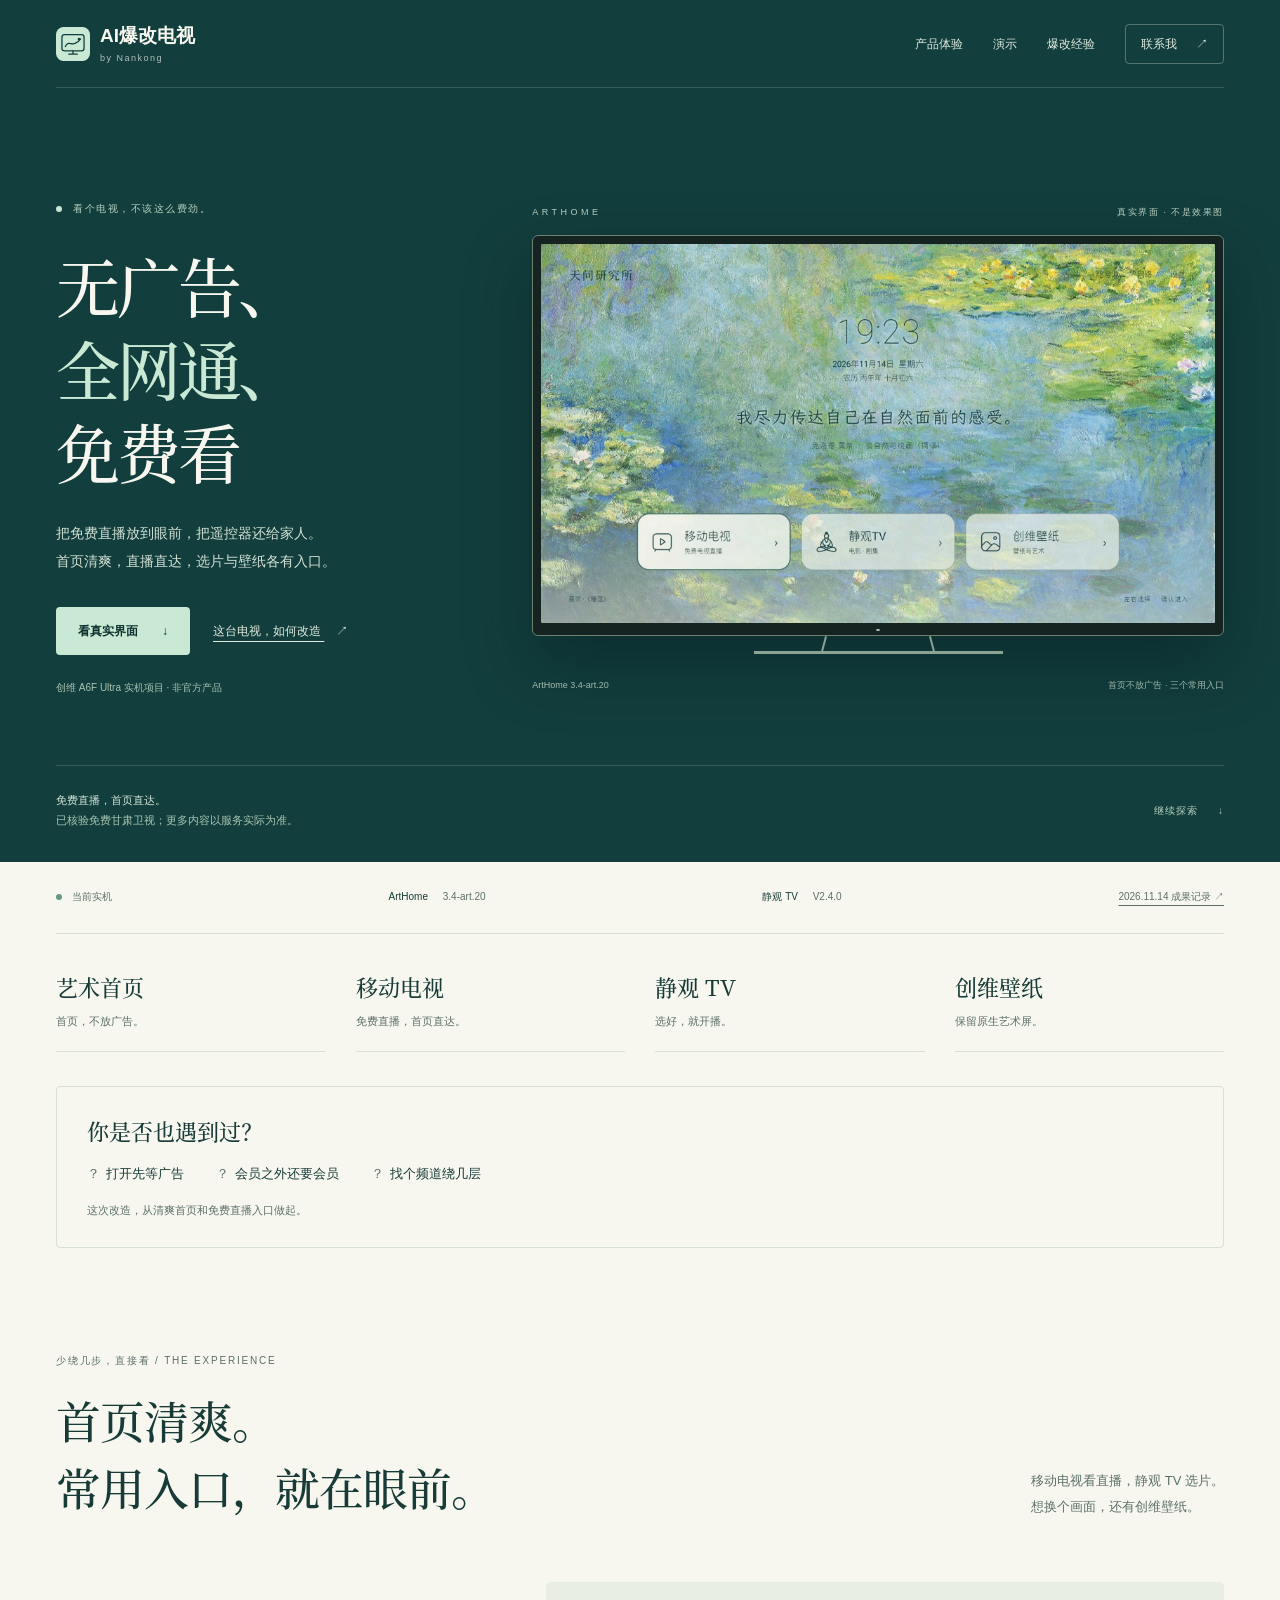
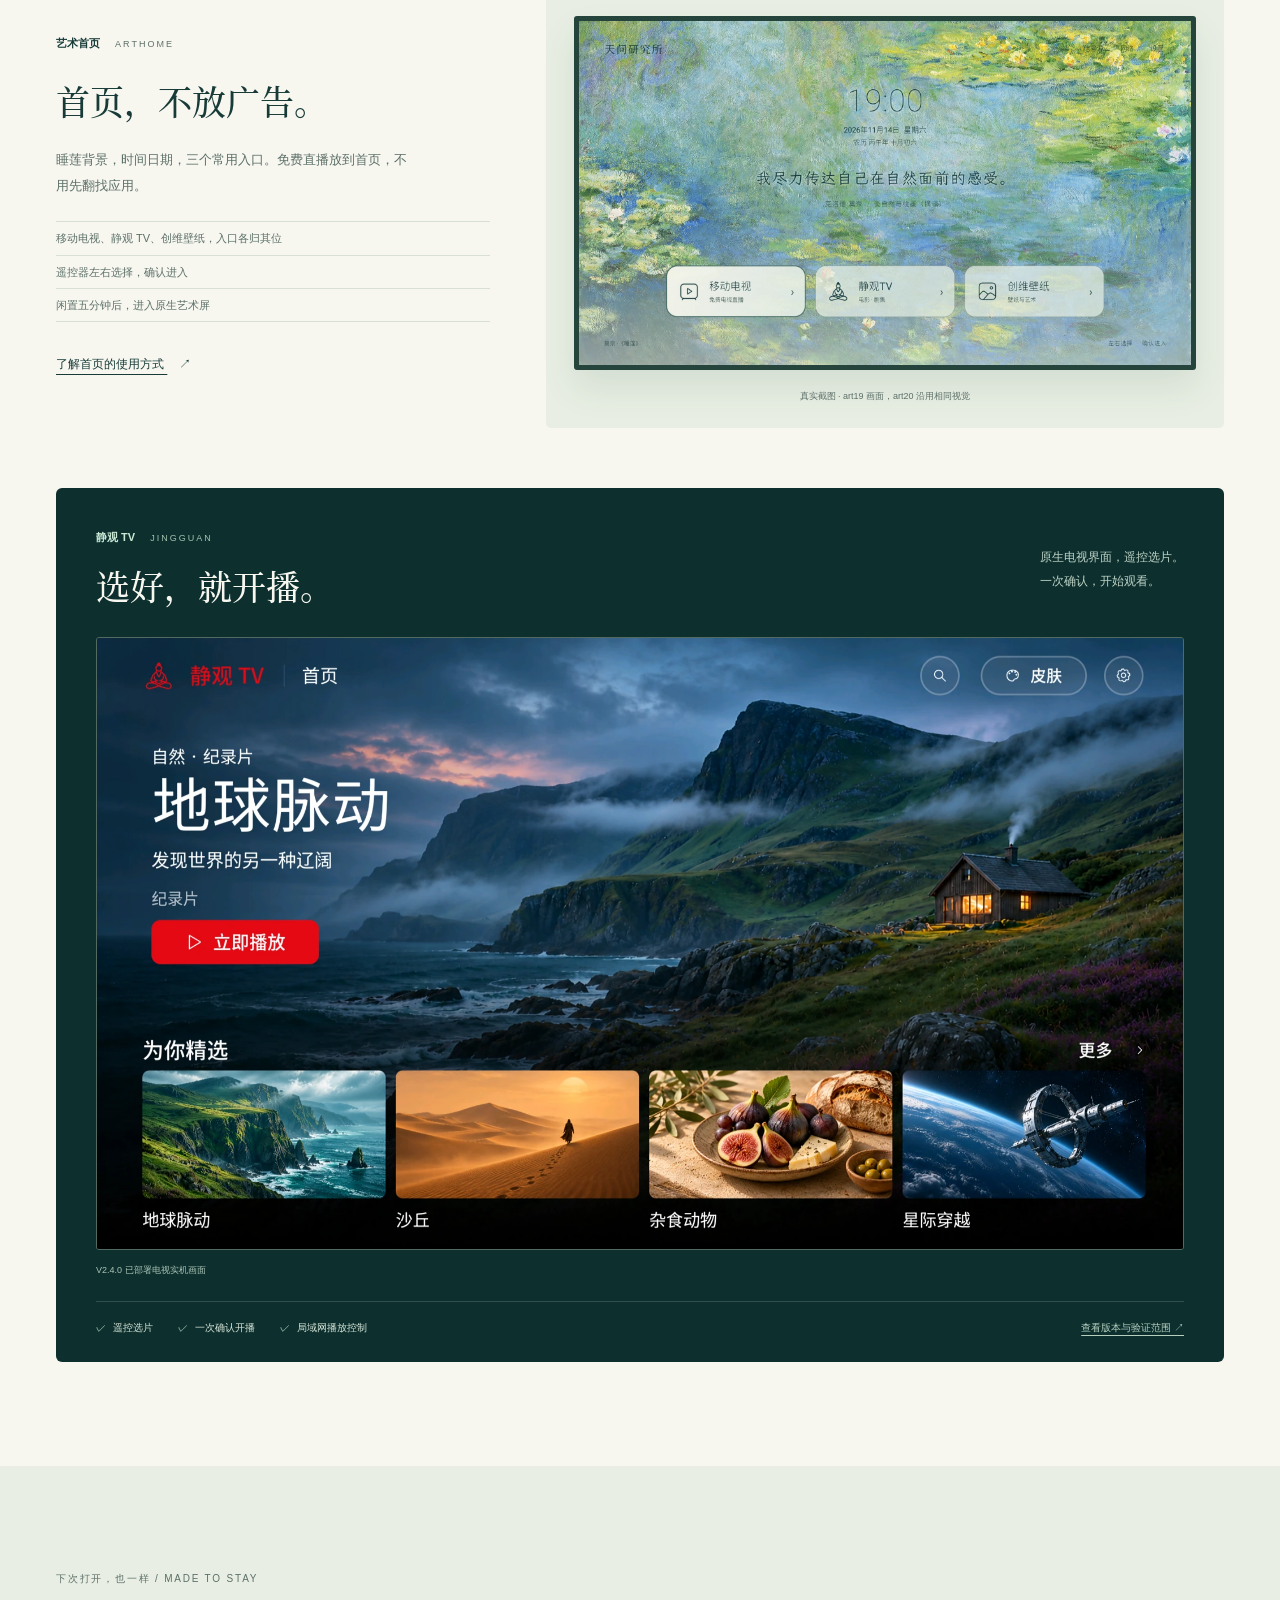
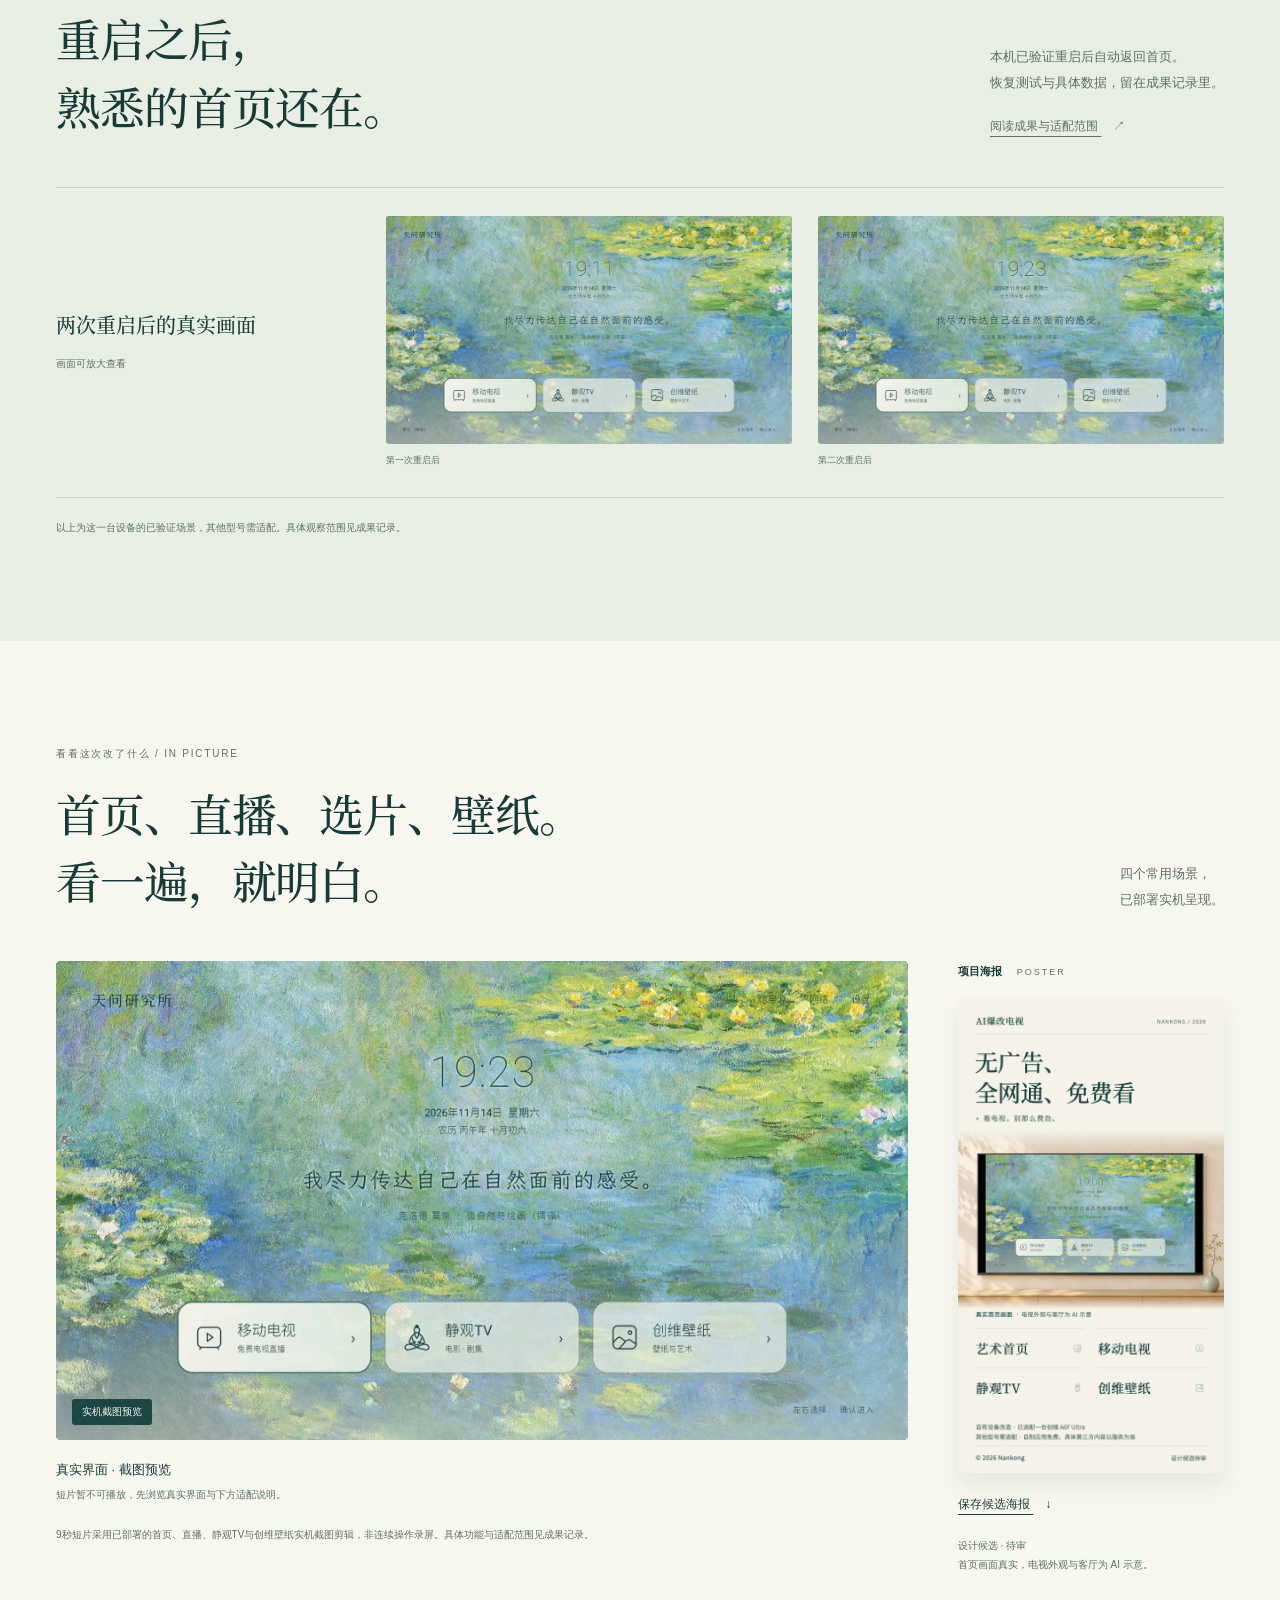
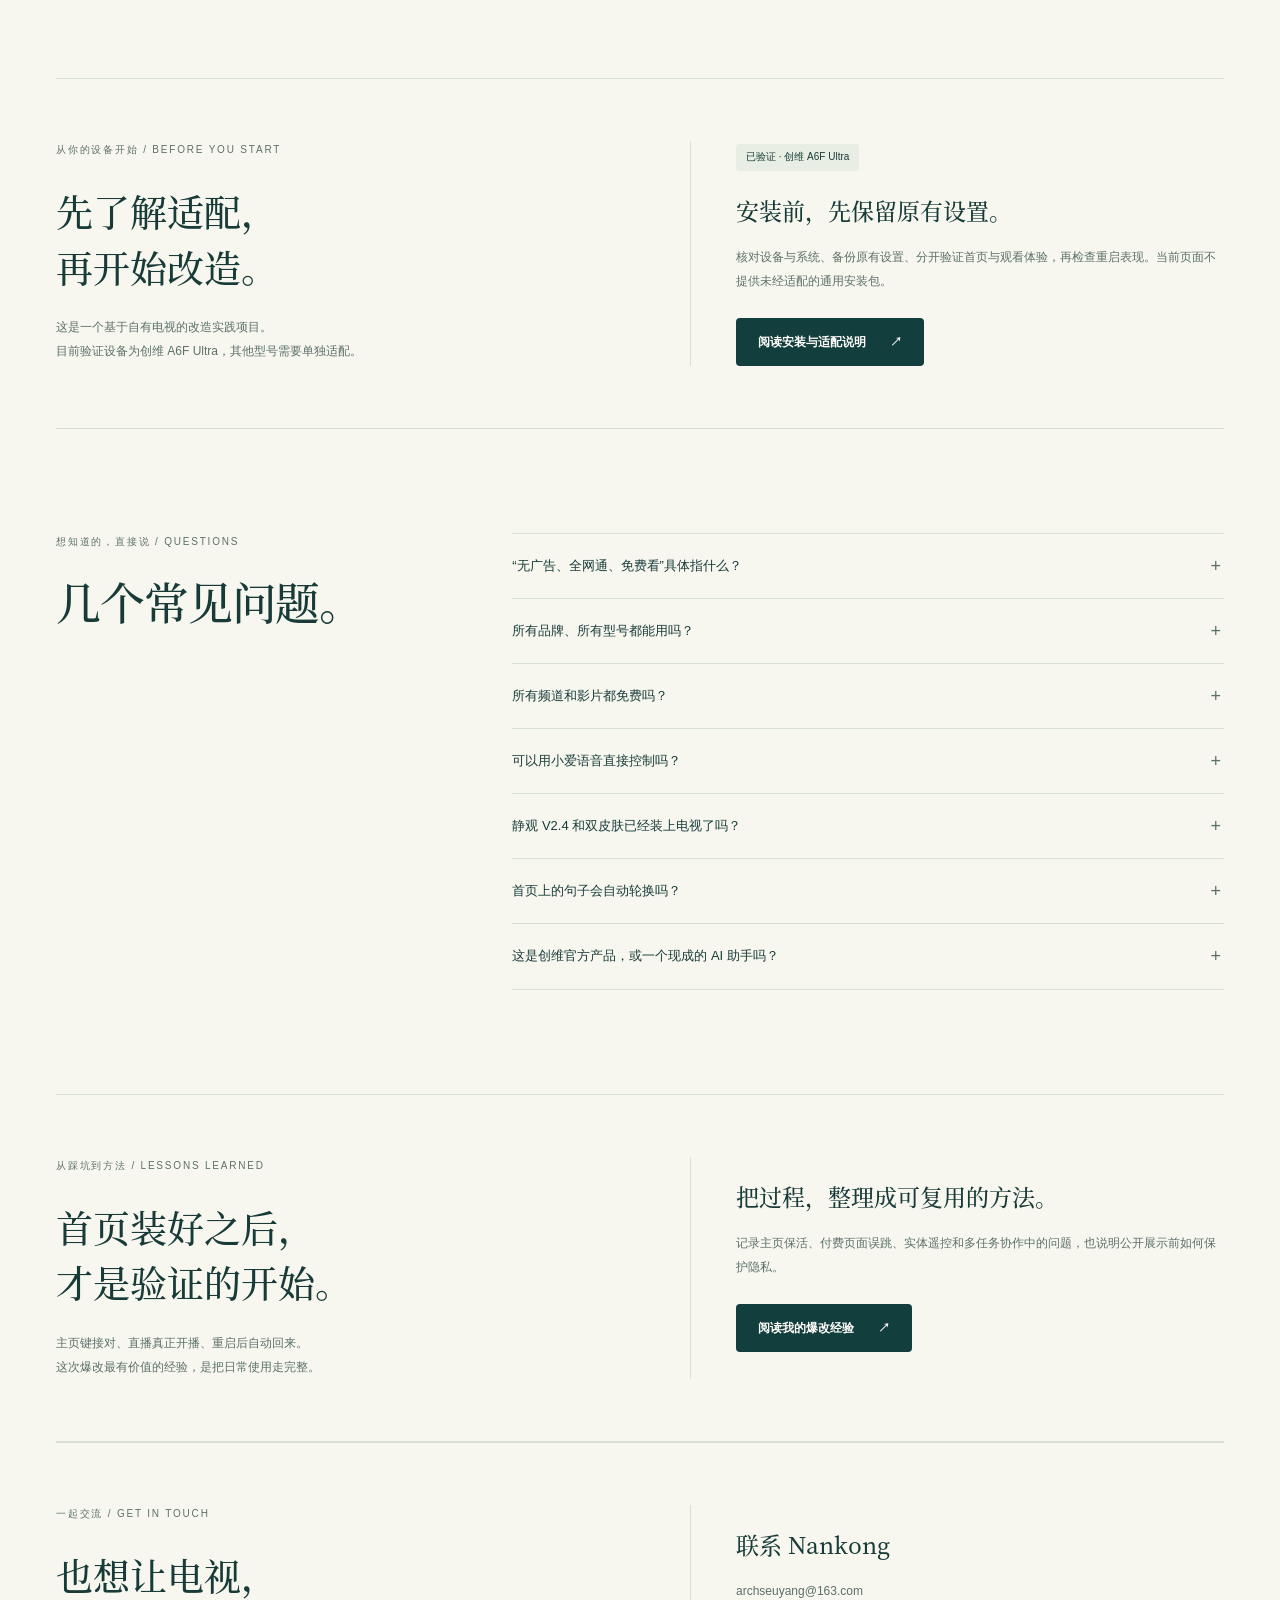
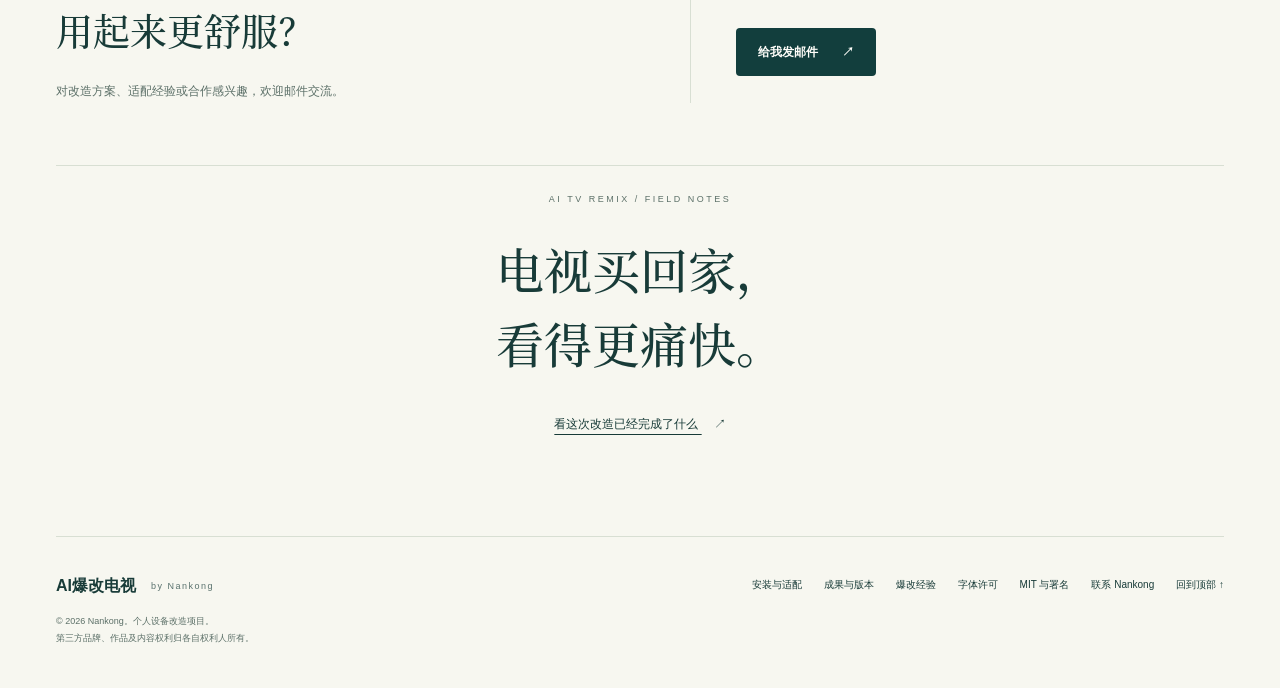
==== index.html @ 53451f58 "Publish reviewed AI TV website and real device promo" ====
<!doctype html>
<html lang="zh-CN">
<head>
  <meta charset="utf-8">
  <meta name="viewport" content="width=device-width, initial-scale=1">
  <meta name="description" content="AI爆改电视：无广告、全网通、免费看。移动电视首页直达，静观 TV 遥控选片，创维壁纸保留原生艺术屏。创维 A6F Ultra 个人实机改造，其他型号需适配。">
  <meta name="theme-color" content="#123e3d">
  <title>AI爆改电视 — 无广告、全网通、免费看</title>
  <link rel="icon" href="public/mark.svg" type="image/svg+xml">
  <link rel="preload" href="public/fonts/tv-serif-medium.woff2" as="font" type="font/woff2" crossorigin>
  <link rel="stylesheet" href="site.css">
  <script src="media-manifest.js" defer></script>
  <script src="app.js" defer></script>
</head>
<body>
  <a class="skip" href="#main">跳到正文</a>
  <div class="opening">
    <header class="nav wrap">
      <a class="brand" href="index.html" aria-label="AI爆改电视 首页"><img src="public/mark.svg" width="34" height="34" alt=""><span>AI爆改电视<small>by Nankong</small></span></a>
      <nav aria-label="主导航"><a href="#experience">产品体验</a><a href="#film">演示</a><a href="experience.html">爆改经验</a><a class="nav-cta contact-link" href="mailto:archseuyang@163.com?subject=AI%E7%88%86%E6%94%B9%E7%94%B5%E8%A7%86%E4%BA%A4%E6%B5%81">联系我 <span aria-hidden="true">↗</span></a></nav>
    </header>
  </div>
  <main id="main">
    <div class="opening">
      <section class="hero wrap" aria-labelledby="hero-title">
        <div class="hero-copy">
          <p class="eyebrow"><span class="status-dot"></span> 看个电视，不该这么费劲。</p>
          <h1 id="hero-title">无广告、<br><em>全网通、</em><br>免费看</h1>
          <p class="intro">把免费直播放到眼前，把遥控器还给家人。<br>首页清爽，直播直达，选片与壁纸各有入口。</p>
          <div class="actions"><a class="button mint" href="#experience">看真实界面 <span aria-hidden="true">↓</span></a><a class="text-link light" href="guide.html">这台电视，如何改造 <span aria-hidden="true">↗</span></a></div>
          <p class="hero-note">创维 A6F Ultra 实机项目 · 非官方产品</p>
        </div>
        <figure class="hero-display">
          <div class="display-topline"><span>ARTHOME</span><span>真实界面 · 不是效果图</span></div>
          <a class="television image-zoom" href="public/images/art-home-art20.webp" data-caption="ArtHome 3.4-art.20 · 第二次重启后实机截图" aria-label="放大 ArtHome art20 实机截图">
            <img src="public/images/art-home-art20.webp" width="1920" height="1080" fetchpriority="high" alt="ArtHome 实机首页：明亮的莫奈睡莲背景，天问研究所标题、居中时钟、固定莫奈摘译和三个入口。">
          </a>
          <div class="tv-stand" aria-hidden="true"></div>
          <figcaption><span>ArtHome 3.4-art.20</span><span>首页不放广告 · 三个常用入口</span></figcaption>
        </figure>
      </section>
      <div class="hero-foot wrap"><p>免费直播，首页直达。<br><span>已核验免费甘肃卫视；更多内容以服务实际为准。</span></p><a href="#experience" aria-label="向下浏览产品体验">继续探索 <span aria-hidden="true">↓</span></a></div>
    </div>

  <div class="page-content">
    <section class="status-band wrap" aria-label="当前实装状态"><p><span class="status-dot"></span> 当前实机</p><p><strong>ArtHome</strong> 3.4-art.20</p><p><strong>静观 TV</strong> V2.4.0</p><a href="versions.html">2026.11.14 成果记录 <span aria-hidden="true">↗</span></a></section>
    <nav class="daily-four wrap" aria-label="四个日常场景"><a href="#experience"><strong>艺术首页</strong><span>首页，不放广告。</span></a><a href="guide.html#arthome"><strong>移动电视</strong><span>免费直播，首页直达。</span></a><a href="#jingguan"><strong>静观 TV</strong><span>选好，就开播。</span></a><a href="guide.html#arthome"><strong>创维壁纸</strong><span>保留原生艺术屏。</span></a></nav>
    <section class="pain-points wrap" aria-labelledby="pain-title"><h2 id="pain-title">你是否也遇到过？</h2><ul><li>打开先等广告</li><li>会员之外还要会员</li><li>找个频道绕几层</li></ul><p>这次改造，从清爽首页和免费直播入口做起。</p></section>

    <section class="experience section wrap" id="experience" aria-labelledby="experience-title">
      <div class="section-heading spread"><div><p class="eyebrow">少绕几步，直接看 / THE EXPERIENCE</p><h2 id="experience-title">首页清爽。<br>常用入口，就在眼前。</h2></div><p class="section-intro">移动电视看直播，静观 TV 选片。<br>想换个画面，还有创维壁纸。</p></div>
      <article class="art-module">
        <div class="module-copy"><p class="module-label">艺术首页 <span>ARTHOME</span></p><h3>首页，不放广告。</h3><p>睡莲背景，时间日期，三个常用入口。免费直播放到首页，不用先翻找应用。</p><ul class="feature-list"><li>移动电视、静观 TV、创维壁纸，入口各归其位</li><li>遥控器左右选择，确认进入</li><li>闲置五分钟后，进入原生艺术屏</li></ul><a class="text-link" href="guide.html#arthome">了解首页的使用方式 <span aria-hidden="true">↗</span></a></div>
        <figure class="art-detail"><a class="image-zoom framed" href="public/images/art-home-detail.webp" data-caption="ArtHome art19 真实截图；art20 沿用此视觉，升级保活逻辑" aria-label="放大艺术首页真实截图"><img src="public/images/art-home-detail.webp" width="1920" height="1080" loading="lazy" alt="ArtHome 艺术首页全貌，三个透明入口排列在莫奈睡莲画面下方。"></a><figcaption>真实截图 · art19 画面，art20 沿用相同视觉</figcaption></figure>
      </article>
      <article class="watch-module" id="jingguan">
        <div class="watch-heading"><div><p class="module-label">静观 TV <span>JINGGUAN</span></p><h3>选好，就开播。</h3></div><p>原生电视界面，遥控选片。<br>一次确认，开始观看。</p></div>
        <figure><a class="image-zoom jingguan-frame" href="public/images/jingguan-v24-device.webp" data-caption="静观 TV · V2.4.0 已部署电视实机截图" aria-label="放大静观新版电视实机画面"><img src="public/images/jingguan-v24-device.webp" width="1920" height="1080" loading="lazy" alt="静观 TV V2.4 电视实机画面：全宽山海封面、柔和渐变和精选横卡。"></a><figcaption>V2.4.0 已部署电视实机画面</figcaption></figure>
        <div class="watch-foot"><span>遥控选片</span><span>一次确认开播</span><span>局域网播放控制</span><a href="versions.html#jingguan">查看版本与验证范围 <span aria-hidden="true">↗</span></a></div>
      </article>
    </section>

    <section class="stability section" id="stability" aria-labelledby="stability-title"><div class="wrap">
      <div class="section-heading spread"><div><p class="eyebrow">下次打开，也一样 / MADE TO STAY</p><h2 id="stability-title">重启之后，<br>熟悉的首页还在。</h2></div><div class="section-intro"><p>本机已验证重启后自动返回首页。<br>恢复测试与具体数据，留在成果记录里。</p><a class="text-link" href="versions.html#arthome">阅读成果与适配范围 <span aria-hidden="true">↗</span></a></div></div>
      <div class="reboot-strip"><p>两次重启后的真实画面<br><small>画面可放大查看</small></p><figure><a class="image-zoom" href="public/images/art-home-reboot-1.webp" data-caption="art20 第一次实际重启后的真实截图" aria-label="放大第一次重启后的截图"><img src="public/images/art-home-reboot-1.webp" width="1920" height="1080" loading="lazy" alt="第一次实际重启后的 ArtHome 首页。"></a><figcaption>第一次重启后</figcaption></figure><figure><a class="image-zoom" href="public/images/art-home-art20.webp" data-caption="art20 第二次实际重启后的真实截图" aria-label="放大第二次重启后的截图"><img src="public/images/art-home-art20.webp" width="1920" height="1080" loading="lazy" alt="第二次实际重启后的 ArtHome 首页。"></a><figcaption>第二次重启后</figcaption></figure></div>
      <p class="fine-print">以上为这一台设备的已验证场景，其他型号需适配。具体观察范围见成果记录。</p>
    </div></section>

    <section class="film-section section wrap" id="film" aria-labelledby="film-title">
      <div class="section-heading spread"><div><p class="eyebrow">看看这次改了什么 / IN PICTURE</p><h2 id="film-title">首页、直播、选片、壁纸。<br>看一遍，就明白。</h2></div><p class="section-intro">四个常用场景，<br>已部署实机呈现。</p></div>
      <div class="film-layout">
        <div class="film-main">
          <div class="film-stage" id="film-stage"><div id="film-placeholder"><img src="public/images/art-home-art20.webp" width="1920" height="1080" loading="lazy" alt="演示区静态预览：ArtHome art20 实机首页。"><span class="preview-label">实机截图预览</span></div><video id="promo-video" controls playsinline preload="none" poster="public/images/art-home-art20.webp" aria-label="AI爆改电视产品演示短片" hidden></video></div>
          <div class="film-caption"><p><strong id="film-name">真实界面 · 演示预览</strong><span id="film-description">演示短片制作中，当前展示实机截图。</span></p><a id="video-download" class="text-link" hidden download>下载9秒短片 <span aria-hidden="true">↓</span></a></div>
          <p class="fine-print">9秒短片采用已部署的首页、直播、静观TV与创维壁纸实机截图剪辑，非连续操作录屏。具体功能与适配范围见成果记录。</p>
        </div>
        <aside class="poster-column"><p class="module-label">项目海报 <span>POSTER</span></p><div id="poster-placeholder" class="poster-note"><span class="poster-symbol" aria-hidden="true">看</span><h3>首页清爽，<br>直播直达。</h3><p>竖版宣传海报制作中。<br>完成后在这里查看与保存。</p></div><figure id="poster-ready" hidden><a id="poster-open" class="image-zoom" data-caption="AI爆改电视 · 产品宣传海报 · 设计候选待审"><img id="promo-poster" width="1080" height="1920" loading="lazy" alt="AI爆改电视竖版产品宣传海报。"></a><figcaption><a id="poster-download" class="text-link" download>保存候选海报 <span aria-hidden="true">↓</span></a><p class="fine-print">设计候选 · 待审<br>首页画面真实，电视外观与客厅为 AI 示意。</p></figcaption></figure></aside>
      </div>
      <noscript><p class="noscript-note">真实截图与全部说明可直接浏览。演示播放器与海报的自动装载需要 JavaScript。</p></noscript>
    </section>

    <section class="adaptation wrap" id="install" aria-labelledby="install-title"><div><p class="eyebrow">从你的设备开始 / BEFORE YOU START</p><h2 id="install-title">先了解适配，<br>再开始改造。</h2><p>这是一个基于自有电视的改造实践项目。<br>目前验证设备为创维 A6F Ultra，其他型号需要单独适配。</p></div><div class="adaptation-right"><span class="pill">已验证 · 创维 A6F Ultra</span><h3>安装前，先保留原有设置。</h3><p>核对设备与系统、备份原有设置、分开验证首页与观看体验，再检查重启表现。当前页面不提供未经适配的通用安装包。</p><a class="button dark" href="guide.html">阅读安装与适配说明 <span aria-hidden="true">↗</span></a></div></section>

    <section class="faq section wrap" id="faq" aria-labelledby="faq-title"><div class="section-heading"><p class="eyebrow">想知道的，直接说 / QUESTIONS</p><h2 id="faq-title">几个常见问题。</h2></div><div class="faq-list">
      <details><summary>“无广告、全网通、免费看”具体指什么？</summary><p>自制首页不放广告，首页与静观应用本身免费使用；常用直播和多来源选片集中进入。当前已核验免费甘肃卫视。第三方节目、平台和片源的授权、费用及可用性由对应服务决定，不代表所有内容永久免费或已去除节目内广告。</p></details>
      <details><summary>所有品牌、所有型号都能用吗？</summary><p>目前只在这一台创维 A6F Ultra 上完成验证。不同品牌、系统版本和遥控器行为需要分别适配，不能直接套用本机结果。</p></details>
      <details><summary>所有频道和影片都免费吗？</summary><p>没有这样的承诺。已核验移动电视入口可以进入免费甘肃卫视；其他频道、影片及第三方服务受各自的授权、费用和可用性约束，不保证外部片源长期可用。</p></details>
      <details><summary>可以用小爱语音直接控制吗？</summary><p>真人小爱语音测试尚未通过，当前不作为可用功能。已验证的静观操作是遥控选片、一次确认开播和局域网播放控制。</p></details>
      <details><summary>静观 V2.4 和双皮肤已经装上电视了吗？</summary><p>V2.4.0已安装，真实4K首页已检查，用户确认可以使用。更多、双向换肤焦点和新版一键首帧仍按逐项验收记录区分；本页展示已部署新版的实机画面。</p></details>
      <details><summary>首页上的句子会自动轮换吗？</summary><p>当前 art20 使用固定莫奈摘译。此前的百句十分钟轮换已停用，不属于当前功能。</p></details>
      <details><summary>这是创维官方产品，或一个现成的 AI 助手吗？</summary><p>这是一个独立的电视改造实践项目，与创维没有官方合作或背书关系。“AI爆改电视”是项目名称，不表示已实现语音助手或对话式 AI 功能。第三方品牌与内容的权利归各自权利人所有。</p></details>
    </div></section>
    <section class="adaptation wrap" id="lessons"><div><p class="eyebrow">从踩坑到方法 / LESSONS LEARNED</p><h2>首页装好之后，<br>才是验证的开始。</h2><p>主页键接对、直播真正开播、重启后自动回来。<br>这次爆改最有价值的经验，是把日常使用走完整。</p></div><div class="adaptation-right"><h3>把过程，整理成可复用的方法。</h3><p>记录主页保活、付费页面误跳、实体遥控和多任务协作中的问题，也说明公开展示前如何保护隐私。</p><a class="button dark" href="experience.html">阅读我的爆改经验 <span aria-hidden="true">↗</span></a></div></section><section class="adaptation wrap" id="contact"><div><p class="eyebrow">一起交流 / GET IN TOUCH</p><h2>也想让电视，<br>用起来更舒服？</h2><p>对改造方案、适配经验或合作感兴趣，欢迎邮件交流。</p></div><div class="adaptation-right"><h3>联系 Nankong</h3><p><a class="contact-email" href="mailto:archseuyang@163.com?subject=AI%E7%88%86%E6%94%B9%E7%94%B5%E8%A7%86%E4%BA%A4%E6%B5%81">archseuyang@163.com</a></p><a class="button dark contact-link" href="mailto:archseuyang@163.com?subject=AI%E7%88%86%E6%94%B9%E7%94%B5%E8%A7%86%E4%BA%A4%E6%B5%81">给我发邮件 <span aria-hidden="true">↗</span></a></div></section><section class="closing wrap"><p class="eyebrow">AI TV REMIX / FIELD NOTES</p><h2>电视买回家，<br>看得更痛快。</h2><a class="text-link" href="versions.html">看这次改造已经完成了什么 <span aria-hidden="true">↗</span></a></section>
  </div>
  </main>
  <footer class="footer wrap"><div><a class="brand" href="index.html">AI爆改电视 <small>by Nankong</small></a><p>© 2026 Nankong。个人设备改造项目。<br>第三方品牌、作品及内容权利归各自权利人所有。</p></div><div class="footer-links"><a href="guide.html">安装与适配</a><a href="versions.html">成果与版本</a><a href="experience.html">爆改经验</a><a href="public/fonts/OFL.txt">字体许可</a><a href="experience.html#license">MIT 与署名</a><a class="contact-link" href="mailto:archseuyang@163.com?subject=AI%E7%88%86%E6%94%B9%E7%94%B5%E8%A7%86%E4%BA%A4%E6%B5%81">联系 Nankong</a><a href="#main">回到顶部 ↑</a></div></footer>
  <dialog class="image-dialog" aria-labelledby="image-dialog-caption"><button class="dialog-close" type="button" aria-label="关闭大图">关闭 <span aria-hidden="true">×</span></button><img alt=""><p id="image-dialog-caption"></p></dialog>
</body>
</html>
---- site.css ----
@font-face {
  font-family: "TV Serif";
  src: url("public/fonts/tv-serif-medium.woff2") format("woff2");
  font-weight: 500;
  font-style: normal;
  font-display: swap;
}
:root {
  --deep: #123e3d;
  --deepest: #0d302f;
  --paper: #f7f7f0;
  --white: #fffefa;
  --mint: #c9e9d5;
  --ink: #183b38;
  --muted: #5c7068;
  --line: #d8dfd3;
  --soft: #e8eee3;
  --serif: "TV Serif", "Songti SC", "Noto Serif CJK SC", serif;
  --sans: -apple-system, BlinkMacSystemFont, "PingFang SC", "Microsoft YaHei", sans-serif;
}
* { box-sizing: border-box; }
html { scroll-behavior: smooth; scroll-padding-top: 24px; }
body { margin: 0; background: var(--paper); color: var(--ink); font: 15px/1.85 var(--sans); -webkit-font-smoothing: antialiased; }
body.dialog-open { overflow: hidden; }
::selection { background: #bfdac1; color: #123e3d; }
img, video { display: block; max-width: 100%; height: auto; }
a { color: inherit; text-decoration: none; }
a, button, summary { -webkit-tap-highlight-color: transparent; }
a:focus-visible, button:focus-visible, summary:focus-visible, video:focus-visible { outline: 3px solid #468e77; outline-offset: 5px; border-radius: 3px; }
.opening a:focus-visible { outline-color: var(--mint); }
button { font: inherit; cursor: pointer; }
[hidden] { display: none !important; }
figure, p { margin: 0; }
h1, h2, h3 { margin: 0; font-weight: 500; }
.wrap { width: min(1280px, calc(100% - 112px)); margin-inline: auto; }
.skip { position: absolute; top: -100px; left: 20px; z-index: 20; background: var(--mint); color: var(--ink); padding: 10px 20px; }
.skip:focus { top: 12px; }
.opening { color: var(--paper); background: var(--deep); overflow: hidden; }
.nav { display: flex; align-items: center; justify-content: space-between; gap: 24px; padding-block: 23px; border-bottom: 1px solid #ffffff23; }
.brand { display: inline-flex; align-items: center; gap: 10px; font-weight: 600; font-size: 19px; line-height: 1.4; white-space: nowrap; }
.brand small { display: block; font-size: 9px; font-weight: 400; letter-spacing: 1.5px; margin-top: 2px; opacity: .7; }
.nav nav { display: flex; align-items: center; gap: 30px; font-size: 12px; color: #dfebdf; }
.nav nav a { transition: color .18s; }
.nav nav a:hover { color: var(--mint); }
.nav-cta { border: 1px solid #b3cebc66; padding: 8px 15px; border-radius: 4px; }
.nav-cta span { margin-left: 16px; }
.hero { display: grid; grid-template-columns: .84fr 1.32fr; align-items: center; gap: 36px; padding-block: 96px 52px; }
.eyebrow { font-size: 10px; letter-spacing: 1.8px; line-height: 1.8; color: var(--muted); margin-bottom: 25px; font-weight: 500; }
.opening .eyebrow { color: #b6cfbd; letter-spacing: 1.5px; }
.status-dot { display: inline-block; width: 6px; height: 6px; margin-right: 7px; border-radius: 50%; background: #629b79; vertical-align: middle; }
.opening .status-dot { background: var(--mint); }
h1 { font: 500 clamp(52px, 5.5vw, 80px)/1.3 var(--serif); letter-spacing: -.05em; }
h1 em { font-style: normal; color: var(--mint); }
.hero h1 { font-size: clamp(42px, 5vw, 72px); }
.intro { color: #d3e1d5; font-size: 14px; line-height: 2; margin-top: 27px; }
.actions { display: flex; align-items: center; gap: 23px; margin-top: 32px; flex-wrap: wrap; }
.button { display: inline-flex; justify-content: space-between; align-items: center; gap: 24px; border: 1px solid transparent; border-radius: 4px; padding: 12px 21px; font-size: 12px; font-weight: 600; transition: background .2s, transform .2s; }
.button:hover { transform: translateY(-2px); }
.button.mint { background: var(--mint); color: var(--deepest); }
.button.mint:hover { background: #e1f2df; }
.button.dark { background: var(--deep); color: var(--white); }
.button.dark:hover { background: #20534b; }
.text-link { display: inline-block; font-size: 12px; text-decoration: underline; text-decoration-thickness: 1px; text-underline-offset: 6px; }
.text-link span { margin-left: 12px; display: inline-block; transition: transform .2s; }
.text-link:hover span { transform: translate(2px, -2px); }
.text-link.light { color: #e2eadd; }
.hero-note { font-size: 10px; color: #a8c3b2; margin-top: 24px; }
.hero-display { position: relative; padding-block: 20px; }
.display-topline { display: flex; justify-content: space-between; gap: 12px; color: #bad0bf; font-size: 9px; letter-spacing: 1.5px; margin-bottom: 14px; }
.display-topline span:first-child { letter-spacing: 3.5px; }
.television { display: block; position: relative; padding: 8px 8px 12px; background: #152321; border: 1px solid #6e8070; border-radius: 6px; box-shadow: 0 28px 64px #051a1d66; }
.television::after { content: ""; position: absolute; bottom: 4px; left: calc(50% - 2px); width: 4px; height: 2px; background: #b2ceba; border-radius: 50%; }
.television img { width: 100%; border-radius: 1px; }
.tv-stand { height: 18px; width: 36%; border-bottom: 3px solid #8ca292; margin-inline: auto; position: relative; }
.tv-stand::before, .tv-stand::after { content: ""; position: absolute; height: 16px; width: 2px; background: #8ca292; top: 0; }
.tv-stand::before { left: 28%; transform: rotate(15deg); }
.tv-stand::after { right: 28%; transform: rotate(-15deg); }
.hero-display figcaption { display: flex; justify-content: space-between; gap: 12px; font-size: 9px; color: #b1c9b9; margin-top: 23px; }
.hero-foot { border-top: 1px solid #ffffff23; padding-block: 25px 31px; display: flex; justify-content: space-between; align-items: center; }
.hero-foot p { font-size: 11px; line-height: 1.8; color: #d7e5d8; }
.hero-foot p span { color: #a8c4b1; }
.hero-foot a { color: #b6cebc; font-size: 10px; letter-spacing: 1px; }
.hero-foot a span { margin-left: 16px; }
.page-content { overflow: hidden; }
.status-band { display: flex; justify-content: space-between; align-items: center; gap: 22px; padding-block: 26px; border-bottom: 1px solid var(--line); color: var(--muted); font-size: 10px; }
.status-band strong { color: var(--ink); font-weight: 500; margin-right: 12px; }
.status-band a { text-decoration: underline; text-underline-offset: 5px; }
.daily-four { display: grid; grid-template-columns: repeat(4, 1fr); gap: 30px; padding-block: 35px 0; }
.daily-four a { display: block; border-bottom: 1px solid var(--line); padding-bottom: 20px; }
.daily-four strong { display: block; font: 500 22px/1.6 var(--serif); }
.daily-four span { display: block; color: var(--muted); font-size: 11px; margin-top: 7px; }
.daily-four a:hover strong { color: #42785d; }
.pain-points { margin-top: 34px; padding: 26px 30px; border: 1px solid var(--line); border-radius: 4px; }
.pain-points h2 { font: 500 22px/1.6 var(--serif); }
.pain-points ul { display: flex; flex-wrap: wrap; gap: 10px 32px; padding: 0; margin: 14px 0; list-style: none; color: var(--ink); font-size: 13px; }
.pain-points li::before { content: "？"; color: var(--muted); margin-right: 6px; }
.pain-points > p { font-size: 11px; color: var(--muted); }
@media (max-width: 760px) {
  .daily-four { grid-template-columns: 1fr 1fr; gap: 21px 20px; padding-top: 27px; }
  .daily-four strong { font-size: 20px; }
  .daily-four span { font-size: 10px; }
  .hero h1 { font-size: clamp(45px, 10.6vw, 72px); }
  .pain-points { padding: 22px; margin-top: 25px; }
  .pain-points ul { flex-direction: column; gap: 8px; font-size: 12px; }
}
.section { padding-block: 104px; }
.section-heading { margin-bottom: 48px; }
.section-heading .eyebrow { margin-bottom: 16px; }
.section-heading h2 { font: 500 clamp(34px, 3.5vw, 49px)/1.5 var(--serif); letter-spacing: -.025em; }
.spread { display: flex; justify-content: space-between; align-items: flex-end; gap: 40px; }
.section-intro { font-size: 13px; color: var(--muted); max-width: 370px; line-height: 2; }
.section-intro .text-link { margin-top: 18px; }
.art-module { display: grid; grid-template-columns: .78fr 1.22fr; gap: 56px; align-items: center; padding-block: 14px 60px; }
.module-label { font-size: 11px; font-weight: 600; margin-bottom: 22px; }
.module-label span { margin-left: 12px; color: var(--muted); letter-spacing: 2px; font-size: 9px; font-weight: 400; }
.module-copy h3, .watch-heading h3 { font: 500 34px/1.5 var(--serif); margin-bottom: 21px; }
.module-copy > p:not(.module-label) { color: var(--muted); font-size: 13px; line-height: 2; max-width: 360px; }
.feature-list { margin: 22px 0 27px; padding: 0; list-style: none; font-size: 11px; color: var(--muted); }
.feature-list li { padding-block: 6px; border-top: 1px solid var(--line); }
.feature-list li:last-child { border-bottom: 1px solid var(--line); }
.art-detail { background: var(--soft); padding: 34px 28px 23px; border-radius: 5px; }
.framed { display: block; border: 5px solid #24443c; border-radius: 3px; box-shadow: 0 18px 35px #294b3b1a; }
.art-detail figcaption { text-align: center; margin-top: 18px; color: var(--muted); font-size: 9px; }
.watch-module { background: var(--deepest); color: var(--paper); border-radius: 6px; padding: 39px 40px 25px; }
.watch-heading { display: flex; gap: 35px; justify-content: space-between; align-items: center; margin-bottom: 26px; }
.watch-heading .module-label { margin-bottom: 13px; color: var(--mint); }
.watch-heading .module-label span { color: #a4c2af; }
.watch-heading h3 { margin-bottom: 0; }
.watch-heading > p { color: #bed3c5; font-size: 12px; line-height: 2; }
.jingguan-frame { display: block; border: 1px solid #526a5f; border-radius: 3px; overflow: hidden; background: #101014; }
.jingguan-frame img { width: 100%; }
.watch-module figcaption { color: #aac3b4; font-size: 9px; margin-top: 12px; }
.watch-foot { display: flex; flex-wrap: wrap; gap: 25px; border-top: 1px solid #ffffff26; margin-top: 22px; padding-top: 17px; font-size: 10px; color: #d7e5d7; }
.watch-foot > span::before { content: "✓"; margin-right: 7px; color: var(--mint); }
.watch-foot a { margin-left: auto; color: #b6cfbe; text-decoration: underline; text-underline-offset: 4px; }
.stability { background: var(--soft); }
.proof-grid { display: grid; grid-template-columns: repeat(3, 1fr); gap: 46px; padding-bottom: 40px; }
.proof-grid article { border-top: 1px solid #becdbc; padding-top: 24px; }
.proof-value { font: 400 clamp(43px, 4.6vw, 64px)/1.3 var(--serif); letter-spacing: -.035em; margin-bottom: 15px; }
.proof-value span { font: 12px var(--sans); letter-spacing: 0; margin-inline: 4px; }
.proof-grid h3 { font-size: 14px; font-weight: 600; margin-bottom: 10px; }
.proof-grid article > p:last-child { color: var(--muted); font-size: 12px; max-width: 310px; }
.reboot-strip { display: grid; grid-template-columns: .75fr 1fr 1fr; align-items: center; gap: 26px; padding-block: 28px; border-block: 1px solid #c9d5c3; }
.reboot-strip > p { font: 500 20px/1.7 var(--serif); }
.reboot-strip small { font: 10px var(--sans); color: var(--muted); }
.reboot-strip img { border-radius: 3px; }
.reboot-strip figcaption { font-size: 9px; color: var(--muted); margin-top: 8px; }
.fine-print { font-size: 10px; line-height: 1.9; color: var(--muted); margin-top: 20px; }
.film-layout { display: grid; grid-template-columns: 2.4fr .75fr; gap: 50px; align-items: start; }
.film-stage { position: relative; aspect-ratio: 16 / 9; border-radius: 5px; overflow: hidden; background: var(--deepest); }
.film-stage img, .film-stage video { width: 100%; aspect-ratio: 16 / 9; object-fit: contain; }
.preview-label { position: absolute; left: 16px; bottom: 15px; padding: 4px 10px; border-radius: 3px; background: #123e3de8; color: var(--paper); font-size: 10px; }
.film-caption { display: flex; justify-content: space-between; gap: 22px; align-items: center; margin-top: 18px; }
.film-caption strong { font-weight: 500; font-size: 13px; display: block; }
.film-caption p > span { display: block; color: var(--muted); font-size: 10px; margin-top: 4px; }
.film-caption .text-link { white-space: nowrap; font-size: 10px; }
.poster-column .module-label { margin-bottom: 18px; }
.poster-note { border: 1px solid var(--line); padding: 26px 23px; border-radius: 4px; }
.poster-symbol { display: block; font: 500 46px/1.2 var(--serif); color: #75987c; margin-bottom: 28px; }
.poster-note h3 { font: 500 24px/1.7 var(--serif); }
.poster-note p { color: var(--muted); font-size: 10px; margin-top: 20px; }
.poster-column figure img { width: 100%; border-radius: 3px; box-shadow: 0 12px 25px #153e3214; }
.poster-column figcaption { margin-top: 16px; }
.noscript-note { margin-top: 20px; font-size: 11px; }
.noscript-note a { text-decoration: underline; }
.adaptation { border-block: 1px solid var(--line); padding-block: 62px; display: grid; grid-template-columns: 1fr 1fr; gap: 100px; }
.adaptation h2 { font: 500 37px/1.5 var(--serif); margin-bottom: 20px; }
.adaptation p:not(.eyebrow) { font-size: 12px; color: var(--muted); line-height: 2; }
.adaptation-right { padding-left: 45px; border-left: 1px solid var(--line); }
.pill { display: inline-block; background: var(--soft); padding: 4px 10px; border-radius: 3px; font-size: 10px; }
.adaptation h3 { font: 500 23px/1.7 var(--serif); margin-block: 20px 15px; }
.adaptation .button { margin-top: 25px; }
.faq { display: grid; grid-template-columns: .75fr 1.4fr; gap: 75px; }
.faq details { border-top: 1px solid var(--line); padding-block: 20px; }
.faq details:last-child { border-bottom: 1px solid var(--line); }
.faq summary { font-size: 13px; cursor: pointer; list-style: none; position: relative; padding-right: 30px; }
.faq summary::-webkit-details-marker { display: none; }
.faq summary::after { content: "+"; position: absolute; right: 3px; top: 0; color: var(--muted); font-size: 18px; line-height: 1.4; }
.faq details[open] summary::after { content: "−"; }
.faq details p { font-size: 12px; color: var(--muted); line-height: 2; margin-top: 15px; padding-right: 24px; }
.closing { text-align: center; padding-block: 25px 100px; }
.closing .eyebrow { font-size: 9px; letter-spacing: 2.5px; }
.closing h2 { font: 500 48px/1.55 var(--serif); margin-bottom: 28px; }
.footer { padding-block: 35px 42px; border-top: 1px solid var(--line); display: flex; justify-content: space-between; gap: 25px; }
.footer .brand { font-size: 16px; }
.footer .brand small { margin: 0 0 0 5px; }
.footer p { font-size: 9px; color: var(--muted); margin-top: 13px; }
.footer-links { display: flex; flex-wrap: wrap; align-content: start; gap: 22px; font-size: 10px; padding-top: 4px; }
.image-dialog { width: min(1200px, calc(100% - 32px)); max-height: calc(100dvh - 32px); border: 1px solid #738f7b; background: var(--deepest); color: var(--paper); border-radius: 5px; padding: 50px 20px 16px; }
.image-dialog::backdrop { background: #061b1ae8; }
.image-dialog img { max-height: calc(100dvh - 150px); width: auto; max-width: 100%; object-fit: contain; margin-inline: auto; }
.image-dialog p { margin-top: 15px; font-size: 11px; text-align: center; color: #d1e2d2; }
.dialog-close { position: absolute; right: 16px; top: 10px; background: none; color: var(--paper); border: 0; font-size: 12px; padding: 4px 8px; }
.dialog-close span { margin-left: 10px; font-size: 18px; }
.subpage-header { background: var(--deep); color: var(--paper); }
.page-title { padding-block: 70px 65px; max-width: 780px; }
.page-title .eyebrow { color: #b6cfbd; }
.page-title h1 { font-size: clamp(40px, 5vw, 64px); }
.page-title > p:last-child { margin-top: 25px; color: #d1e1d2; font-size: 13px; }
.doc-layout { display: grid; grid-template-columns: 220px 1fr; gap: 90px; padding-block: 65px 100px; align-items: start; }
.doc-nav { position: sticky; top: 25px; display: flex; flex-direction: column; gap: 15px; font-size: 12px; color: var(--muted); border-left: 1px solid var(--line); padding-left: 20px; }
.doc-content { min-width: 0; }
.doc-content section + section { margin-top: 56px; }
.doc-content h2 { font: 500 30px/1.5 var(--serif); padding-bottom: 20px; border-bottom: 1px solid var(--line); margin-bottom: 24px; }
.doc-content h3 { font-size: 15px; font-weight: 600; margin-block: 27px 10px; }
.doc-content p, .doc-content li { font-size: 13px; line-height: 2; color: var(--muted); }
.doc-content p + p { margin-top: 15px; }
.doc-content ul, .doc-content ol { padding-left: 22px; }
.doc-content li { padding-left: 4px; margin-block: 10px; }
.doc-content strong { color: var(--ink); font-weight: 600; }
.doc-content a { text-decoration: underline; text-underline-offset: 4px; }
.doc-notice { background: var(--soft); border-left: 3px solid #789e81; padding: 20px 25px; border-radius: 0 4px 4px 0; margin-block: 25px; }
.doc-content .pill { margin-bottom: 14px; }
.version-table { width: 100%; border-collapse: collapse; margin-top: 25px; font-size: 12px; }
.version-table th, .version-table td { text-align: left; vertical-align: top; padding: 15px 12px 15px 0; border-bottom: 1px solid var(--line); }
.version-table th { font-weight: 500; color: var(--ink); }
.version-table td { color: var(--muted); }
.version-table caption { text-align: left; font-size: 10px; color: var(--muted); margin-bottom: 10px; }
.version-table th:first-child { width: 28%; }
@media (min-width: 1600px) { .hero { padding-block: 115px 75px; } }
@media (max-width: 1100px) {
  .wrap { width: calc(100% - 64px); }
  .hero { gap: 25px; padding-block: 70px 40px; }
  h1 { font-size: 60px; }
  .hero .eyebrow { font-size: 9px; letter-spacing: .5px; }
  .intro { font-size: 13px; }
  .actions { gap: 18px; }
  .hero .text-link { font-size: 10px; }
  .section { padding-block: 80px; }
  .art-module { gap: 32px; }
  .module-copy h3 { font-size: 30px; }
  .art-detail { padding: 24px 20px 18px; }
  .film-layout { gap: 30px; grid-template-columns: 2.3fr .9fr; }
  .proof-grid { gap: 30px; }
  .adaptation { gap: 45px; }
  .faq { gap: 40px; }
  .doc-layout { grid-template-columns: 175px 1fr; gap: 50px; }
}
@media (max-width: 760px) {
  .wrap { width: calc(100% - 40px); }
  .nav { padding-block: 18px; gap: 15px; }
  .brand { font-size: 16px; gap: 8px; }
  .brand img { width: 29px; height: 29px; }
  .brand small { font-size: 8px; }
  .nav nav { gap: 16px; font-size: 10px; }
  .nav nav > a:first-child, .nav nav > a:nth-child(2) { display: none; }
  .nav-cta { padding: 7px 9px; }
  .nav-cta span { margin-left: 7px; }
  .hero { grid-template-columns: 1fr; gap: 32px; padding-block: 52px 23px; }
  .hero-copy { max-width: 500px; }
  h1 { font-size: clamp(49px, 10.6vw, 72px); line-height: 1.35; }
  .hero .eyebrow { font-size: 9px; letter-spacing: 1px; margin-bottom: 24px; }
  .intro { margin-top: 22px; font-size: 13px; }
  .actions { margin-top: 25px; gap: 24px; }
  .button { font-size: 11px; padding: 12px 18px; }
  .hero .text-link { font-size: 11px; }
  .hero-note { margin-top: 18px; font-size: 9px; }
  .hero-display { padding-block: 8px; }
  .display-topline { font-size: 8px; margin-bottom: 10px; letter-spacing: .5px; }
  .television { padding: 5px 5px 9px; }
  .hero-display figcaption { font-size: 8px; margin-top: 18px; }
  .hero-foot { padding-block: 20px 25px; }
  .hero-foot p { font-size: 10px; }
  .hero-foot a { font-size: 9px; }
  .status-band { display: grid; grid-template-columns: 1fr 1fr; gap: 9px 14px; padding-block: 23px; font-size: 9px; }
  .status-band p:first-child { grid-column: 1 / -1; }
  .status-band p:nth-child(3) { text-align: right; }
  .status-band a { grid-column: 1 / -1; margin-top: 4px; }
  .status-band strong { margin-right: 6px; }
  .section { padding-block: 58px; }
  .section-heading { margin-bottom: 32px; }
  .section-heading h2 { font-size: 33px; }
  .eyebrow { font-size: 9px; letter-spacing: 1.2px; }
  .spread { flex-direction: column; align-items: flex-start; gap: 20px; }
  .section-intro { font-size: 12px; }
  .art-module { grid-template-columns: 1fr; gap: 28px; padding-block: 8px 37px; }
  .module-label { font-size: 10px; margin-bottom: 16px; }
  .module-copy h3, .watch-heading h3 { font-size: 29px; }
  .module-copy > p:not(.module-label) { max-width: 470px; font-size: 12px; }
  .feature-list { font-size: 11px; max-width: 470px; }
  .art-detail { padding: 22px 18px 16px; }
  .art-detail figcaption { font-size: 8px; margin-top: 13px; }
  .watch-module { padding: 27px 20px 22px; }
  .watch-heading { flex-direction: column; align-items: flex-start; gap: 17px; margin-bottom: 22px; }
  .watch-heading > p { font-size: 11px; }
  .watch-module figure { margin-inline: -7px; }
  .watch-module figcaption { font-size: 8px; }
  .watch-foot { gap: 10px 18px; font-size: 9px; }
  .watch-foot a { width: 100%; margin-left: 0; margin-top: 9px; }
  .proof-grid { grid-template-columns: 1fr; gap: 26px; padding-bottom: 30px; }
  .proof-grid article { position: relative; padding-top: 18px; min-height: 123px; padding-left: 137px; }
  .proof-value { font-size: 40px; position: absolute; left: 0; top: 19px; }
  .proof-value span { font-size: 9px; margin-inline: 2px; }
  .proof-grid h3 { font-size: 12px; margin-top: 5px; }
  .proof-grid article > p:last-child { font-size: 10px; }
  .reboot-strip { grid-template-columns: 1fr 1fr; gap: 17px; padding-block: 22px; }
  .reboot-strip > p { grid-column: 1 / -1; font-size: 18px; }
  .reboot-strip figcaption { font-size: 8px; }
  .fine-print { font-size: 9px; }
  .film-layout { grid-template-columns: 1fr; gap: 35px; }
  .film-caption { align-items: flex-start; flex-direction: column; gap: 13px; margin-top: 14px; }
  .preview-label { font-size: 8px; left: 10px; bottom: 10px; }
  .poster-note { padding: 25px; }
  .poster-symbol { float: right; margin: 0; }
  .poster-note h3 { font-size: 26px; }
  .poster-column figure { max-width: 300px; }
  .adaptation { padding-block: 37px; grid-template-columns: 1fr; gap: 30px; }
  .adaptation h2 { font-size: 31px; }
  .adaptation-right { border-left: 0; padding-left: 0; border-top: 1px solid var(--line); padding-top: 26px; }
  .adaptation h3 { font-size: 22px; }
  .faq { grid-template-columns: 1fr; gap: 0; }
  .faq summary { font-size: 12px; }
  .faq details p { font-size: 11px; }
  .closing { padding-block: 10px 65px; }
  .closing h2 { font-size: 37px; }
  .footer { flex-direction: column; padding-block: 27px 32px; gap: 22px; }
  .footer-links { gap: 20px; font-size: 10px; }
  .page-title { padding-block: 48px; }
  .page-title h1 { font-size: clamp(35px, 8vw, 52px); }
  .page-title > p:last-child { font-size: 12px; }
  .doc-layout { display: block; padding-block: 30px 60px; }
  .doc-nav { position: static; flex-direction: row; flex-wrap: wrap; border-left: 0; border-bottom: 1px solid var(--line); padding: 0 0 23px; gap: 12px 24px; margin-bottom: 35px; font-size: 11px; }
  .doc-content h2 { font-size: 26px; }
  .doc-content p, .doc-content li { font-size: 12px; }
  .doc-notice { padding: 18px; }
  .version-table { font-size: 10px; }
  .version-table th, .version-table td { padding-right: 10px; overflow-wrap: anywhere; }
}
@media (max-width: 370px) {
  .nav nav { gap: 10px; }
  .nav nav > a:nth-child(3) { display: none; }
  .hero-display figcaption { font-size: 7px; }
  .proof-grid article { padding-left: 125px; }
}
@media (prefers-reduced-motion: no-preference) {
  .hero-copy { animation: arrive .7s both; }
  .hero-display { animation: arrive 1s .1s both; }
  @keyframes arrive { from { opacity: 0; transform: translateY(14px); } to { opacity: 1; transform: translateY(0); } }
}
@media (prefers-reduced-motion: reduce) {
  html { scroll-behavior: auto; }
  *, *::before, *::after { animation: none !important; transition: none !important; }
}

.contact-email { overflow-wrap: anywhere; }
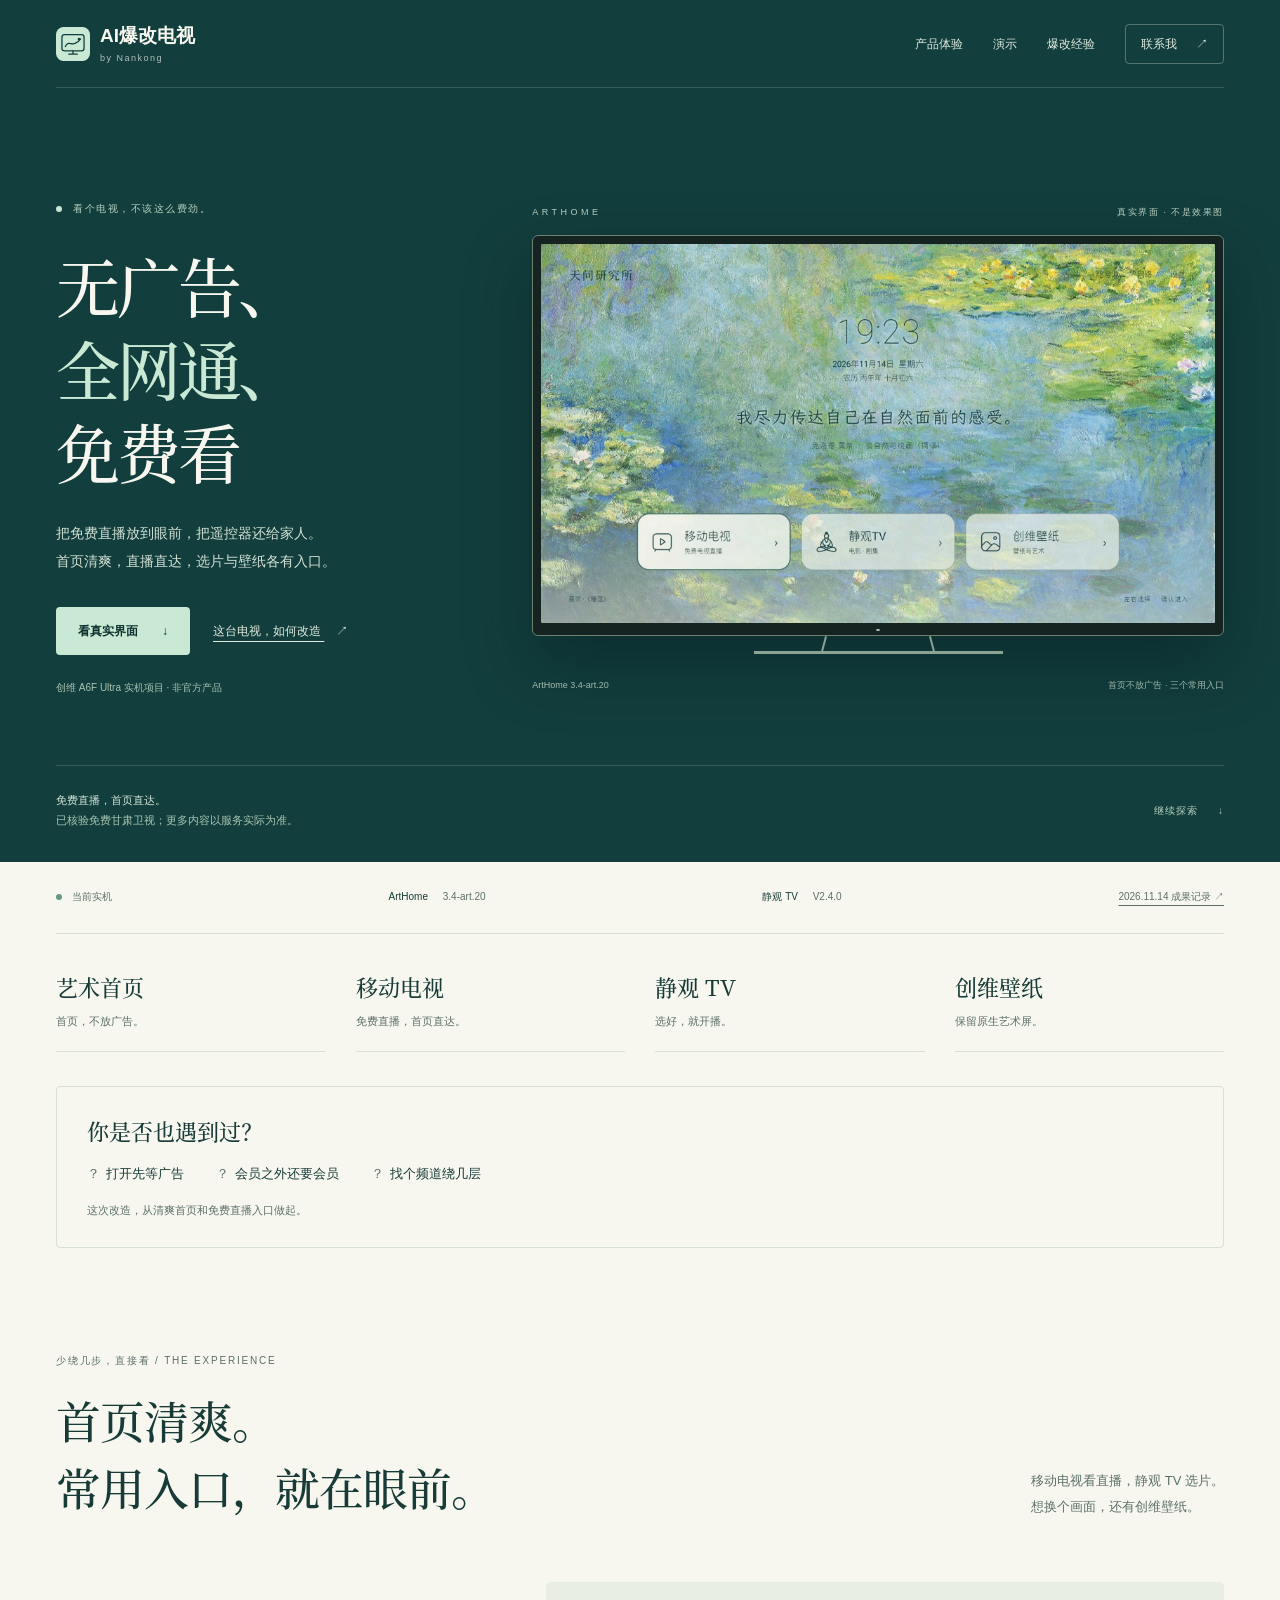
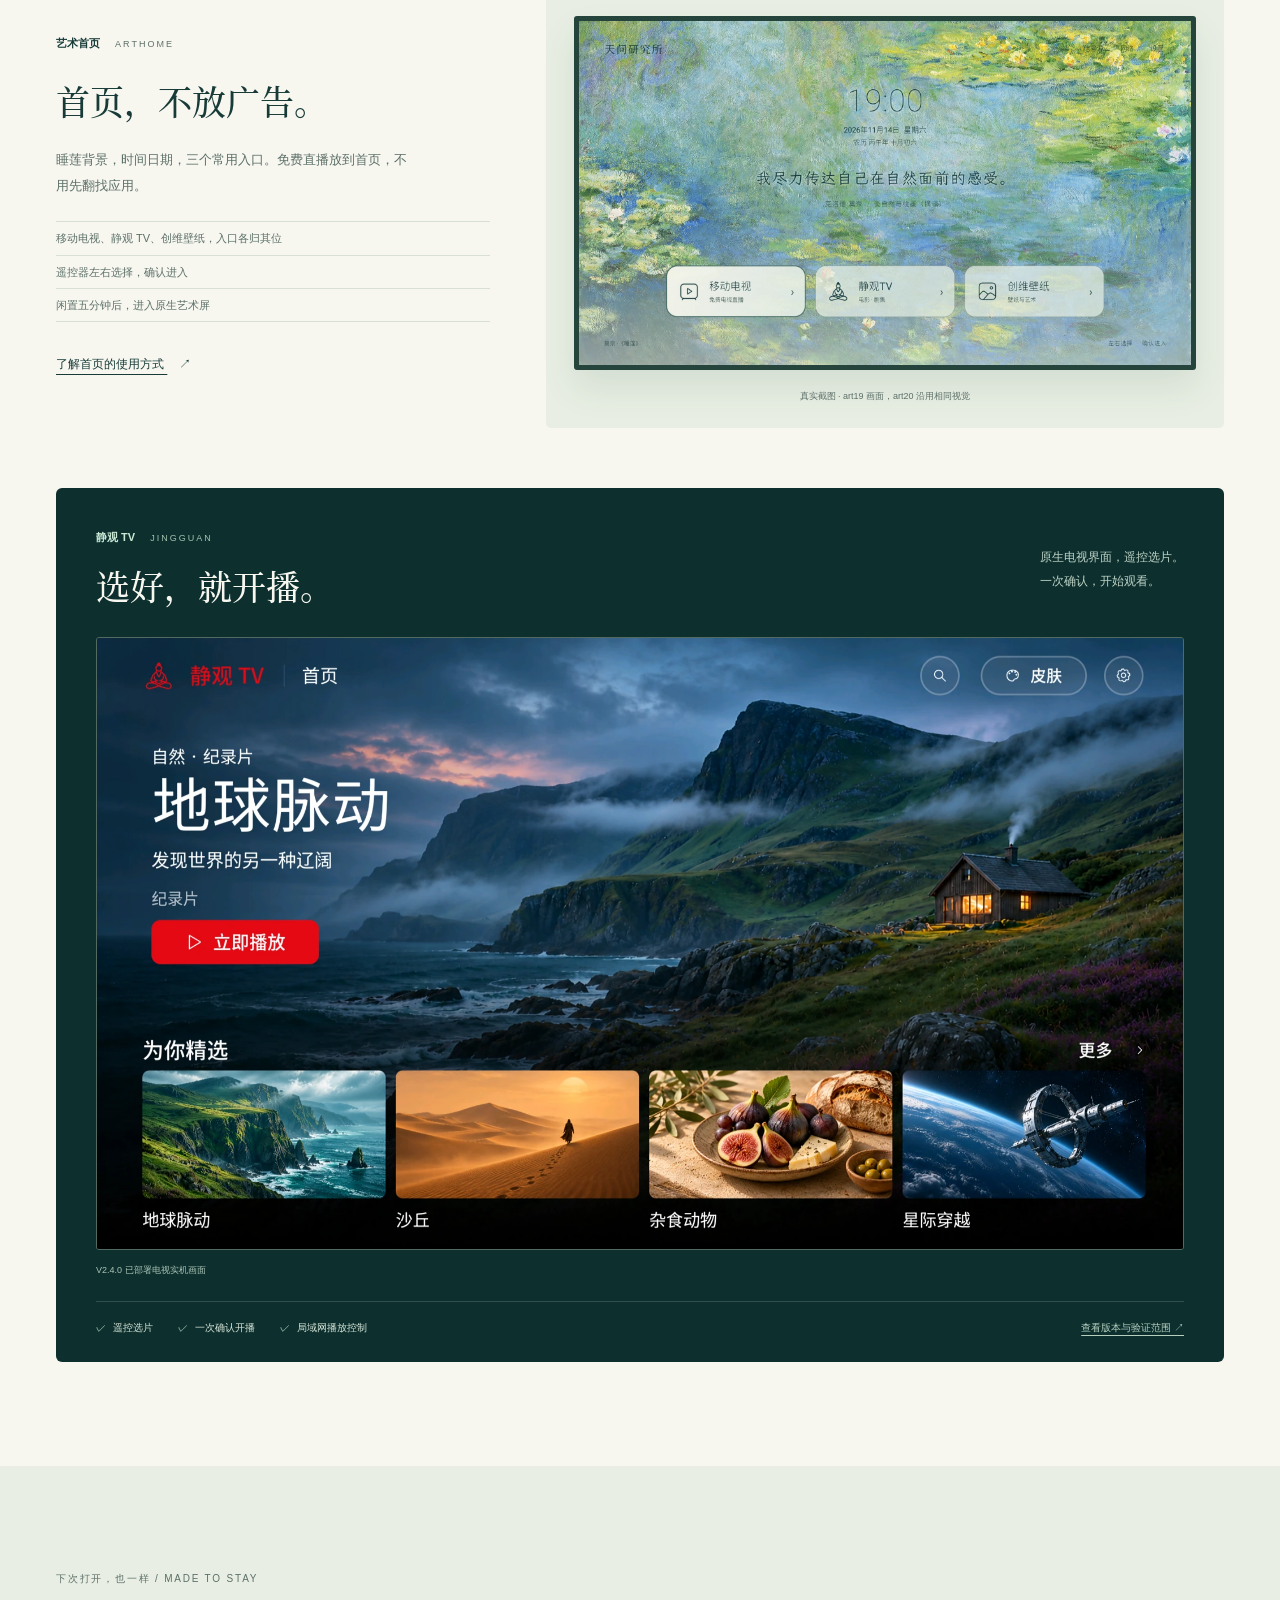
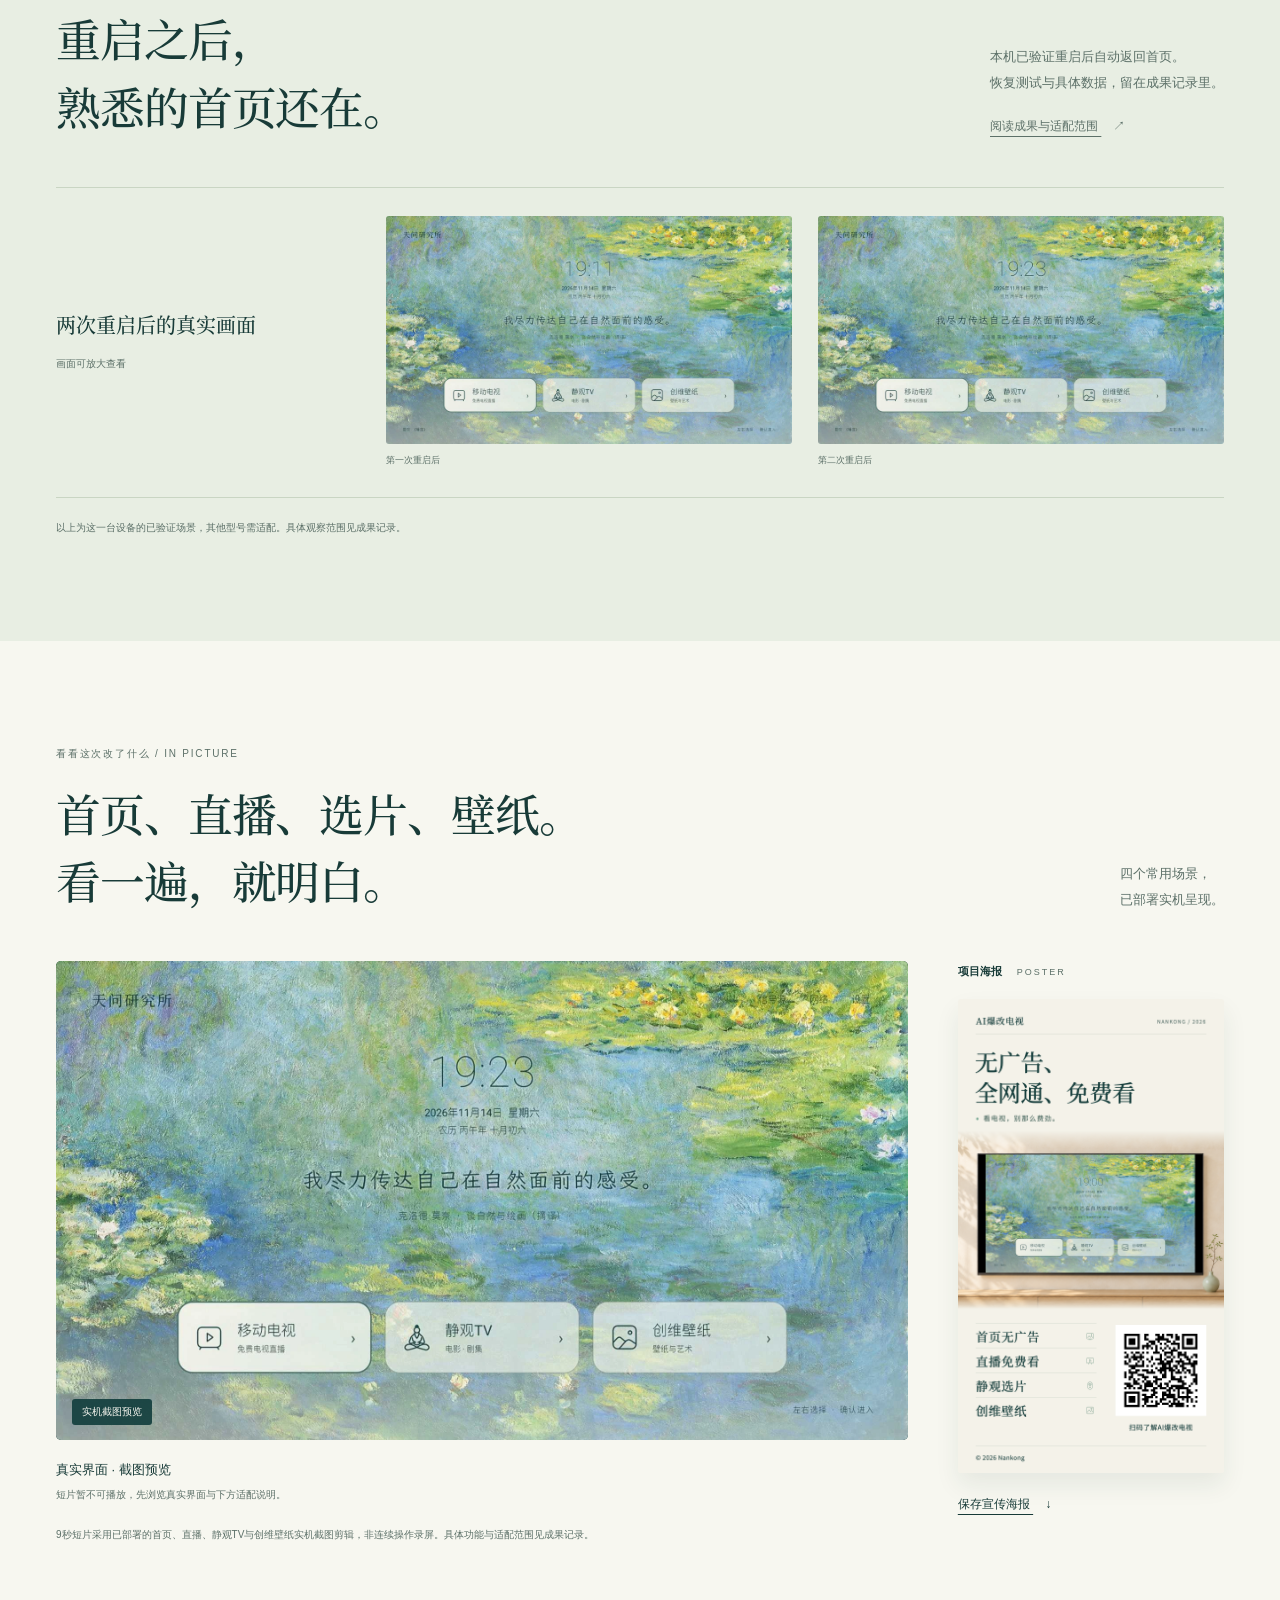
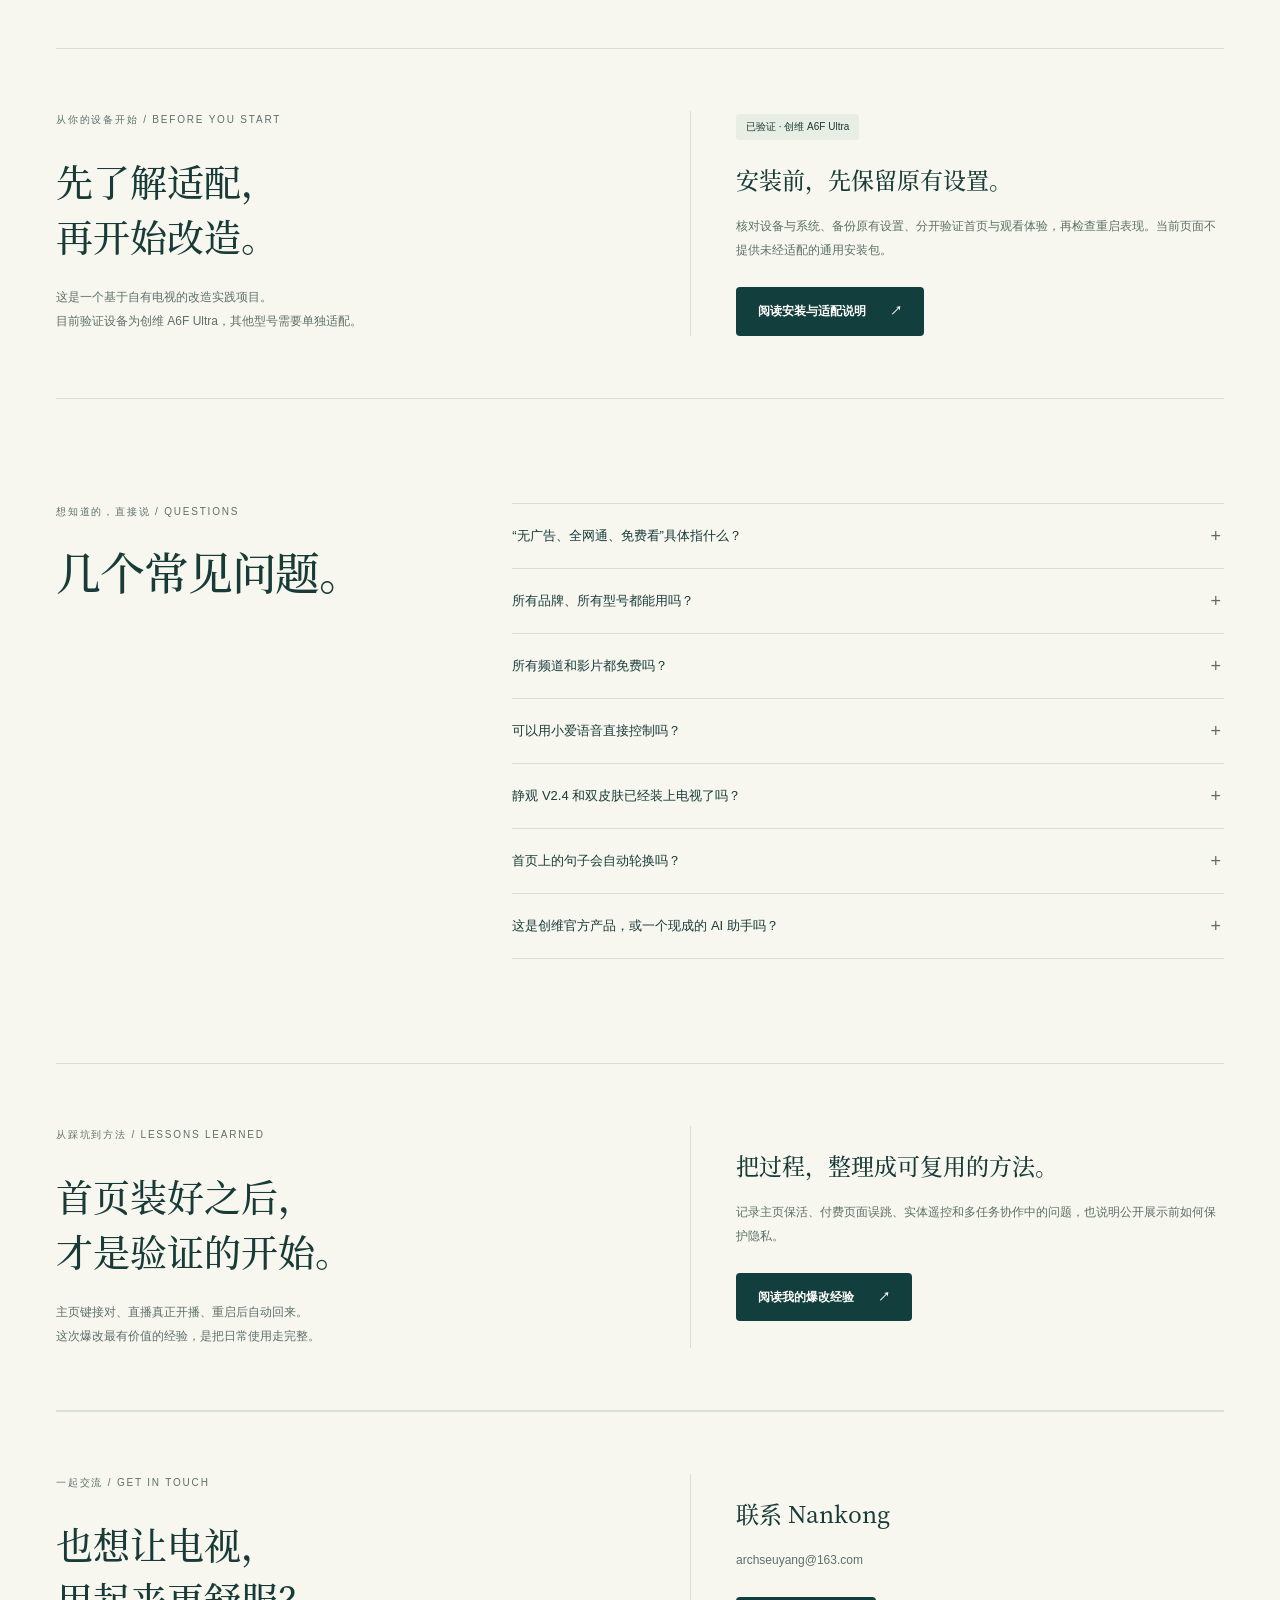
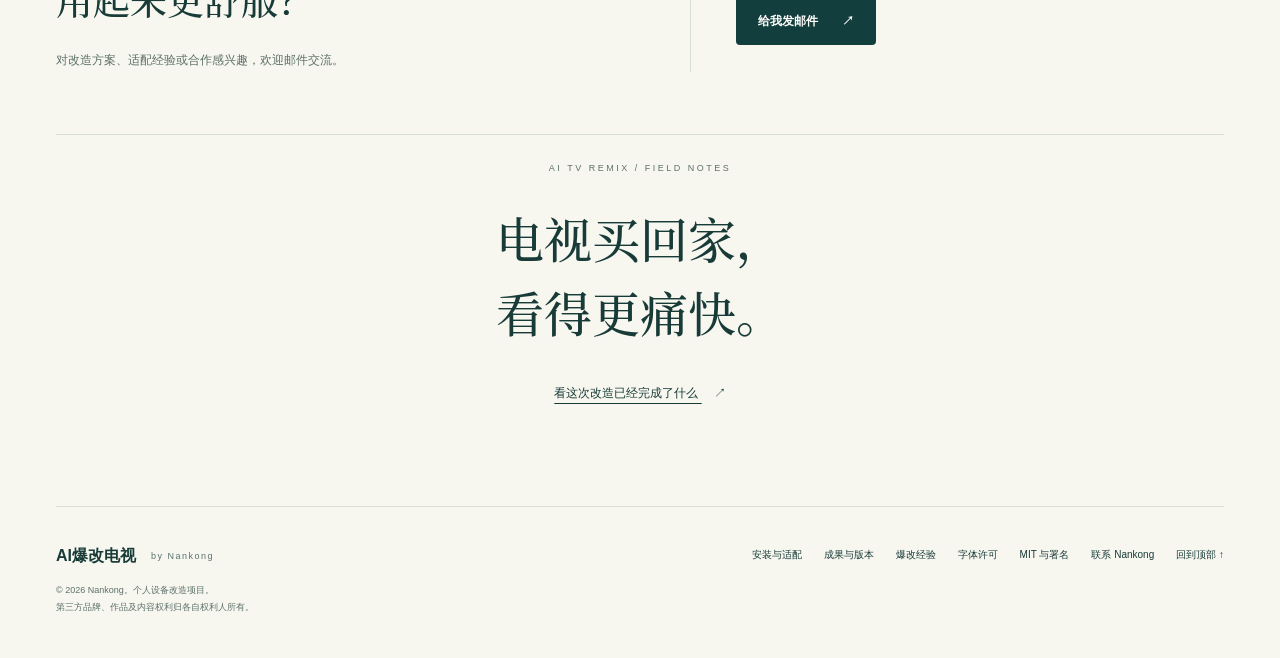
==== commit 540f35d8: "Update poster copy and add public website QR" ====
--- a/index.html
+++ b/index.html
@@ -74,7 +74,7 @@
           <div class="film-caption"><p><strong id="film-name">真实界面 · 演示预览</strong><span id="film-description">演示短片制作中，当前展示实机截图。</span></p><a id="video-download" class="text-link" hidden download>下载9秒短片 <span aria-hidden="true">↓</span></a></div>
           <p class="fine-print">9秒短片采用已部署的首页、直播、静观TV与创维壁纸实机截图剪辑，非连续操作录屏。具体功能与适配范围见成果记录。</p>
         </div>
-        <aside class="poster-column"><p class="module-label">项目海报 <span>POSTER</span></p><div id="poster-placeholder" class="poster-note"><span class="poster-symbol" aria-hidden="true">看</span><h3>首页清爽，<br>直播直达。</h3><p>竖版宣传海报制作中。<br>完成后在这里查看与保存。</p></div><figure id="poster-ready" hidden><a id="poster-open" class="image-zoom" data-caption="AI爆改电视 · 产品宣传海报 · 设计候选待审"><img id="promo-poster" width="1080" height="1920" loading="lazy" alt="AI爆改电视竖版产品宣传海报。"></a><figcaption><a id="poster-download" class="text-link" download>保存候选海报 <span aria-hidden="true">↓</span></a><p class="fine-print">设计候选 · 待审<br>首页画面真实，电视外观与客厅为 AI 示意。</p></figcaption></figure></aside>
+        <aside class="poster-column"><p class="module-label">项目海报 <span>POSTER</span></p><div id="poster-placeholder" class="poster-note"><span class="poster-symbol" aria-hidden="true">看</span><h3>首页清爽，<br>直播直达。</h3><p>竖版宣传海报制作中。<br>完成后在这里查看与保存。</p></div><figure id="poster-ready" hidden><a id="poster-open" class="image-zoom" data-caption="AI爆改电视 · 产品宣传海报"><img id="promo-poster" width="1080" height="1920" loading="lazy" alt="AI爆改电视竖版产品宣传海报。"></a><figcaption><a id="poster-download" class="text-link" download>保存宣传海报 <span aria-hidden="true">↓</span></a></figcaption></figure></aside>
       </div>
       <noscript><p class="noscript-note">真实截图与全部说明可直接浏览。演示播放器与海报的自动装载需要 JavaScript。</p></noscript>
     </section>
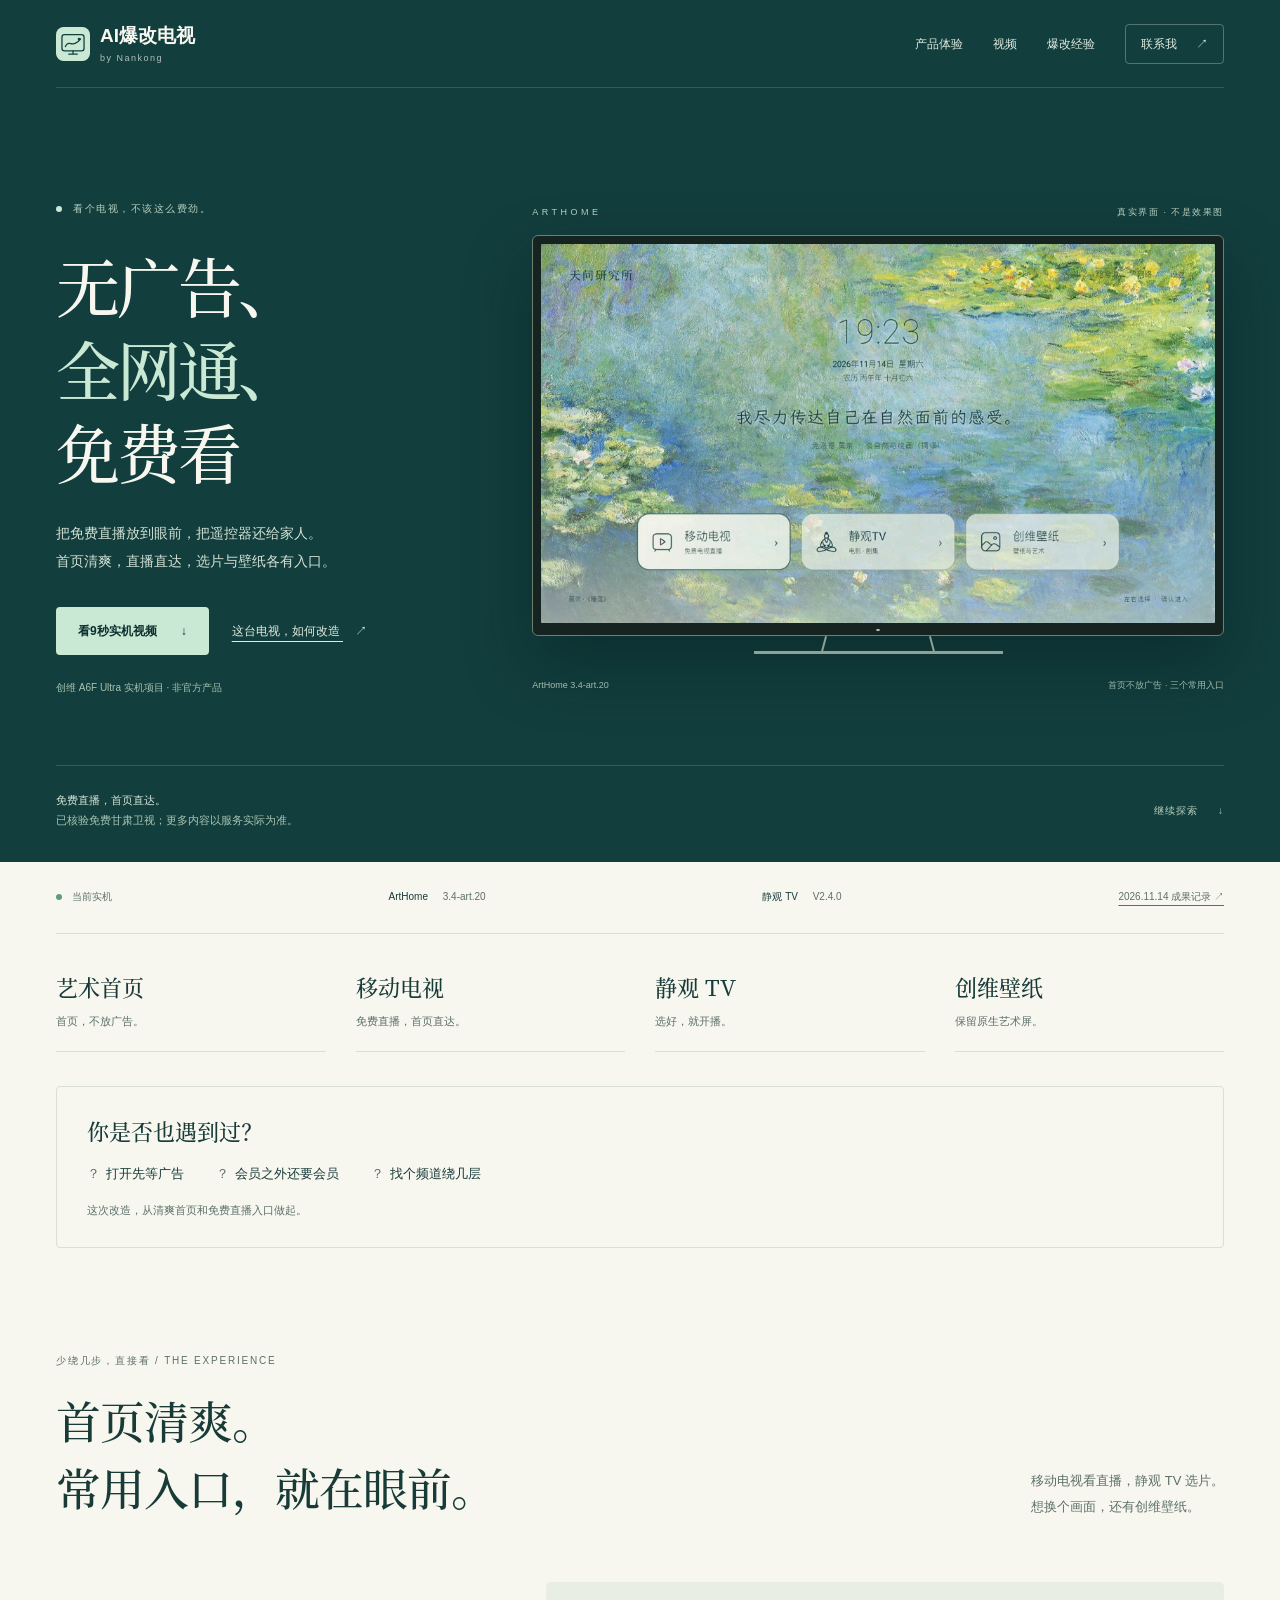
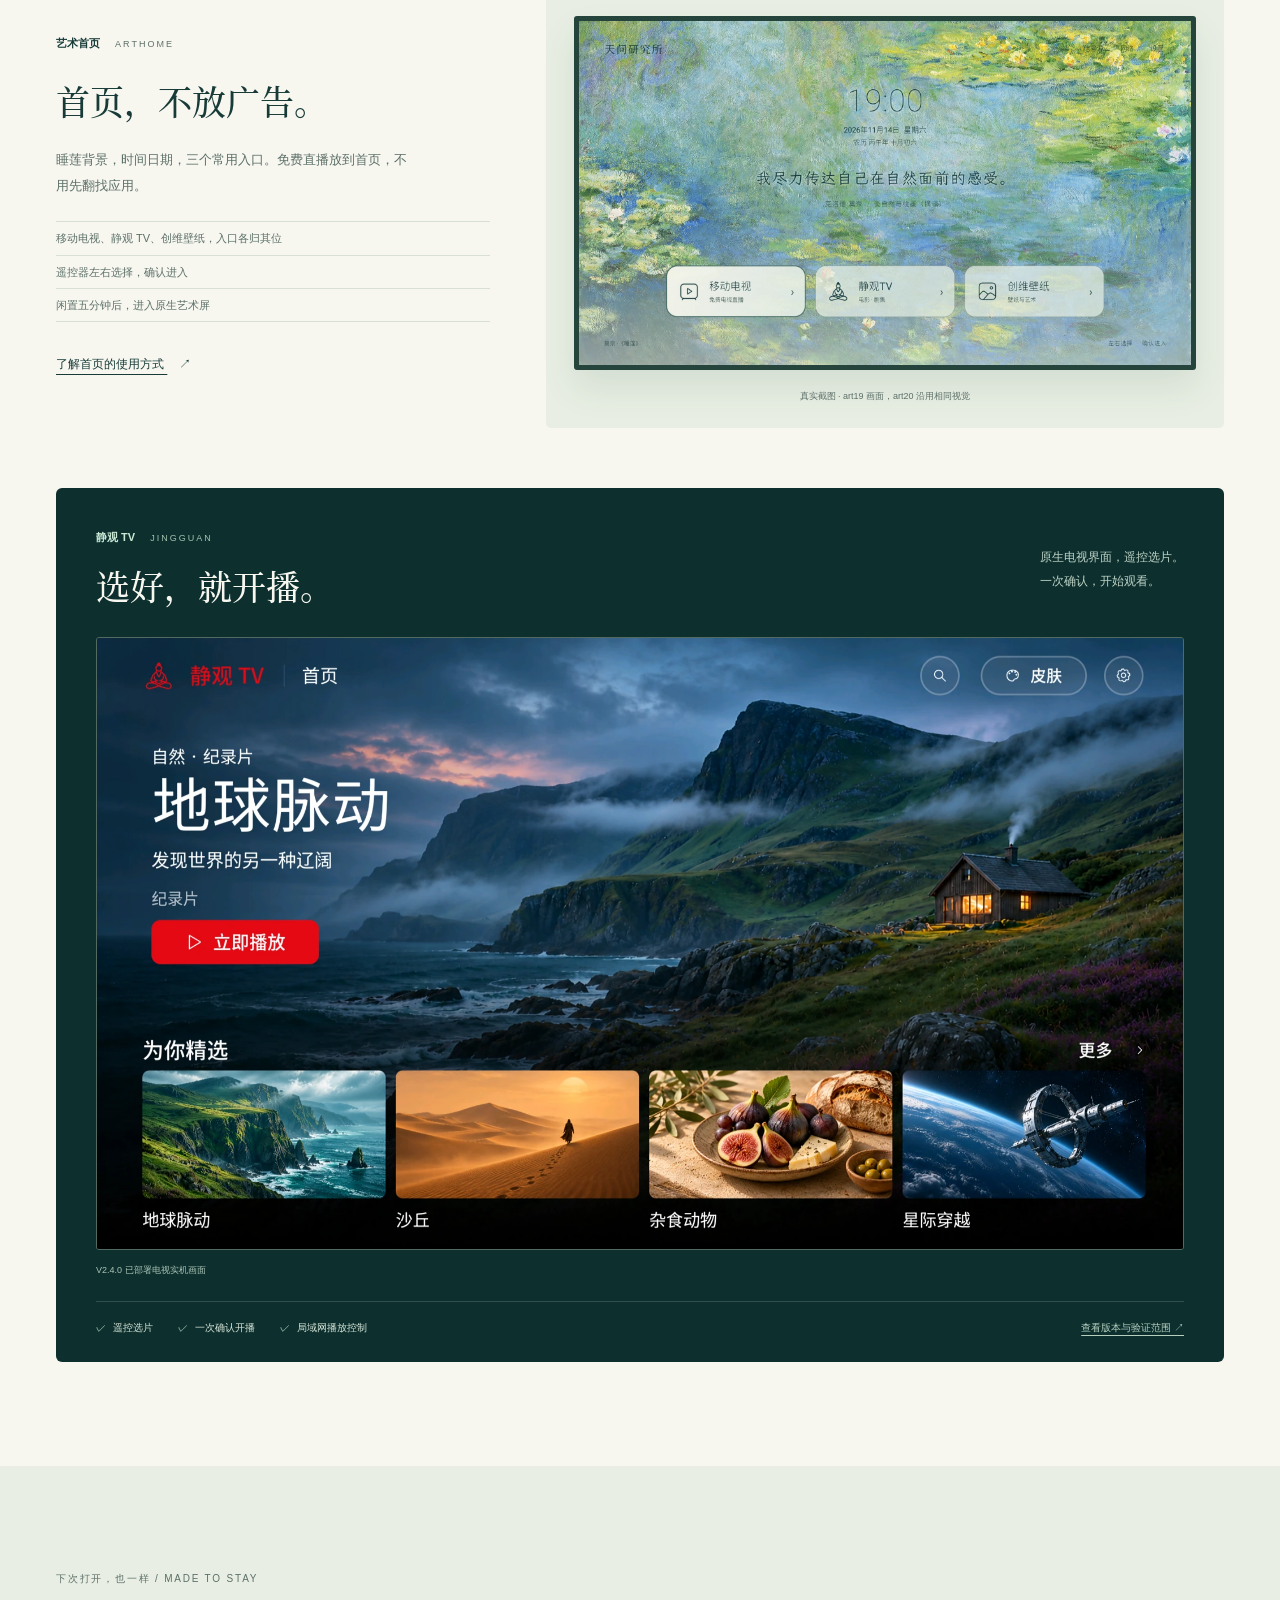
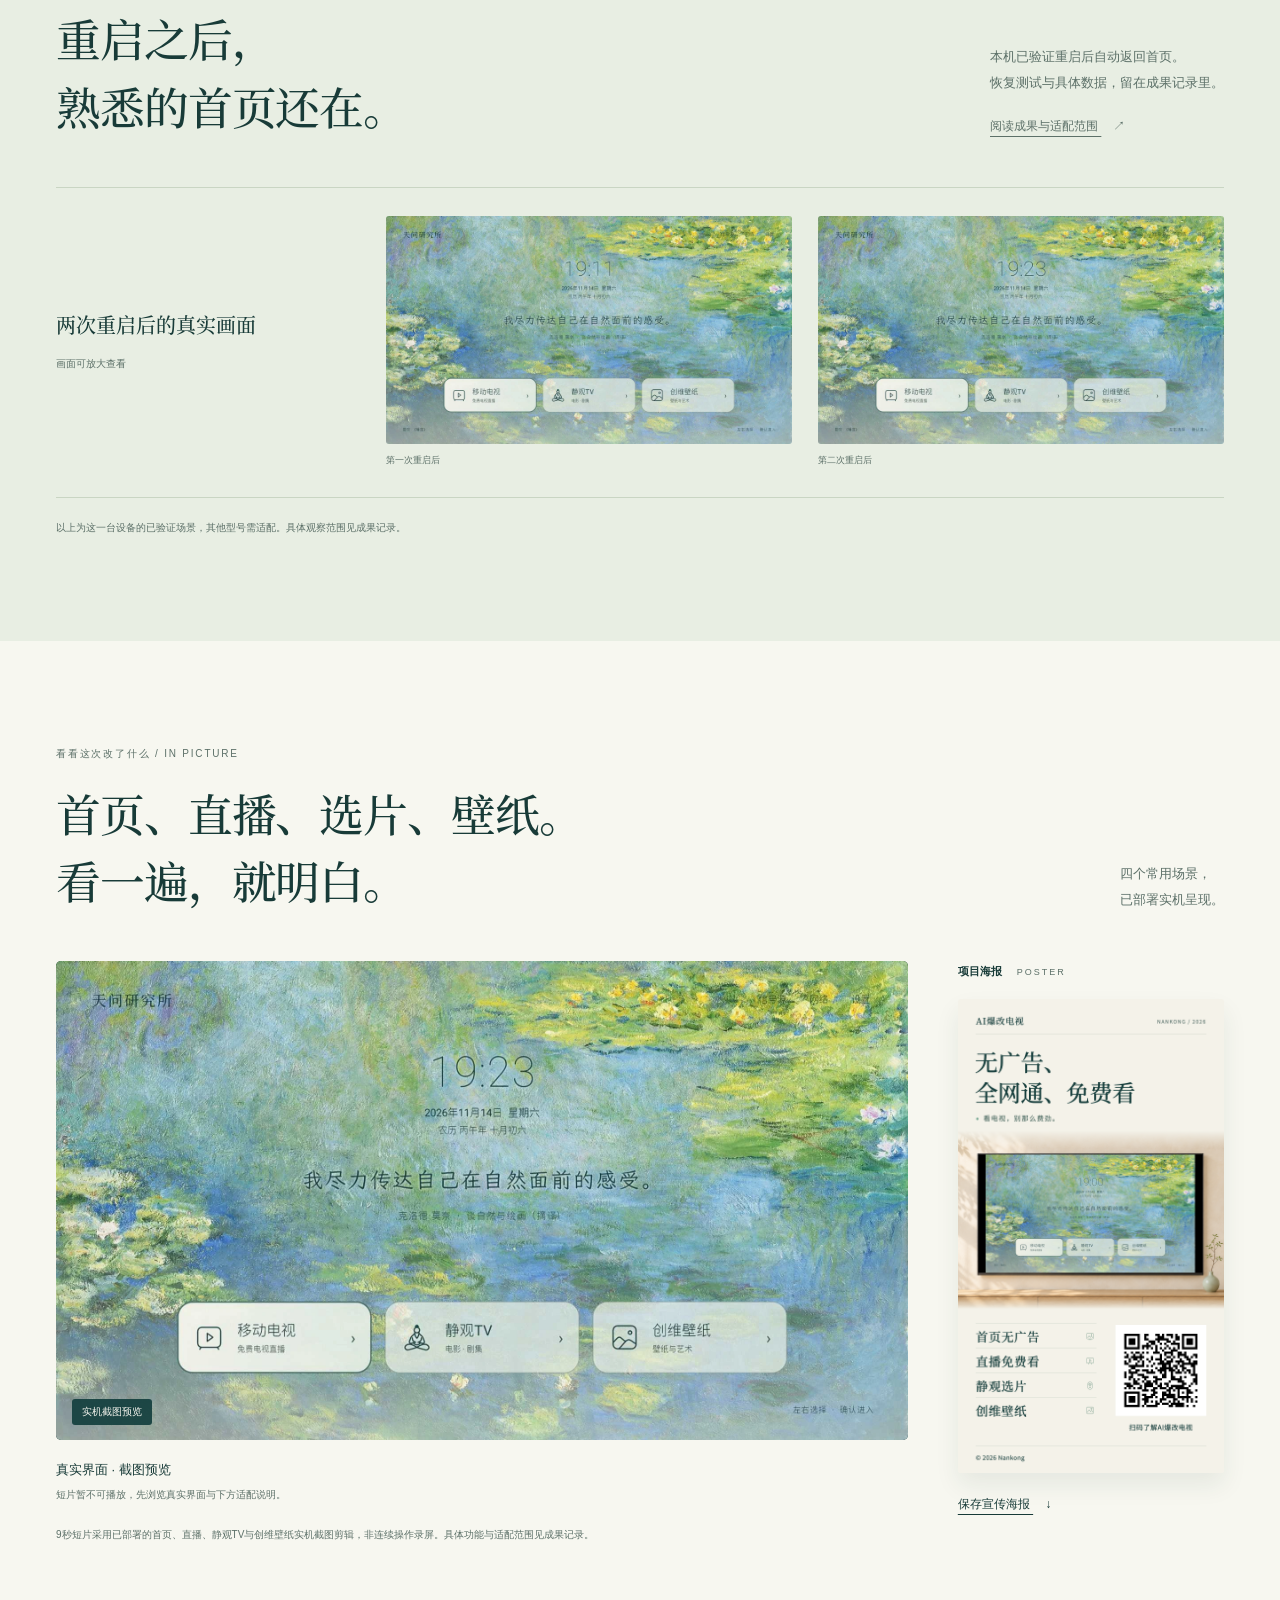
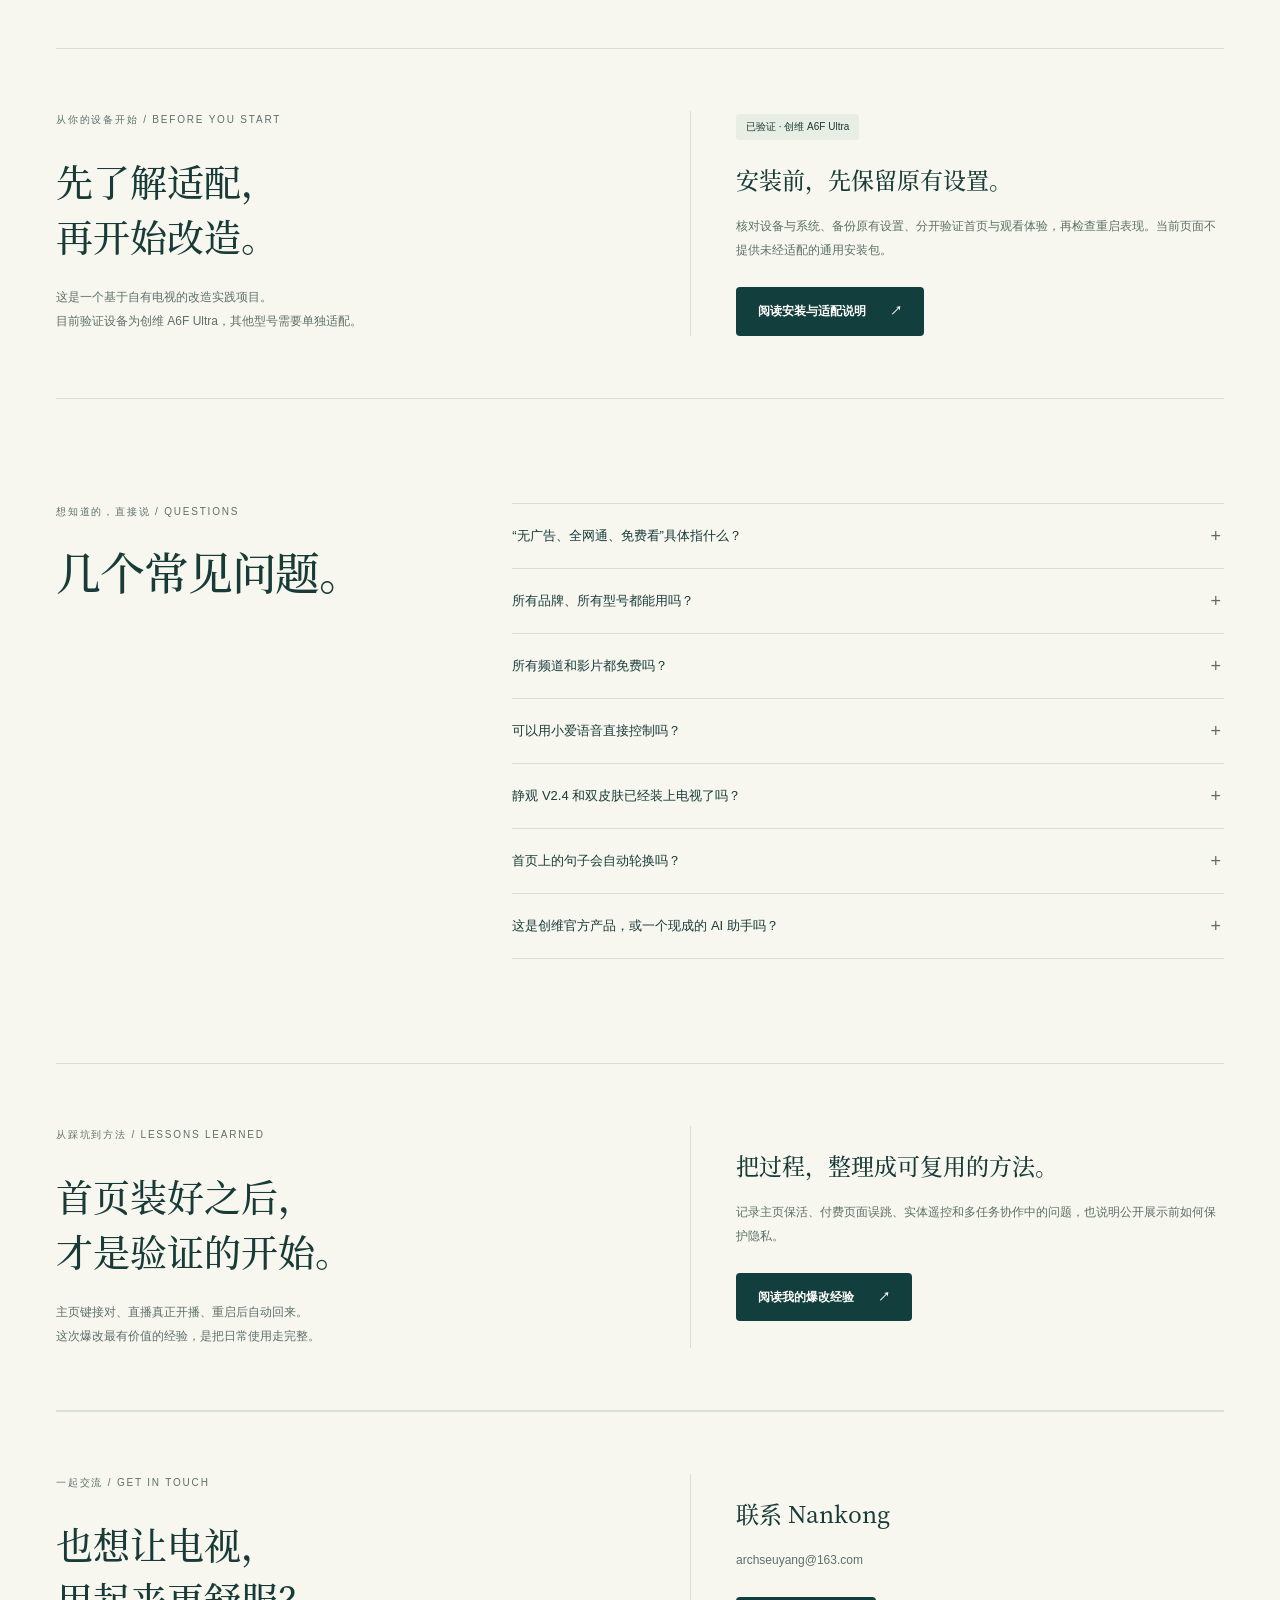
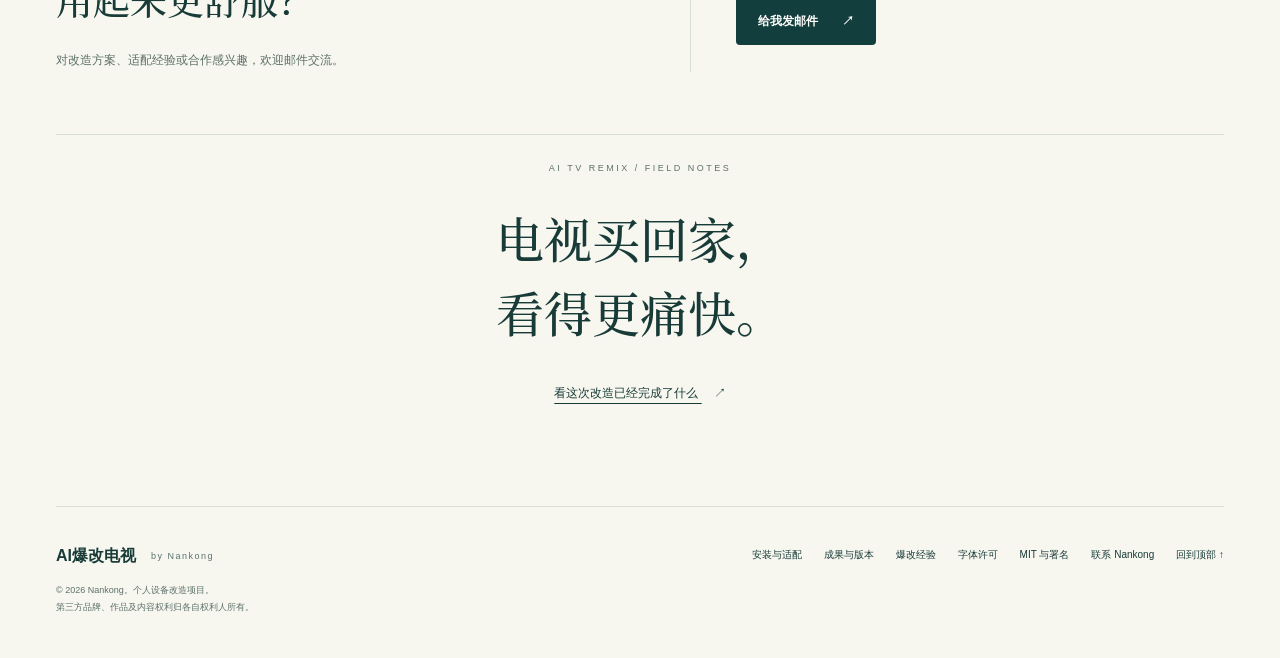
==== commit cf54cca9: "Make the 9-second video visible from the first screen" ====
--- a/index.html
+++ b/index.html
@@ -17,7 +17,7 @@
   <div class="opening">
     <header class="nav wrap">
       <a class="brand" href="index.html" aria-label="AI爆改电视 首页"><img src="public/mark.svg" width="34" height="34" alt=""><span>AI爆改电视<small>by Nankong</small></span></a>
-      <nav aria-label="主导航"><a href="#experience">产品体验</a><a href="#film">演示</a><a href="experience.html">爆改经验</a><a class="nav-cta contact-link" href="mailto:archseuyang@163.com?subject=AI%E7%88%86%E6%94%B9%E7%94%B5%E8%A7%86%E4%BA%A4%E6%B5%81">联系我 <span aria-hidden="true">↗</span></a></nav>
+      <nav aria-label="主导航"><a href="#experience">产品体验</a><a href="#film">视频</a><a href="experience.html">爆改经验</a><a class="nav-cta contact-link" href="mailto:archseuyang@163.com?subject=AI%E7%88%86%E6%94%B9%E7%94%B5%E8%A7%86%E4%BA%A4%E6%B5%81">联系我 <span aria-hidden="true">↗</span></a></nav>
     </header>
   </div>
   <main id="main">
@@ -27,7 +27,7 @@
           <p class="eyebrow"><span class="status-dot"></span> 看个电视，不该这么费劲。</p>
           <h1 id="hero-title">无广告、<br><em>全网通、</em><br>免费看</h1>
           <p class="intro">把免费直播放到眼前，把遥控器还给家人。<br>首页清爽，直播直达，选片与壁纸各有入口。</p>
-          <div class="actions"><a class="button mint" href="#experience">看真实界面 <span aria-hidden="true">↓</span></a><a class="text-link light" href="guide.html">这台电视，如何改造 <span aria-hidden="true">↗</span></a></div>
+          <div class="actions"><a class="button mint" href="#film">看9秒实机视频 <span aria-hidden="true">↓</span></a><a class="text-link light" href="guide.html">这台电视，如何改造 <span aria-hidden="true">↗</span></a></div>
           <p class="hero-note">创维 A6F Ultra 实机项目 · 非官方产品</p>
         </div>
         <figure class="hero-display">
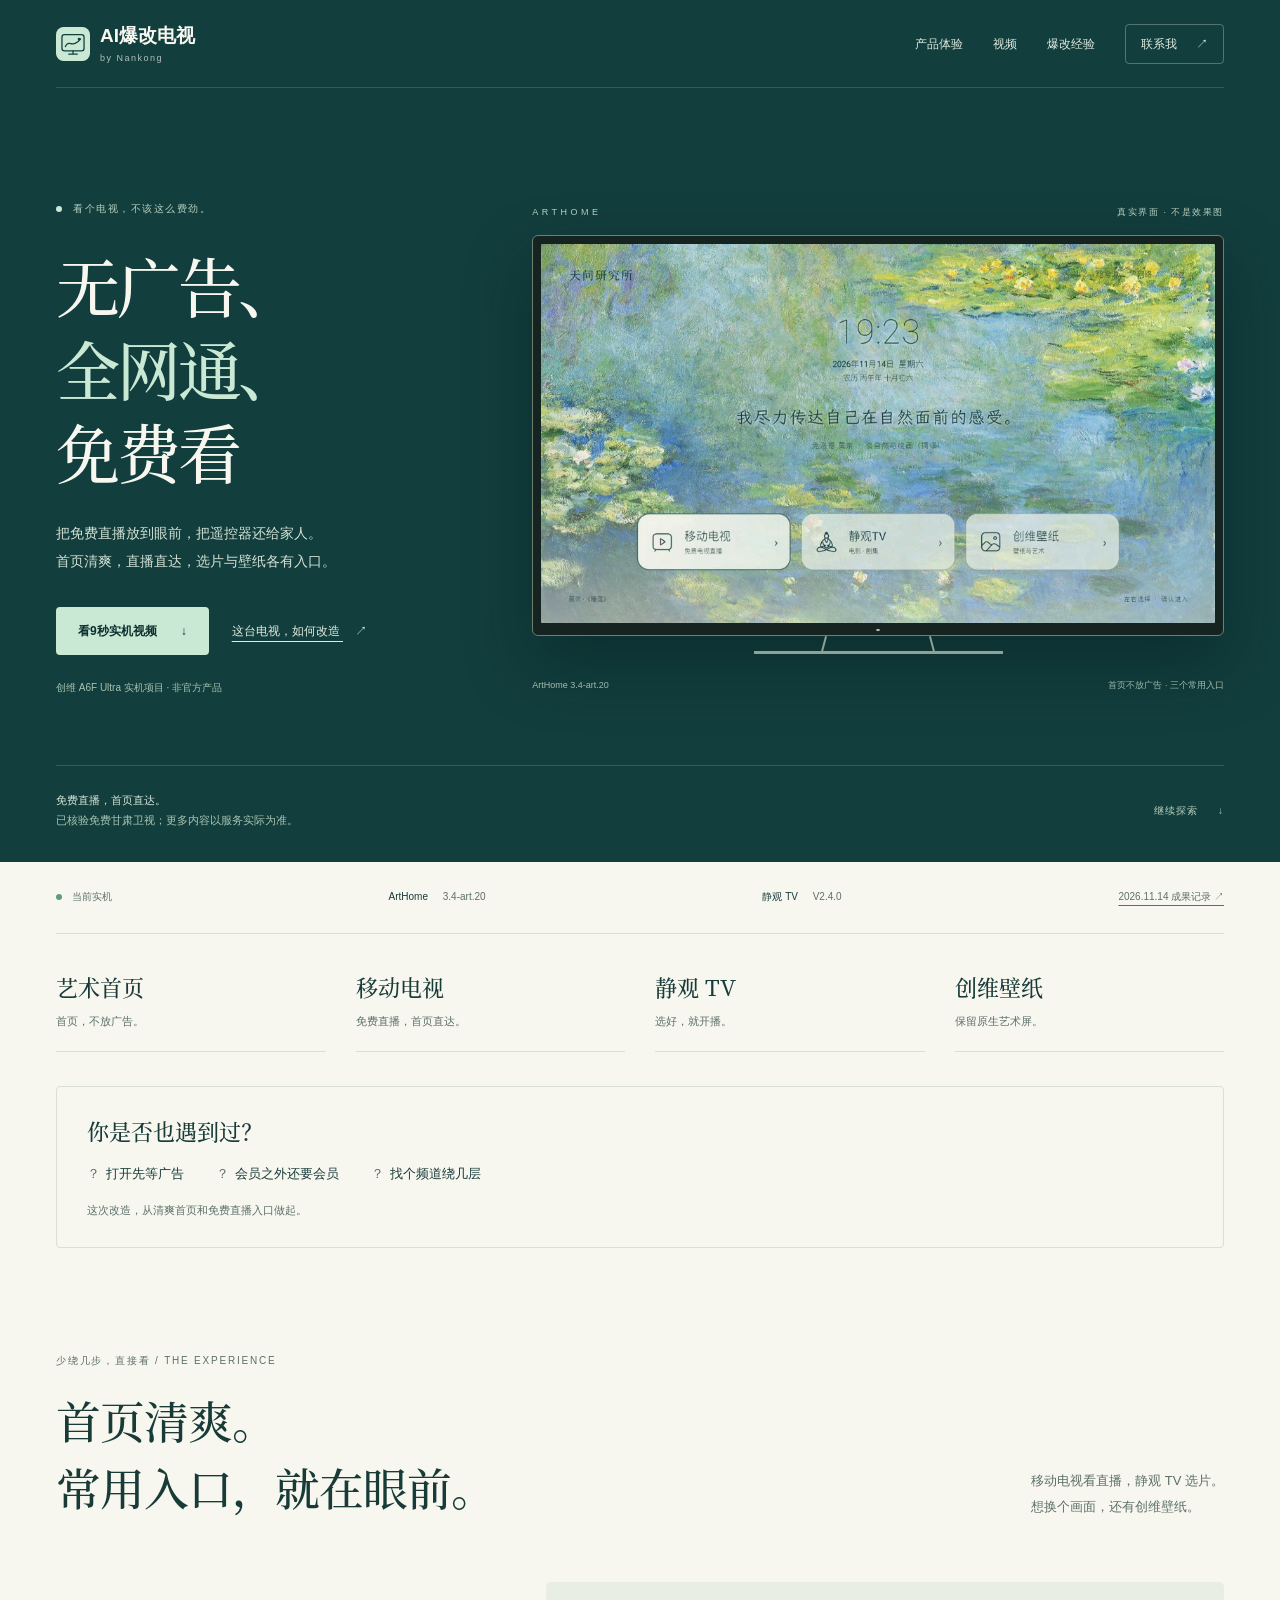
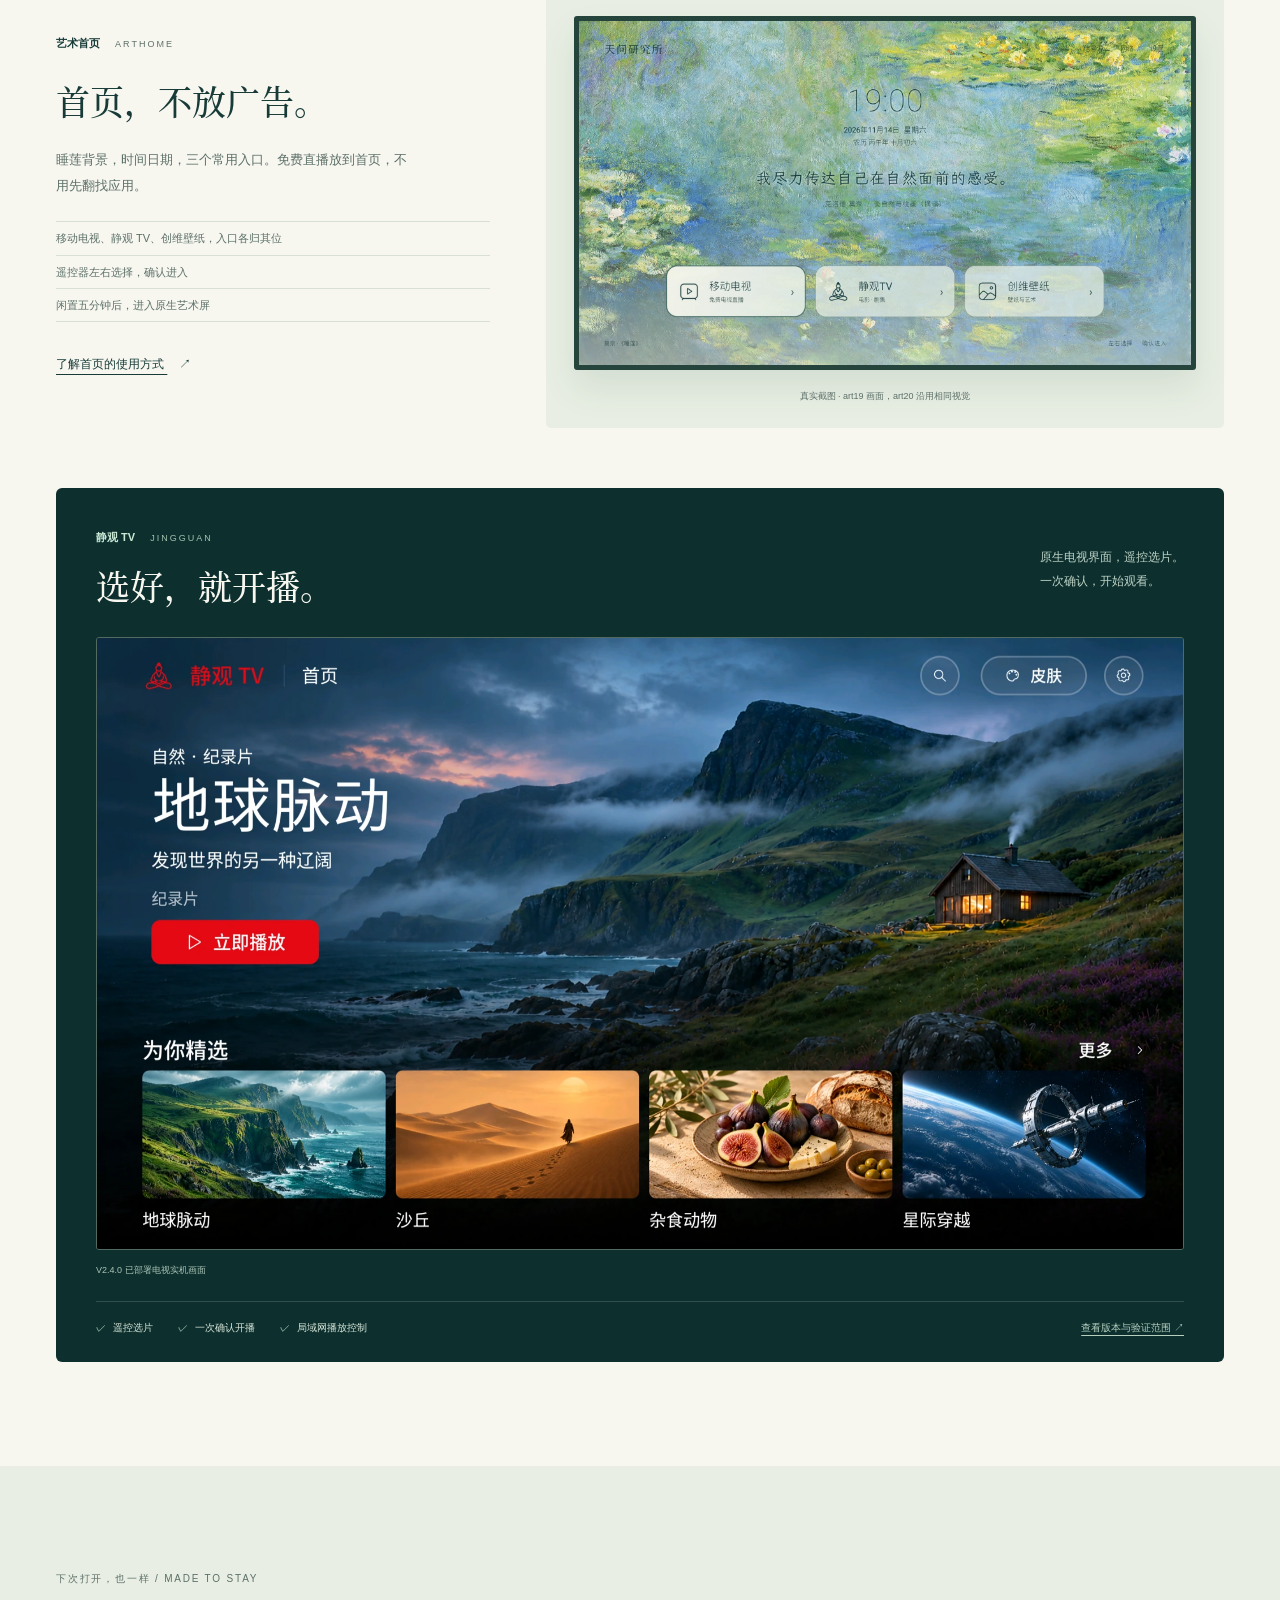
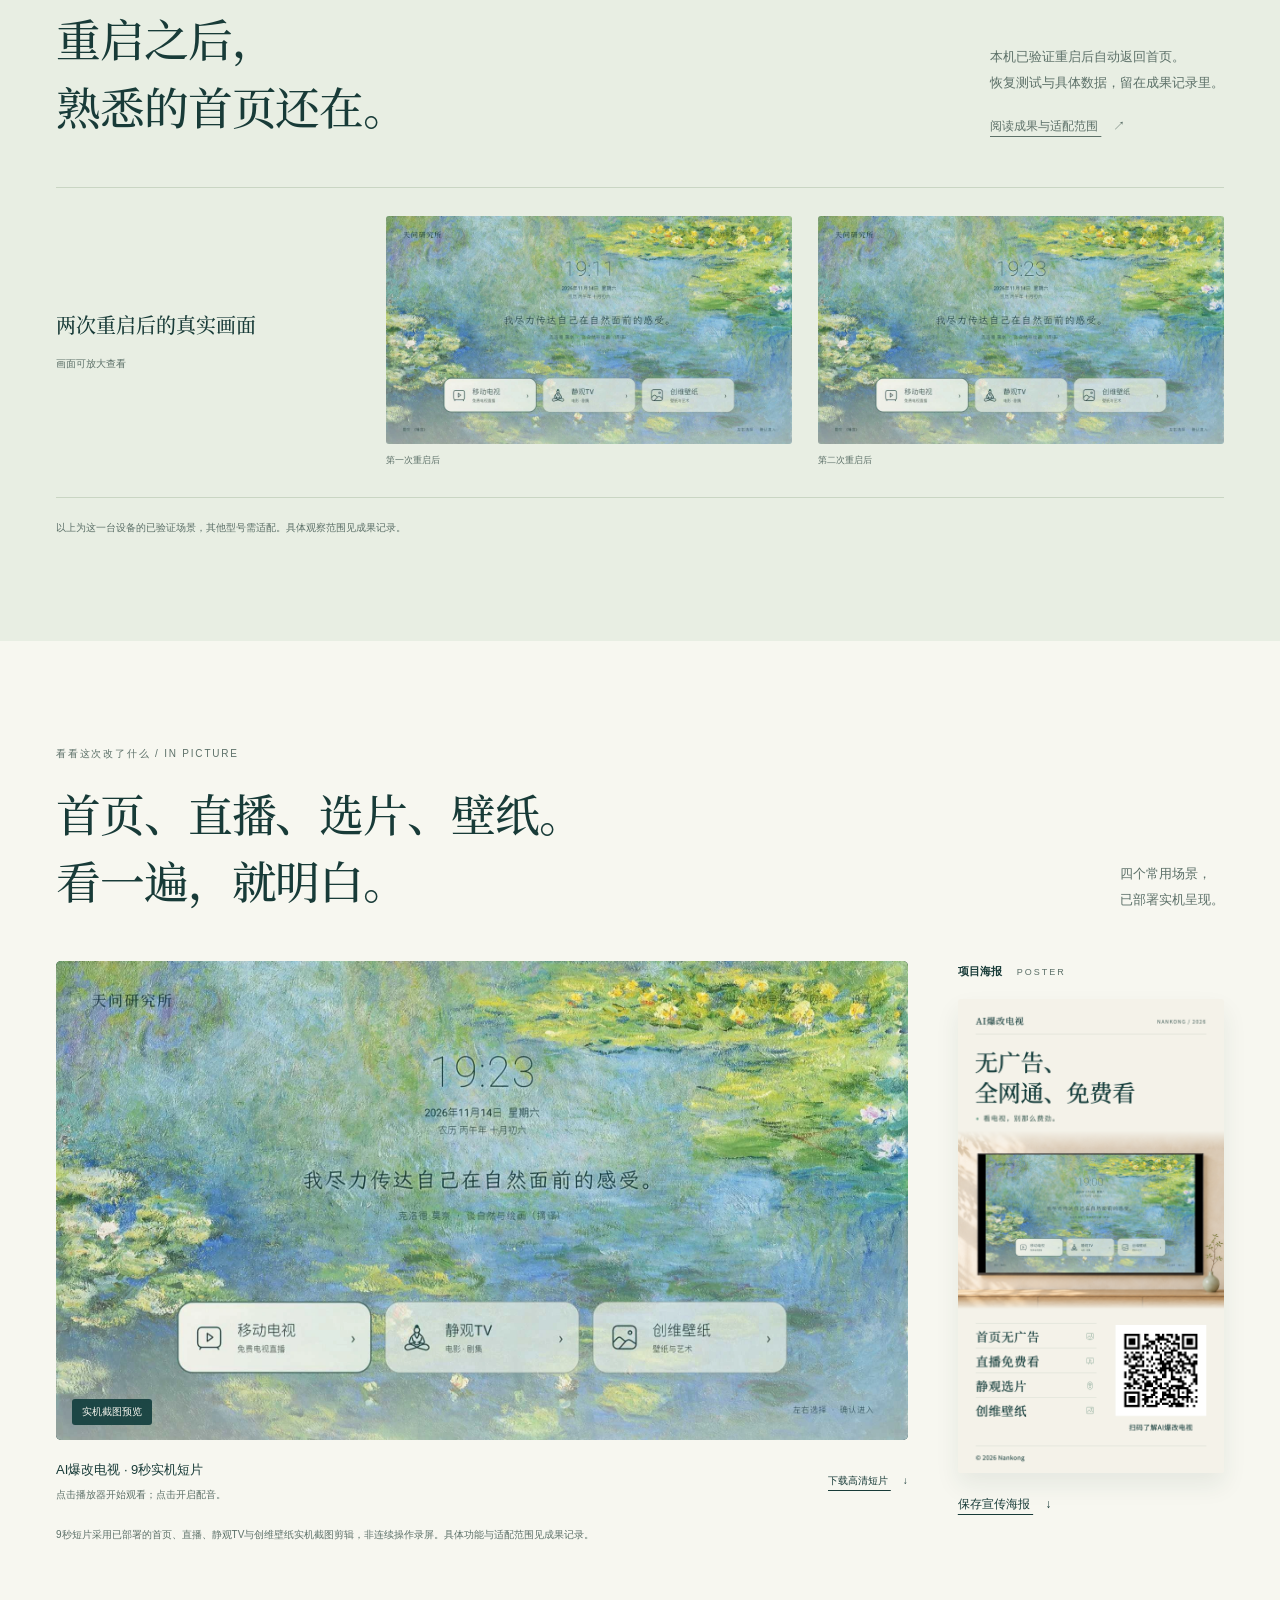
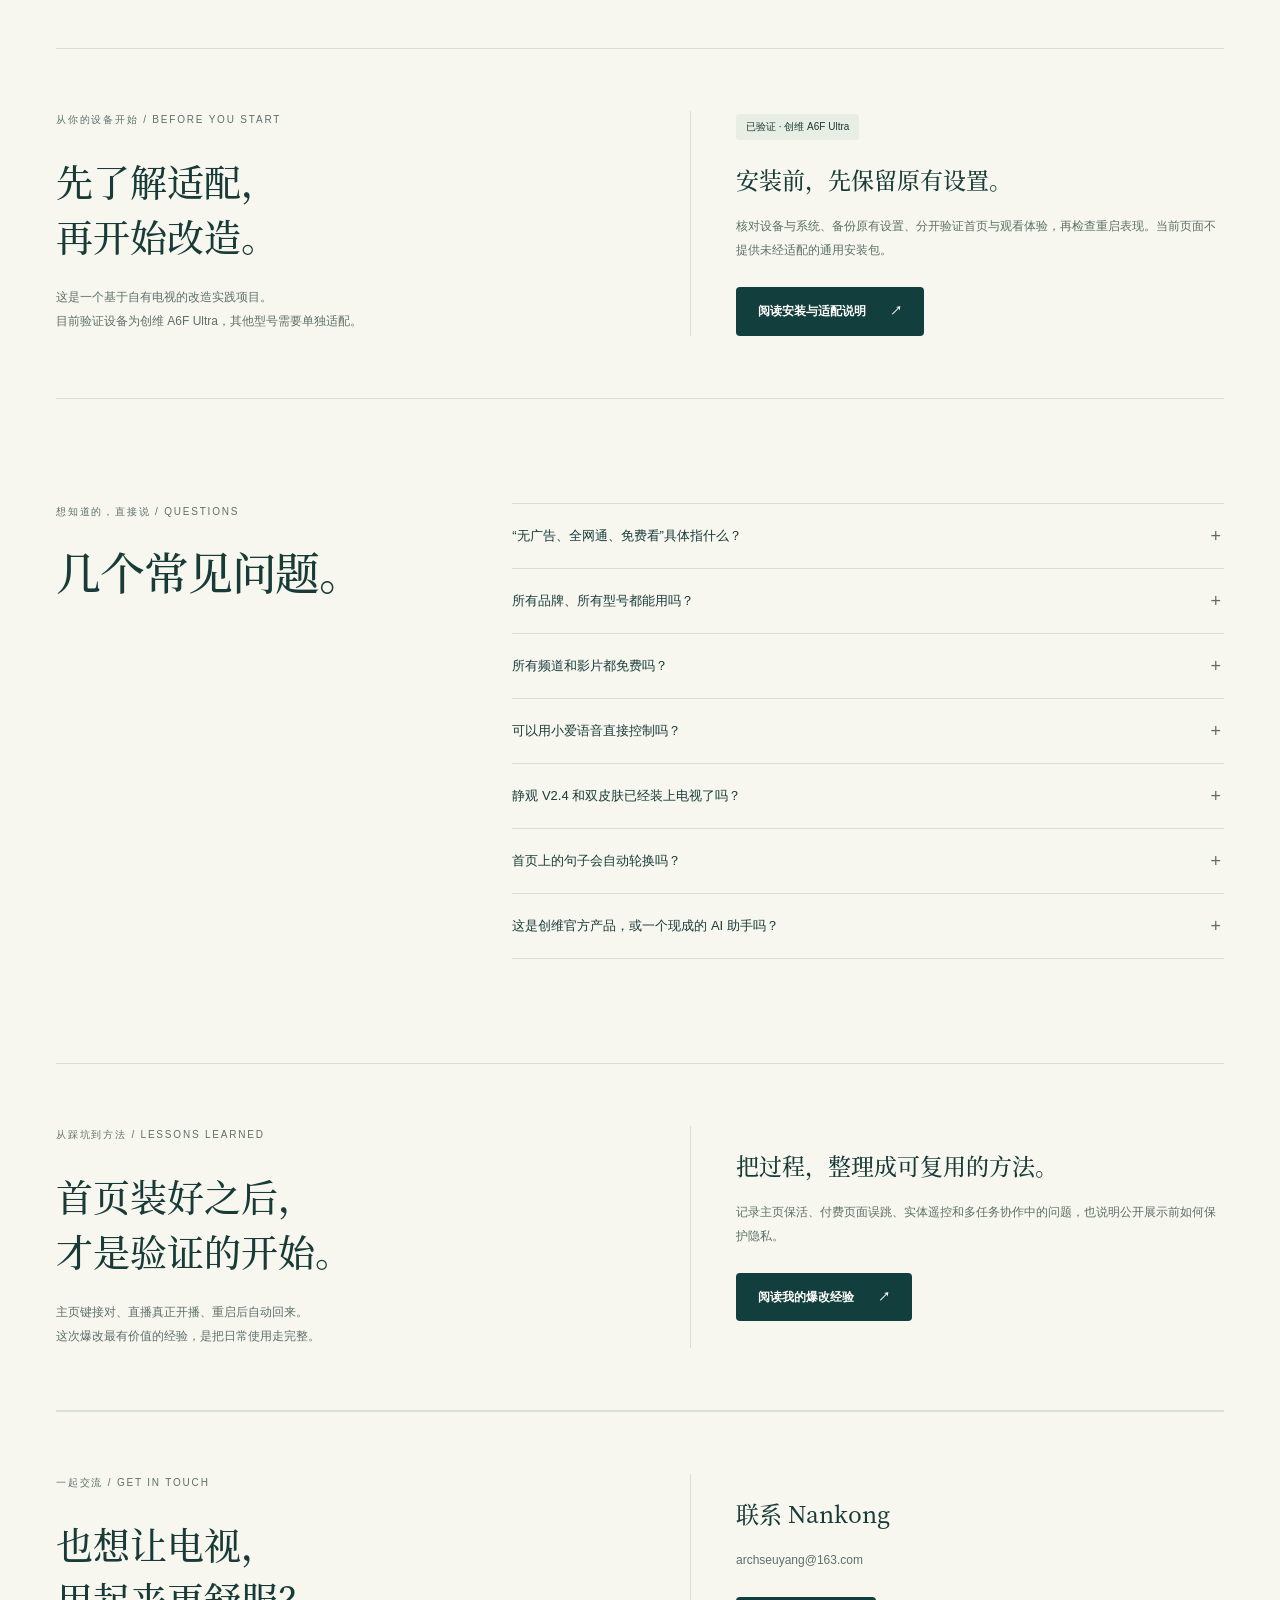
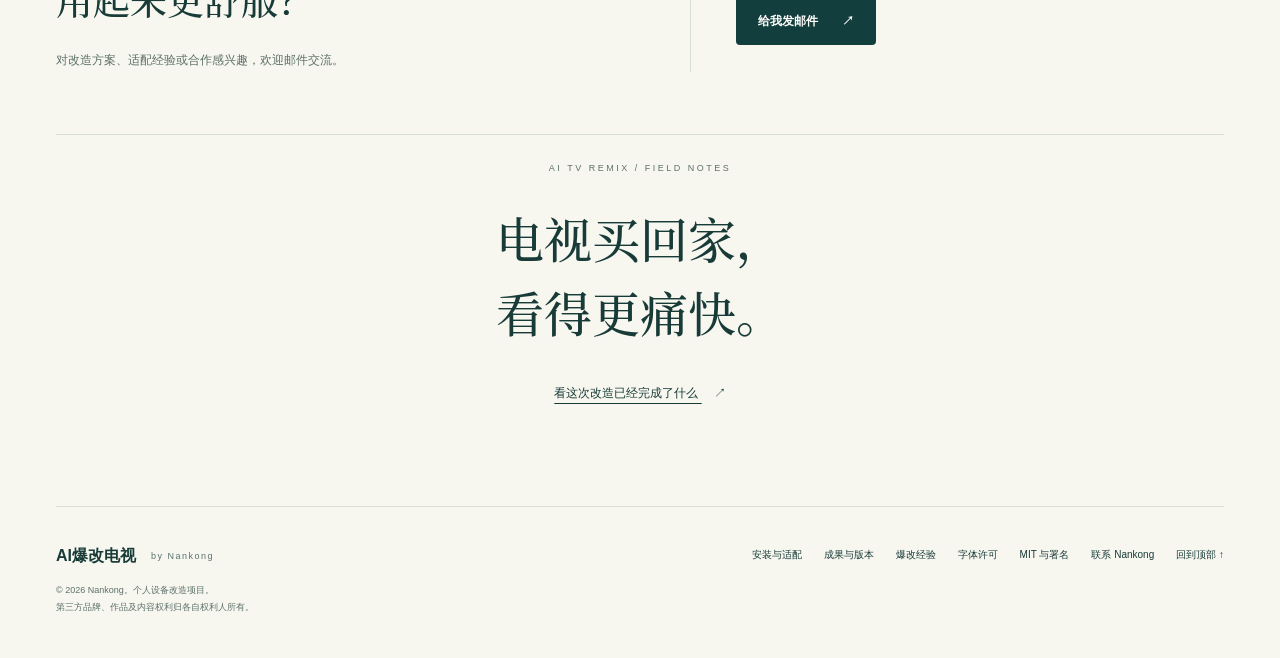
==== commit 9580f62a: "Fix playback with native muted autoplay and a lightweight MP4" ====
--- a/index.html
+++ b/index.html
@@ -8,9 +8,9 @@
   <title>AI爆改电视 — 无广告、全网通、免费看</title>
   <link rel="icon" href="public/mark.svg" type="image/svg+xml">
   <link rel="preload" href="public/fonts/tv-serif-medium.woff2" as="font" type="font/woff2" crossorigin>
-  <link rel="stylesheet" href="site.css">
-  <script src="media-manifest.js" defer></script>
-  <script src="app.js" defer></script>
+  <link rel="stylesheet" href="site.css?v=autoplay-v2">
+  <script src="media-manifest.js?v=autoplay-v2" defer></script>
+  <script src="app.js?v=autoplay-v2" defer></script>
 </head>
 <body>
   <a class="skip" href="#main">跳到正文</a>
@@ -70,13 +70,13 @@
       <div class="section-heading spread"><div><p class="eyebrow">看看这次改了什么 / IN PICTURE</p><h2 id="film-title">首页、直播、选片、壁纸。<br>看一遍，就明白。</h2></div><p class="section-intro">四个常用场景，<br>已部署实机呈现。</p></div>
       <div class="film-layout">
         <div class="film-main">
-          <div class="film-stage" id="film-stage"><div id="film-placeholder"><img src="public/images/art-home-art20.webp" width="1920" height="1080" loading="lazy" alt="演示区静态预览：ArtHome art20 实机首页。"><span class="preview-label">实机截图预览</span></div><video id="promo-video" controls playsinline preload="none" poster="public/images/art-home-art20.webp" aria-label="AI爆改电视产品演示短片" hidden></video></div>
-          <div class="film-caption"><p><strong id="film-name">真实界面 · 演示预览</strong><span id="film-description">演示短片制作中，当前展示实机截图。</span></p><a id="video-download" class="text-link" hidden download>下载9秒短片 <span aria-hidden="true">↓</span></a></div>
+          <div class="film-stage" id="film-stage"><div id="film-placeholder" hidden><img src="public/images/art-home-art20.webp" width="1920" height="1080" loading="lazy" alt="演示区静态预览：ArtHome art20 实机首页。"><span class="preview-label">实机截图预览</span></div><video id="promo-video" controls autoplay muted loop playsinline webkit-playsinline preload="auto" src="public/media/ai-tv-remix-autoplay-v2.mp4" poster="public/images/art-home-art20.webp" aria-label="AI爆改电视9秒实机视频，默认静音自动播放"></video></div>
+          <div class="film-caption"><p><strong id="film-name">AI爆改电视 · 9秒实机短片</strong><span id="film-description">自动播放 · 点击开启配音</span></p><button id="video-sound" class="button dark video-sound" type="button" aria-pressed="false" hidden>开启配音</button><a id="video-download" class="text-link" href="public/media/ai-tv-remix-promo.mp4" download>下载高清短片 <span aria-hidden="true">↓</span></a></div>
           <p class="fine-print">9秒短片采用已部署的首页、直播、静观TV与创维壁纸实机截图剪辑，非连续操作录屏。具体功能与适配范围见成果记录。</p>
         </div>
         <aside class="poster-column"><p class="module-label">项目海报 <span>POSTER</span></p><div id="poster-placeholder" class="poster-note"><span class="poster-symbol" aria-hidden="true">看</span><h3>首页清爽，<br>直播直达。</h3><p>竖版宣传海报制作中。<br>完成后在这里查看与保存。</p></div><figure id="poster-ready" hidden><a id="poster-open" class="image-zoom" data-caption="AI爆改电视 · 产品宣传海报"><img id="promo-poster" width="1080" height="1920" loading="lazy" alt="AI爆改电视竖版产品宣传海报。"></a><figcaption><a id="poster-download" class="text-link" download>保存宣传海报 <span aria-hidden="true">↓</span></a></figcaption></figure></aside>
       </div>
-      <noscript><p class="noscript-note">真实截图与全部说明可直接浏览。演示播放器与海报的自动装载需要 JavaScript。</p></noscript>
+      <noscript><p class="noscript-note">真实截图与全部说明可直接浏览。视频可直接播放；配音按钮与海报的自动装载需要 JavaScript。</p></noscript>
     </section>
 
     <section class="adaptation wrap" id="install" aria-labelledby="install-title"><div><p class="eyebrow">从你的设备开始 / BEFORE YOU START</p><h2 id="install-title">先了解适配，<br>再开始改造。</h2><p>这是一个基于自有电视的改造实践项目。<br>目前验证设备为创维 A6F Ultra，其他型号需要单独适配。</p></div><div class="adaptation-right"><span class="pill">已验证 · 创维 A6F Ultra</span><h3>安装前，先保留原有设置。</h3><p>核对设备与系统、备份原有设置、分开验证首页与观看体验，再检查重启表现。当前页面不提供未经适配的通用安装包。</p><a class="button dark" href="guide.html">阅读安装与适配说明 <span aria-hidden="true">↗</span></a></div></section>
--- a/site.css
+++ b/site.css
@@ -343,3 +343,6 @@
 }
 
 .contact-email { overflow-wrap: anywhere; }
+
+.film-caption { flex-wrap: wrap; }
+.video-sound { border: 0; padding: 10px 16px; font-size: 12px; }
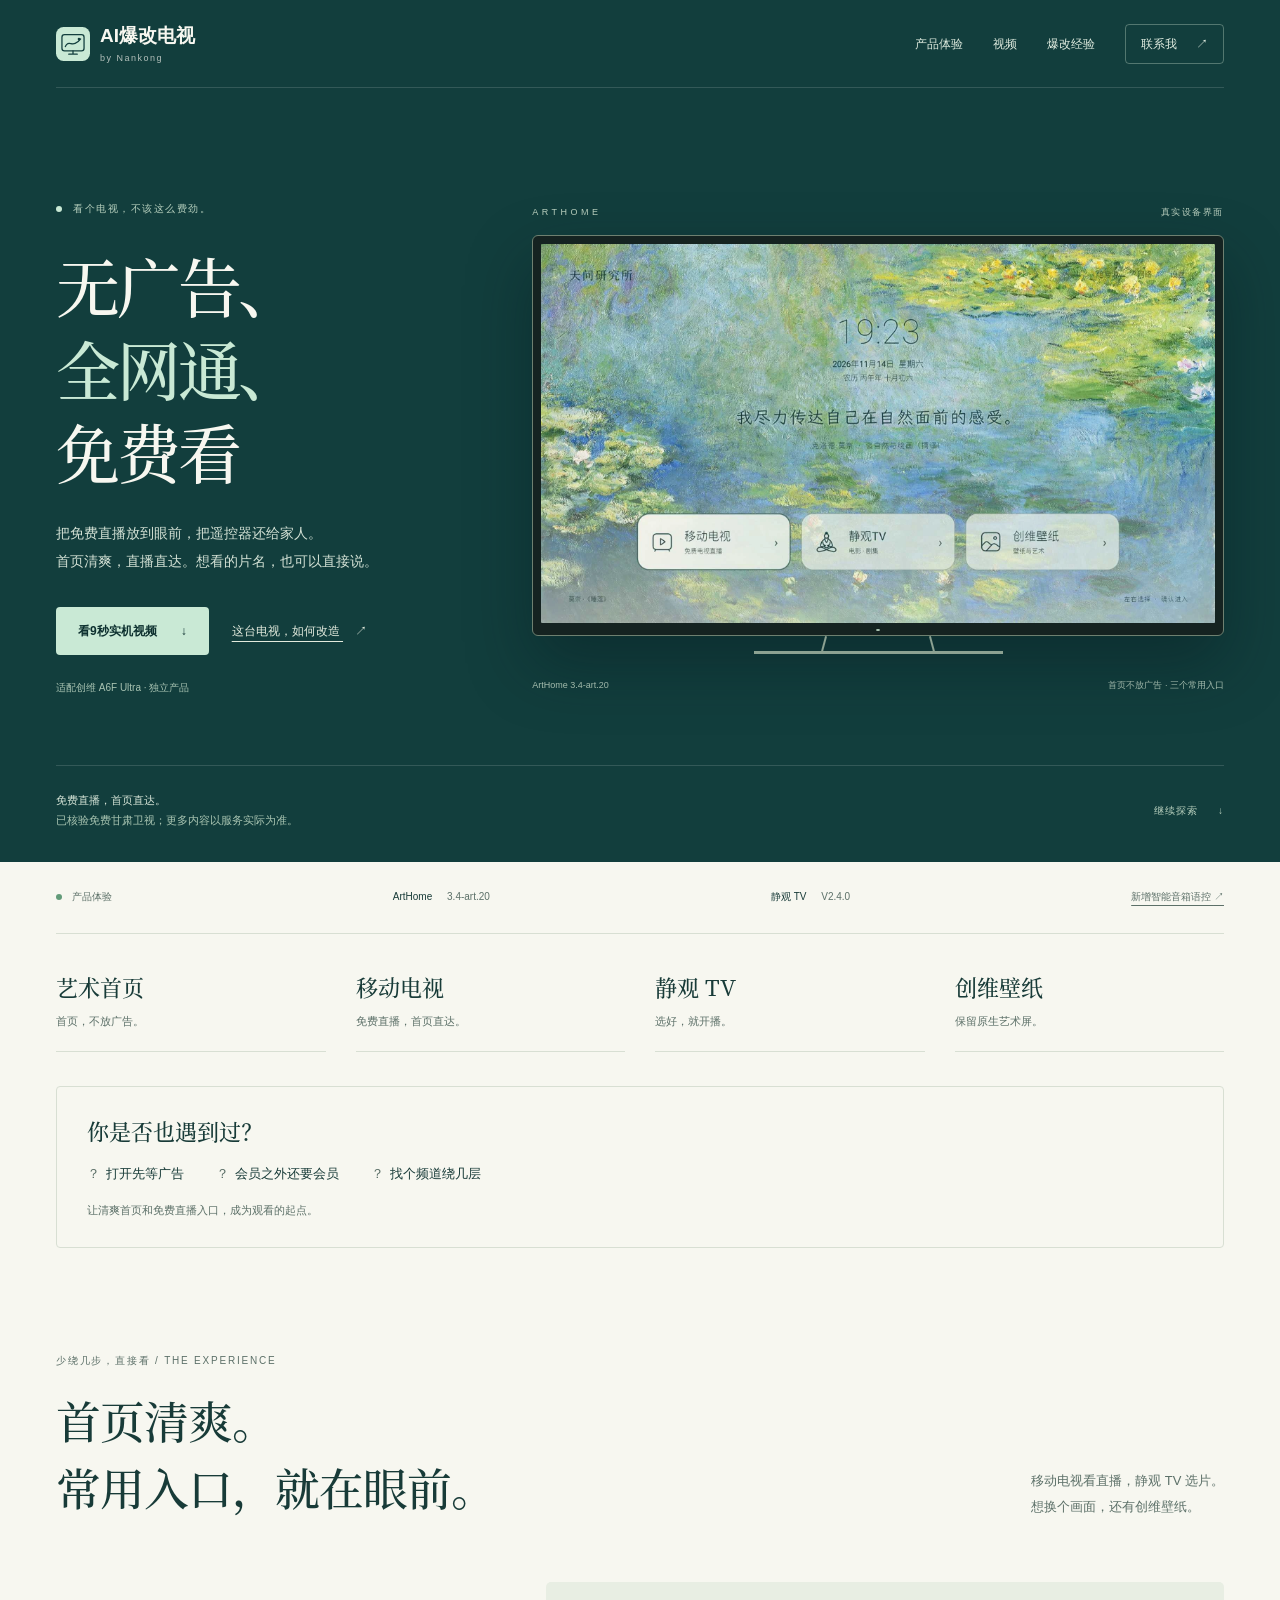
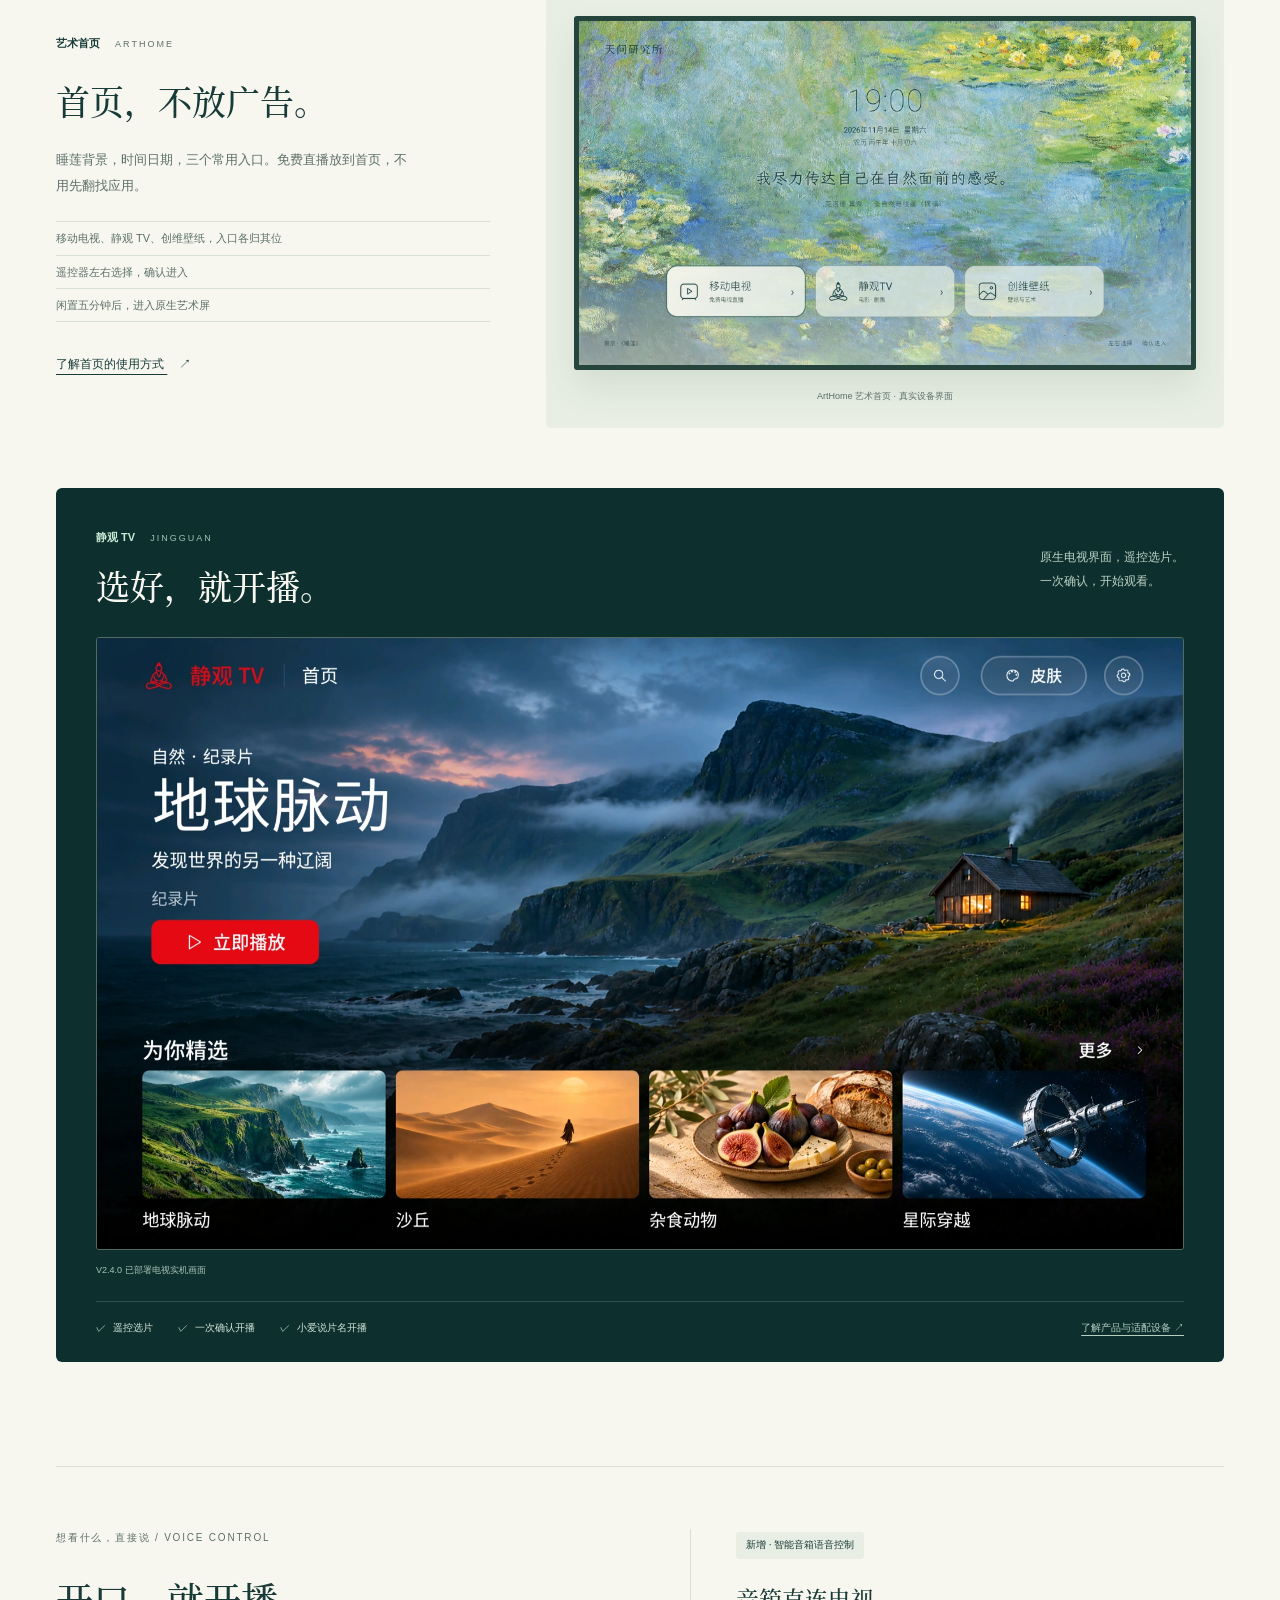
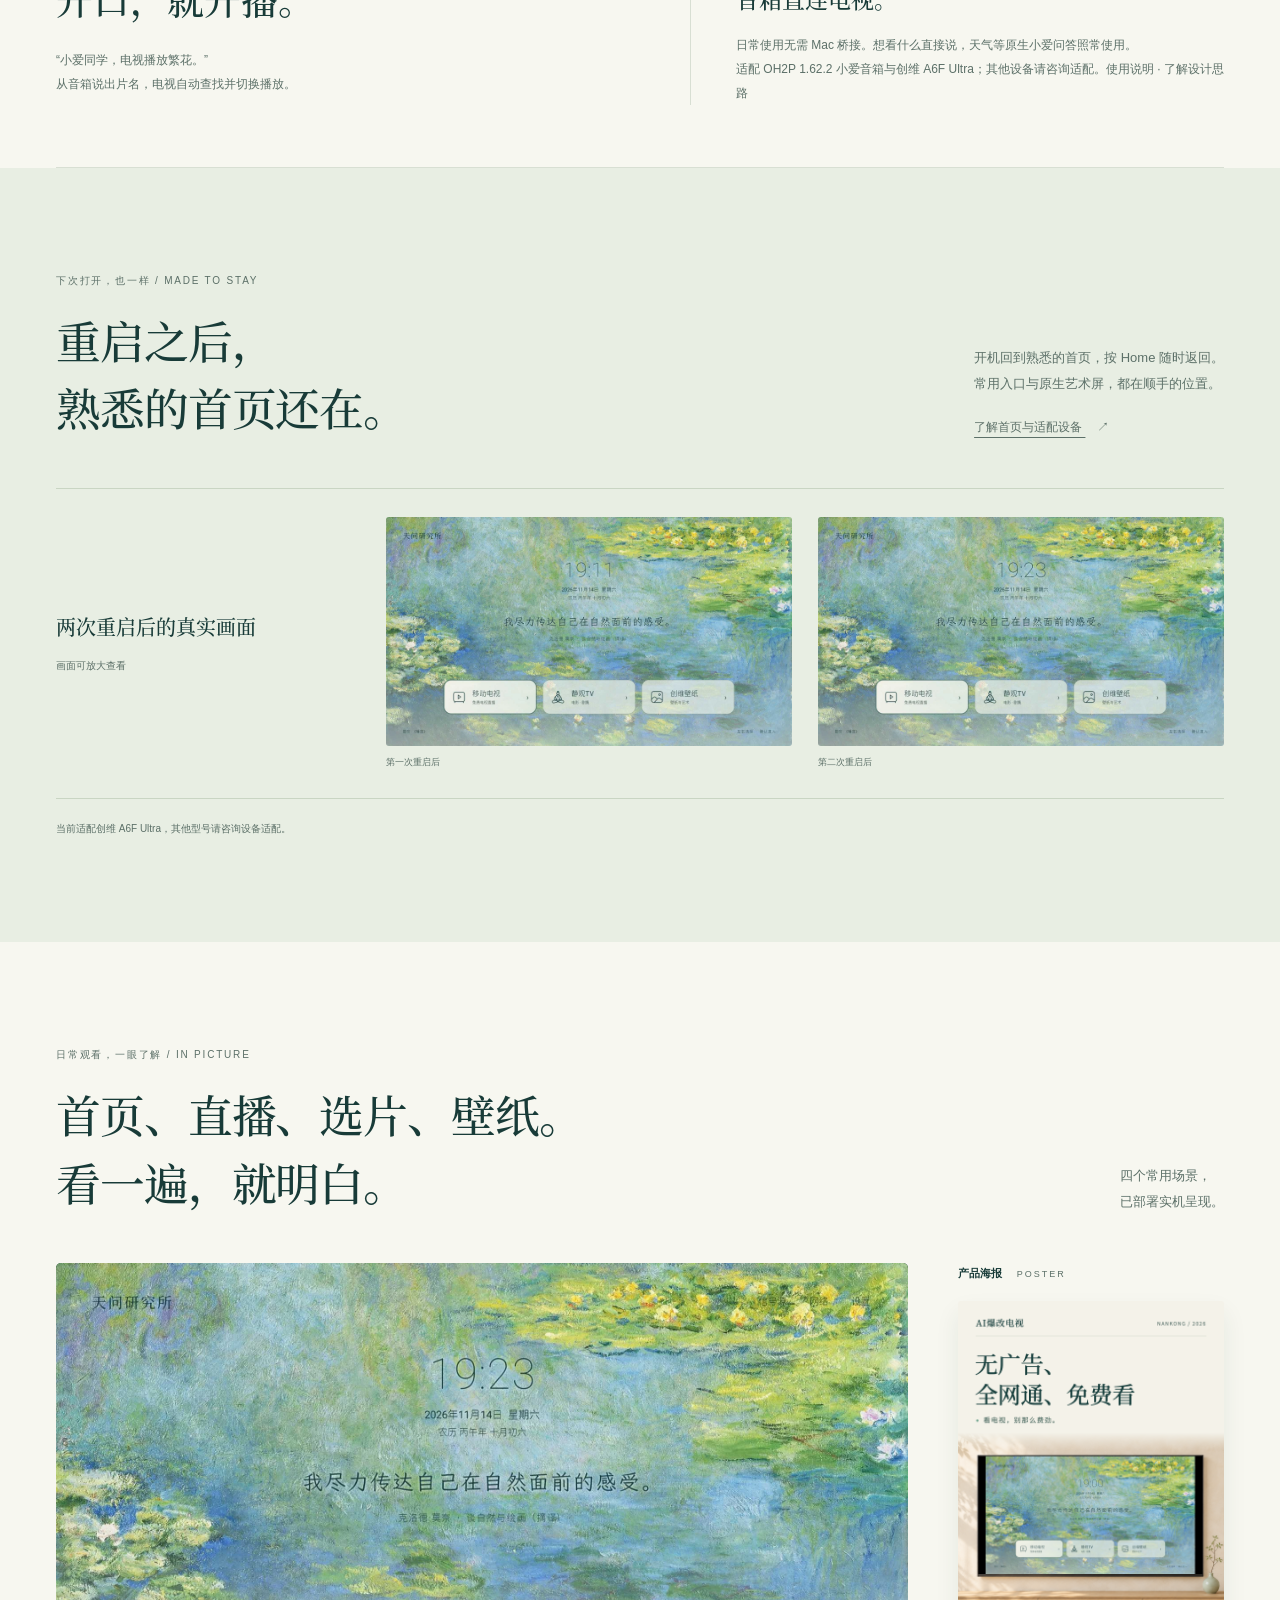
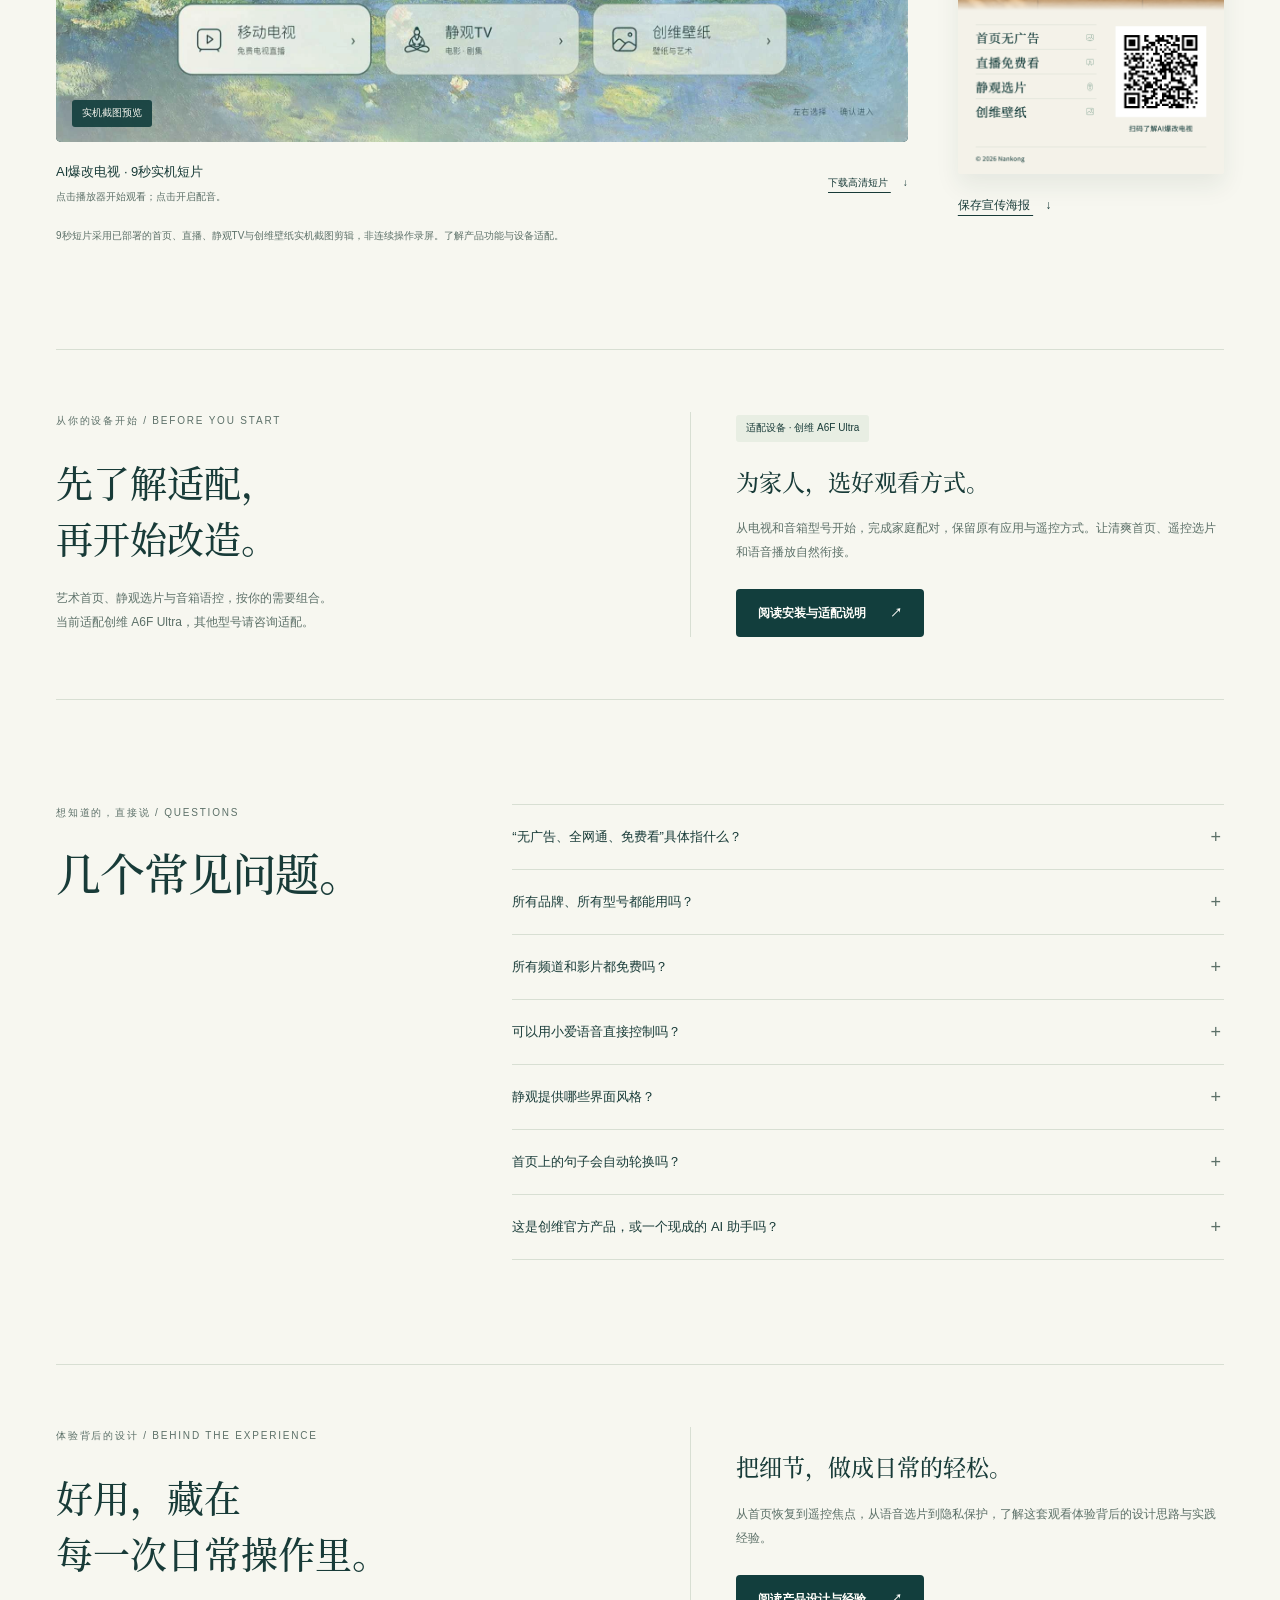
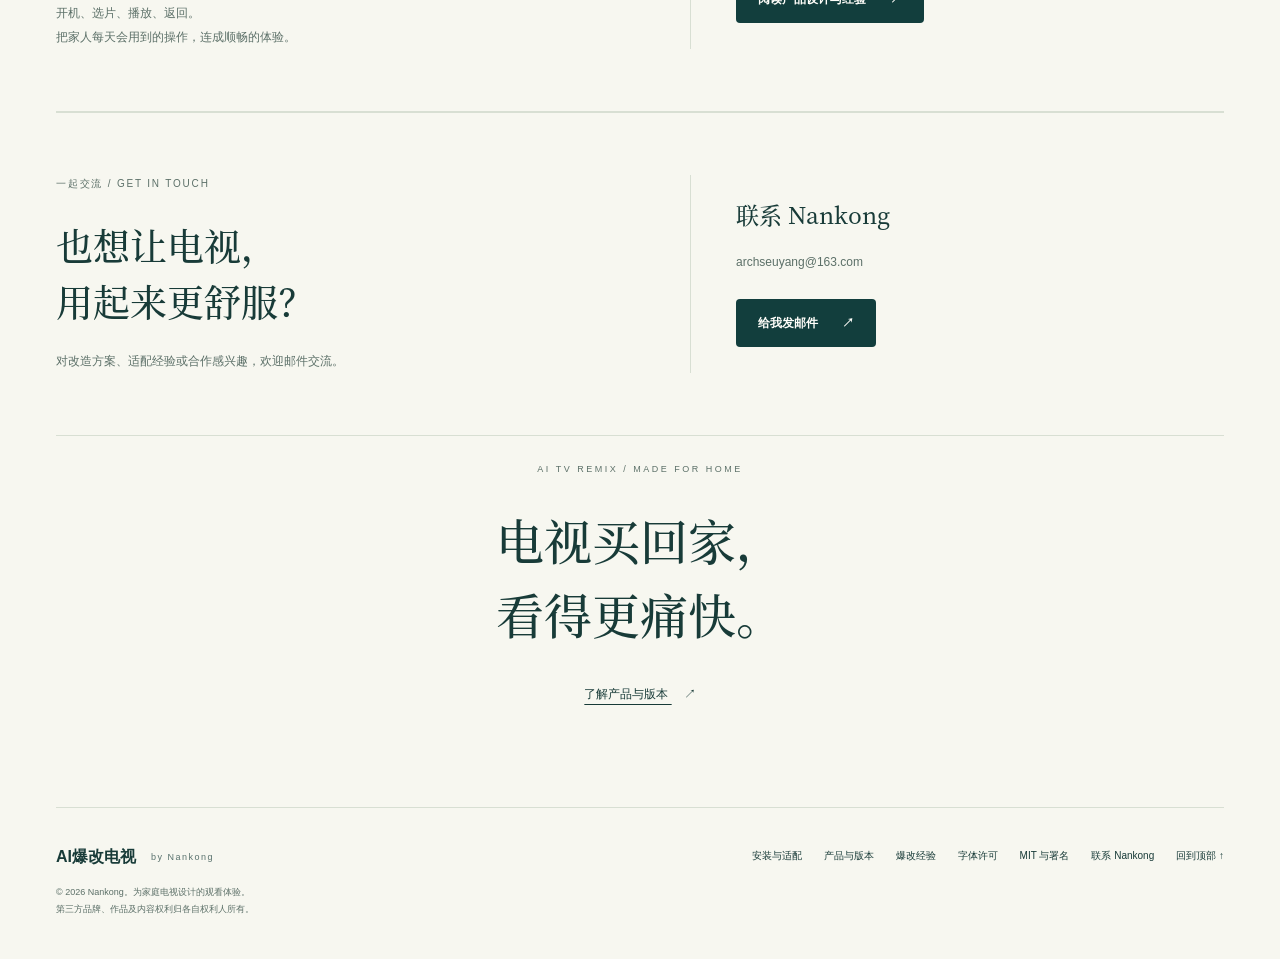
==== commit f547d430: "feat: launch native speaker voice control product pages" ====
--- a/index.html
+++ b/index.html
@@ -3,12 +3,12 @@
 <head>
   <meta charset="utf-8">
   <meta name="viewport" content="width=device-width, initial-scale=1">
-  <meta name="description" content="AI爆改电视：无广告、全网通、免费看。移动电视首页直达，静观 TV 遥控选片，创维壁纸保留原生艺术屏。创维 A6F Ultra 个人实机改造，其他型号需适配。">
+  <meta name="description" content="AI爆改电视：无广告、全网通、免费看。移动电视首页直达，静观 TV 遥控选片、小爱音箱说片名开播，创维壁纸保留原生艺术屏。适配创维 A6F Ultra，其他型号可咨询适配。">
   <meta name="theme-color" content="#123e3d">
   <title>AI爆改电视 — 无广告、全网通、免费看</title>
   <link rel="icon" href="public/mark.svg" type="image/svg+xml">
-  <link rel="preload" href="public/fonts/tv-serif-medium.woff2" as="font" type="font/woff2" crossorigin>
-  <link rel="stylesheet" href="site.css?v=autoplay-v2">
+  <link rel="preload" href="public/fonts/tv-serif-medium.woff2?v=voice-20261115" as="font" type="font/woff2" crossorigin>
+  <link rel="stylesheet" href="site.css?v=voice-20261115">
   <script src="media-manifest.js?v=autoplay-v2" defer></script>
   <script src="app.js?v=autoplay-v2" defer></script>
 </head>
@@ -26,13 +26,13 @@
         <div class="hero-copy">
           <p class="eyebrow"><span class="status-dot"></span> 看个电视，不该这么费劲。</p>
           <h1 id="hero-title">无广告、<br><em>全网通、</em><br>免费看</h1>
-          <p class="intro">把免费直播放到眼前，把遥控器还给家人。<br>首页清爽，直播直达，选片与壁纸各有入口。</p>
+          <p class="intro">把免费直播放到眼前，把遥控器还给家人。<br>首页清爽，直播直达。想看的片名，也可以直接说。</p>
           <div class="actions"><a class="button mint" href="#film">看9秒实机视频 <span aria-hidden="true">↓</span></a><a class="text-link light" href="guide.html">这台电视，如何改造 <span aria-hidden="true">↗</span></a></div>
-          <p class="hero-note">创维 A6F Ultra 实机项目 · 非官方产品</p>
+          <p class="hero-note">适配创维 A6F Ultra · 独立产品</p>
         </div>
         <figure class="hero-display">
-          <div class="display-topline"><span>ARTHOME</span><span>真实界面 · 不是效果图</span></div>
-          <a class="television image-zoom" href="public/images/art-home-art20.webp" data-caption="ArtHome 3.4-art.20 · 第二次重启后实机截图" aria-label="放大 ArtHome art20 实机截图">
+          <div class="display-topline"><span>ARTHOME</span><span>真实设备界面</span></div>
+          <a class="television image-zoom" href="public/images/art-home-art20.webp" data-caption="ArtHome 3.4-art.20 · 真实设备界面" aria-label="放大 ArtHome art20 实机截图">
             <img src="public/images/art-home-art20.webp" width="1920" height="1080" fetchpriority="high" alt="ArtHome 实机首页：明亮的莫奈睡莲背景，天问研究所标题、居中时钟、固定莫奈摘译和三个入口。">
           </a>
           <div class="tv-stand" aria-hidden="true"></div>
@@ -43,57 +43,59 @@
     </div>
 
   <div class="page-content">
-    <section class="status-band wrap" aria-label="当前实装状态"><p><span class="status-dot"></span> 当前实机</p><p><strong>ArtHome</strong> 3.4-art.20</p><p><strong>静观 TV</strong> V2.4.0</p><a href="versions.html">2026.11.14 成果记录 <span aria-hidden="true">↗</span></a></section>
+    <section class="status-band wrap" aria-label="当前实装状态"><p><span class="status-dot"></span> 产品体验</p><p><strong>ArtHome</strong> 3.4-art.20</p><p><strong>静观 TV</strong> V2.4.0</p><a href="versions.html">新增智能音箱语控 <span aria-hidden="true">↗</span></a></section>
     <nav class="daily-four wrap" aria-label="四个日常场景"><a href="#experience"><strong>艺术首页</strong><span>首页，不放广告。</span></a><a href="guide.html#arthome"><strong>移动电视</strong><span>免费直播，首页直达。</span></a><a href="#jingguan"><strong>静观 TV</strong><span>选好，就开播。</span></a><a href="guide.html#arthome"><strong>创维壁纸</strong><span>保留原生艺术屏。</span></a></nav>
-    <section class="pain-points wrap" aria-labelledby="pain-title"><h2 id="pain-title">你是否也遇到过？</h2><ul><li>打开先等广告</li><li>会员之外还要会员</li><li>找个频道绕几层</li></ul><p>这次改造，从清爽首页和免费直播入口做起。</p></section>
+    <section class="pain-points wrap" aria-labelledby="pain-title"><h2 id="pain-title">你是否也遇到过？</h2><ul><li>打开先等广告</li><li>会员之外还要会员</li><li>找个频道绕几层</li></ul><p>让清爽首页和免费直播入口，成为观看的起点。</p></section>
 
     <section class="experience section wrap" id="experience" aria-labelledby="experience-title">
       <div class="section-heading spread"><div><p class="eyebrow">少绕几步，直接看 / THE EXPERIENCE</p><h2 id="experience-title">首页清爽。<br>常用入口，就在眼前。</h2></div><p class="section-intro">移动电视看直播，静观 TV 选片。<br>想换个画面，还有创维壁纸。</p></div>
       <article class="art-module">
         <div class="module-copy"><p class="module-label">艺术首页 <span>ARTHOME</span></p><h3>首页，不放广告。</h3><p>睡莲背景，时间日期，三个常用入口。免费直播放到首页，不用先翻找应用。</p><ul class="feature-list"><li>移动电视、静观 TV、创维壁纸，入口各归其位</li><li>遥控器左右选择，确认进入</li><li>闲置五分钟后，进入原生艺术屏</li></ul><a class="text-link" href="guide.html#arthome">了解首页的使用方式 <span aria-hidden="true">↗</span></a></div>
-        <figure class="art-detail"><a class="image-zoom framed" href="public/images/art-home-detail.webp" data-caption="ArtHome art19 真实截图；art20 沿用此视觉，升级保活逻辑" aria-label="放大艺术首页真实截图"><img src="public/images/art-home-detail.webp" width="1920" height="1080" loading="lazy" alt="ArtHome 艺术首页全貌，三个透明入口排列在莫奈睡莲画面下方。"></a><figcaption>真实截图 · art19 画面，art20 沿用相同视觉</figcaption></figure>
+        <figure class="art-detail"><a class="image-zoom framed" href="public/images/art-home-detail.webp" data-caption="ArtHome 艺术首页 · 真实设备界面" aria-label="放大艺术首页真实截图"><img src="public/images/art-home-detail.webp" width="1920" height="1080" loading="lazy" alt="ArtHome 艺术首页全貌，三个透明入口排列在莫奈睡莲画面下方。"></a><figcaption>ArtHome 艺术首页 · 真实设备界面</figcaption></figure>
       </article>
       <article class="watch-module" id="jingguan">
         <div class="watch-heading"><div><p class="module-label">静观 TV <span>JINGGUAN</span></p><h3>选好，就开播。</h3></div><p>原生电视界面，遥控选片。<br>一次确认，开始观看。</p></div>
         <figure><a class="image-zoom jingguan-frame" href="public/images/jingguan-v24-device.webp" data-caption="静观 TV · V2.4.0 已部署电视实机截图" aria-label="放大静观新版电视实机画面"><img src="public/images/jingguan-v24-device.webp" width="1920" height="1080" loading="lazy" alt="静观 TV V2.4 电视实机画面：全宽山海封面、柔和渐变和精选横卡。"></a><figcaption>V2.4.0 已部署电视实机画面</figcaption></figure>
-        <div class="watch-foot"><span>遥控选片</span><span>一次确认开播</span><span>局域网播放控制</span><a href="versions.html#jingguan">查看版本与验证范围 <span aria-hidden="true">↗</span></a></div>
+        <div class="watch-foot"><span>遥控选片</span><span>一次确认开播</span><span>小爱说片名开播</span><a href="versions.html#jingguan">了解产品与适配设备 <span aria-hidden="true">↗</span></a></div>
       </article>
     </section>
 
+    <section class="adaptation wrap" id="voice" aria-labelledby="voice-title"><div><p class="eyebrow">想看什么，直接说 / VOICE CONTROL</p><h2 id="voice-title">开口，就开播。</h2><p>“小爱同学，电视播放繁花。”<br>从音箱说出片名，电视自动查找并切换播放。</p></div><div class="adaptation-right"><span class="pill">新增 · 智能音箱语音控制</span><h3>音箱直连电视。</h3><p>日常使用无需 Mac 桥接。想看什么直接说，天气等原生小爱问答照常使用。</p><p>适配 OH2P 1.62.2 小爱音箱与创维 A6F Ultra；其他设备请咨询适配。<a href="guide.html#voice">使用说明</a> · <a href="experience.html#voice">了解设计思路</a></p></div></section>
+
     <section class="stability section" id="stability" aria-labelledby="stability-title"><div class="wrap">
-      <div class="section-heading spread"><div><p class="eyebrow">下次打开，也一样 / MADE TO STAY</p><h2 id="stability-title">重启之后，<br>熟悉的首页还在。</h2></div><div class="section-intro"><p>本机已验证重启后自动返回首页。<br>恢复测试与具体数据，留在成果记录里。</p><a class="text-link" href="versions.html#arthome">阅读成果与适配范围 <span aria-hidden="true">↗</span></a></div></div>
+      <div class="section-heading spread"><div><p class="eyebrow">下次打开，也一样 / MADE TO STAY</p><h2 id="stability-title">重启之后，<br>熟悉的首页还在。</h2></div><div class="section-intro"><p>开机回到熟悉的首页，按 Home 随时返回。<br>常用入口与原生艺术屏，都在顺手的位置。</p><a class="text-link" href="versions.html#arthome">了解首页与适配设备 <span aria-hidden="true">↗</span></a></div></div>
       <div class="reboot-strip"><p>两次重启后的真实画面<br><small>画面可放大查看</small></p><figure><a class="image-zoom" href="public/images/art-home-reboot-1.webp" data-caption="art20 第一次实际重启后的真实截图" aria-label="放大第一次重启后的截图"><img src="public/images/art-home-reboot-1.webp" width="1920" height="1080" loading="lazy" alt="第一次实际重启后的 ArtHome 首页。"></a><figcaption>第一次重启后</figcaption></figure><figure><a class="image-zoom" href="public/images/art-home-art20.webp" data-caption="art20 第二次实际重启后的真实截图" aria-label="放大第二次重启后的截图"><img src="public/images/art-home-art20.webp" width="1920" height="1080" loading="lazy" alt="第二次实际重启后的 ArtHome 首页。"></a><figcaption>第二次重启后</figcaption></figure></div>
-      <p class="fine-print">以上为这一台设备的已验证场景，其他型号需适配。具体观察范围见成果记录。</p>
+      <p class="fine-print">当前适配创维 A6F Ultra，其他型号请咨询设备适配。</p>
     </div></section>
 
     <section class="film-section section wrap" id="film" aria-labelledby="film-title">
-      <div class="section-heading spread"><div><p class="eyebrow">看看这次改了什么 / IN PICTURE</p><h2 id="film-title">首页、直播、选片、壁纸。<br>看一遍，就明白。</h2></div><p class="section-intro">四个常用场景，<br>已部署实机呈现。</p></div>
+      <div class="section-heading spread"><div><p class="eyebrow">日常观看，一眼了解 / IN PICTURE</p><h2 id="film-title">首页、直播、选片、壁纸。<br>看一遍，就明白。</h2></div><p class="section-intro">四个常用场景，<br>已部署实机呈现。</p></div>
       <div class="film-layout">
         <div class="film-main">
           <div class="film-stage" id="film-stage"><div id="film-placeholder" hidden><img src="public/images/art-home-art20.webp" width="1920" height="1080" loading="lazy" alt="演示区静态预览：ArtHome art20 实机首页。"><span class="preview-label">实机截图预览</span></div><video id="promo-video" controls autoplay muted loop playsinline webkit-playsinline preload="auto" src="public/media/ai-tv-remix-autoplay-v2.mp4" poster="public/images/art-home-art20.webp" aria-label="AI爆改电视9秒实机视频，默认静音自动播放"></video></div>
           <div class="film-caption"><p><strong id="film-name">AI爆改电视 · 9秒实机短片</strong><span id="film-description">自动播放 · 点击开启配音</span></p><button id="video-sound" class="button dark video-sound" type="button" aria-pressed="false" hidden>开启配音</button><a id="video-download" class="text-link" href="public/media/ai-tv-remix-promo.mp4" download>下载高清短片 <span aria-hidden="true">↓</span></a></div>
-          <p class="fine-print">9秒短片采用已部署的首页、直播、静观TV与创维壁纸实机截图剪辑，非连续操作录屏。具体功能与适配范围见成果记录。</p>
+          <p class="fine-print">9秒短片采用已部署的首页、直播、静观TV与创维壁纸实机截图剪辑，非连续操作录屏。了解产品功能与设备适配。</p>
         </div>
-        <aside class="poster-column"><p class="module-label">项目海报 <span>POSTER</span></p><div id="poster-placeholder" class="poster-note"><span class="poster-symbol" aria-hidden="true">看</span><h3>首页清爽，<br>直播直达。</h3><p>竖版宣传海报制作中。<br>完成后在这里查看与保存。</p></div><figure id="poster-ready" hidden><a id="poster-open" class="image-zoom" data-caption="AI爆改电视 · 产品宣传海报"><img id="promo-poster" width="1080" height="1920" loading="lazy" alt="AI爆改电视竖版产品宣传海报。"></a><figcaption><a id="poster-download" class="text-link" download>保存宣传海报 <span aria-hidden="true">↓</span></a></figcaption></figure></aside>
+        <aside class="poster-column"><p class="module-label">产品海报 <span>POSTER</span></p><div id="poster-placeholder" class="poster-note"><span class="poster-symbol" aria-hidden="true">看</span><h3>首页清爽，<br>直播直达。</h3><p>清爽首页、直播直达。<br>保存海报，分享这套观看体验。</p></div><figure id="poster-ready" hidden><a id="poster-open" class="image-zoom" data-caption="AI爆改电视 · 产品宣传海报"><img id="promo-poster" width="1080" height="1920" loading="lazy" alt="AI爆改电视竖版产品宣传海报。"></a><figcaption><a id="poster-download" class="text-link" download>保存宣传海报 <span aria-hidden="true">↓</span></a></figcaption></figure></aside>
       </div>
       <noscript><p class="noscript-note">真实截图与全部说明可直接浏览。视频可直接播放；配音按钮与海报的自动装载需要 JavaScript。</p></noscript>
     </section>
 
-    <section class="adaptation wrap" id="install" aria-labelledby="install-title"><div><p class="eyebrow">从你的设备开始 / BEFORE YOU START</p><h2 id="install-title">先了解适配，<br>再开始改造。</h2><p>这是一个基于自有电视的改造实践项目。<br>目前验证设备为创维 A6F Ultra，其他型号需要单独适配。</p></div><div class="adaptation-right"><span class="pill">已验证 · 创维 A6F Ultra</span><h3>安装前，先保留原有设置。</h3><p>核对设备与系统、备份原有设置、分开验证首页与观看体验，再检查重启表现。当前页面不提供未经适配的通用安装包。</p><a class="button dark" href="guide.html">阅读安装与适配说明 <span aria-hidden="true">↗</span></a></div></section>
+    <section class="adaptation wrap" id="install" aria-labelledby="install-title"><div><p class="eyebrow">从你的设备开始 / BEFORE YOU START</p><h2 id="install-title">先了解适配，<br>再开始改造。</h2><p>艺术首页、静观选片与音箱语控，按你的需要组合。<br>当前适配创维 A6F Ultra，其他型号请咨询适配。</p></div><div class="adaptation-right"><span class="pill">适配设备 · 创维 A6F Ultra</span><h3>为家人，选好观看方式。</h3><p>从电视和音箱型号开始，完成家庭配对，保留原有应用与遥控方式。让清爽首页、遥控选片和语音播放自然衔接。</p><a class="button dark" href="guide.html">阅读安装与适配说明 <span aria-hidden="true">↗</span></a></div></section>
 
     <section class="faq section wrap" id="faq" aria-labelledby="faq-title"><div class="section-heading"><p class="eyebrow">想知道的，直接说 / QUESTIONS</p><h2 id="faq-title">几个常见问题。</h2></div><div class="faq-list">
       <details><summary>“无广告、全网通、免费看”具体指什么？</summary><p>自制首页不放广告，首页与静观应用本身免费使用；常用直播和多来源选片集中进入。当前已核验免费甘肃卫视。第三方节目、平台和片源的授权、费用及可用性由对应服务决定，不代表所有内容永久免费或已去除节目内广告。</p></details>
-      <details><summary>所有品牌、所有型号都能用吗？</summary><p>目前只在这一台创维 A6F Ultra 上完成验证。不同品牌、系统版本和遥控器行为需要分别适配，不能直接套用本机结果。</p></details>
+      <details><summary>所有品牌、所有型号都能用吗？</summary><p>当前适配创维 A6F Ultra。不同品牌、系统版本和遥控器需单独适配，欢迎联系我们了解你家的设备。</p></details>
       <details><summary>所有频道和影片都免费吗？</summary><p>没有这样的承诺。已核验移动电视入口可以进入免费甘肃卫视；其他频道、影片及第三方服务受各自的授权、费用和可用性约束，不保证外部片源长期可用。</p></details>
-      <details><summary>可以用小爱语音直接控制吗？</summary><p>真人小爱语音测试尚未通过，当前不作为可用功能。已验证的静观操作是遥控选片、一次确认开播和局域网播放控制。</p></details>
-      <details><summary>静观 V2.4 和双皮肤已经装上电视了吗？</summary><p>V2.4.0已安装，真实4K首页已检查，用户确认可以使用。更多、双向换肤焦点和新版一键首帧仍按逐项验收记录区分；本页展示已部署新版的实机画面。</p></details>
-      <details><summary>首页上的句子会自动轮换吗？</summary><p>当前 art20 使用固定莫奈摘译。此前的百句十分钟轮换已停用，不属于当前功能。</p></details>
-      <details><summary>这是创维官方产品，或一个现成的 AI 助手吗？</summary><p>这是一个独立的电视改造实践项目，与创维没有官方合作或背书关系。“AI爆改电视”是项目名称，不表示已实现语音助手或对话式 AI 功能。第三方品牌与内容的权利归各自权利人所有。</p></details>
+      <details><summary>可以用小爱语音直接控制吗？</summary><p>可以。对已适配的小爱音箱说“小爱同学，电视播放繁花”，电视自动查找并切换播放。日常使用无需 Mac 桥接，原生天气问答照常使用。当前适配 OH2P 1.62.2 与创维 A6F Ultra。<a href="guide.html#voice">查看语音使用说明</a>。</p></details>
+      <details><summary>静观提供哪些界面风格？</summary><p>当前版本为 V2.4.0，提供 Apple 与 Netflix 两种风格、相同的影视内容与原生遥控选片体验。页面展示已部署设备的真实界面。</p></details>
+      <details><summary>首页上的句子会自动轮换吗？</summary><p>艺术首页采用固定莫奈摘译，搭配睡莲背景、时间日期与常用入口。</p></details>
+      <details><summary>这是创维官方产品，或一个现成的 AI 助手吗？</summary><p>AI爆改电视是独立产品，与创维无官方合作或背书关系。语音功能面向电视选片，天气等问答由原生小爱提供。第三方品牌与内容权利归各自权利人所有。</p></details>
     </div></section>
-    <section class="adaptation wrap" id="lessons"><div><p class="eyebrow">从踩坑到方法 / LESSONS LEARNED</p><h2>首页装好之后，<br>才是验证的开始。</h2><p>主页键接对、直播真正开播、重启后自动回来。<br>这次爆改最有价值的经验，是把日常使用走完整。</p></div><div class="adaptation-right"><h3>把过程，整理成可复用的方法。</h3><p>记录主页保活、付费页面误跳、实体遥控和多任务协作中的问题，也说明公开展示前如何保护隐私。</p><a class="button dark" href="experience.html">阅读我的爆改经验 <span aria-hidden="true">↗</span></a></div></section><section class="adaptation wrap" id="contact"><div><p class="eyebrow">一起交流 / GET IN TOUCH</p><h2>也想让电视，<br>用起来更舒服？</h2><p>对改造方案、适配经验或合作感兴趣，欢迎邮件交流。</p></div><div class="adaptation-right"><h3>联系 Nankong</h3><p><a class="contact-email" href="mailto:archseuyang@163.com?subject=AI%E7%88%86%E6%94%B9%E7%94%B5%E8%A7%86%E4%BA%A4%E6%B5%81">archseuyang@163.com</a></p><a class="button dark contact-link" href="mailto:archseuyang@163.com?subject=AI%E7%88%86%E6%94%B9%E7%94%B5%E8%A7%86%E4%BA%A4%E6%B5%81">给我发邮件 <span aria-hidden="true">↗</span></a></div></section><section class="closing wrap"><p class="eyebrow">AI TV REMIX / FIELD NOTES</p><h2>电视买回家，<br>看得更痛快。</h2><a class="text-link" href="versions.html">看这次改造已经完成了什么 <span aria-hidden="true">↗</span></a></section>
+    <section class="adaptation wrap" id="lessons"><div><p class="eyebrow">体验背后的设计 / BEHIND THE EXPERIENCE</p><h2>好用，藏在<br>每一次日常操作里。</h2><p>开机、选片、播放、返回。<br>把家人每天会用到的操作，连成顺畅的体验。</p></div><div class="adaptation-right"><h3>把细节，做成日常的轻松。</h3><p>从首页恢复到遥控焦点，从语音选片到隐私保护，了解这套观看体验背后的设计思路与实践经验。</p><a class="button dark" href="experience.html">阅读产品设计与经验 <span aria-hidden="true">↗</span></a></div></section><section class="adaptation wrap" id="contact"><div><p class="eyebrow">一起交流 / GET IN TOUCH</p><h2>也想让电视，<br>用起来更舒服？</h2><p>对改造方案、适配经验或合作感兴趣，欢迎邮件交流。</p></div><div class="adaptation-right"><h3>联系 Nankong</h3><p><a class="contact-email" href="mailto:archseuyang@163.com?subject=AI%E7%88%86%E6%94%B9%E7%94%B5%E8%A7%86%E4%BA%A4%E6%B5%81">archseuyang@163.com</a></p><a class="button dark contact-link" href="mailto:archseuyang@163.com?subject=AI%E7%88%86%E6%94%B9%E7%94%B5%E8%A7%86%E4%BA%A4%E6%B5%81">给我发邮件 <span aria-hidden="true">↗</span></a></div></section><section class="closing wrap"><p class="eyebrow">AI TV REMIX / MADE FOR HOME</p><h2>电视买回家，<br>看得更痛快。</h2><a class="text-link" href="versions.html">了解产品与版本 <span aria-hidden="true">↗</span></a></section>
   </div>
   </main>
-  <footer class="footer wrap"><div><a class="brand" href="index.html">AI爆改电视 <small>by Nankong</small></a><p>© 2026 Nankong。个人设备改造项目。<br>第三方品牌、作品及内容权利归各自权利人所有。</p></div><div class="footer-links"><a href="guide.html">安装与适配</a><a href="versions.html">成果与版本</a><a href="experience.html">爆改经验</a><a href="public/fonts/OFL.txt">字体许可</a><a href="experience.html#license">MIT 与署名</a><a class="contact-link" href="mailto:archseuyang@163.com?subject=AI%E7%88%86%E6%94%B9%E7%94%B5%E8%A7%86%E4%BA%A4%E6%B5%81">联系 Nankong</a><a href="#main">回到顶部 ↑</a></div></footer>
+  <footer class="footer wrap"><div><a class="brand" href="index.html">AI爆改电视 <small>by Nankong</small></a><p>© 2026 Nankong。为家庭电视设计的观看体验。<br>第三方品牌、作品及内容权利归各自权利人所有。</p></div><div class="footer-links"><a href="guide.html">安装与适配</a><a href="versions.html">产品与版本</a><a href="experience.html">爆改经验</a><a href="public/fonts/OFL.txt">字体许可</a><a href="experience.html#license">MIT 与署名</a><a class="contact-link" href="mailto:archseuyang@163.com?subject=AI%E7%88%86%E6%94%B9%E7%94%B5%E8%A7%86%E4%BA%A4%E6%B5%81">联系 Nankong</a><a href="#main">回到顶部 ↑</a></div></footer>
   <dialog class="image-dialog" aria-labelledby="image-dialog-caption"><button class="dialog-close" type="button" aria-label="关闭大图">关闭 <span aria-hidden="true">×</span></button><img alt=""><p id="image-dialog-caption"></p></dialog>
 </body>
 </html>
--- a/site.css
+++ b/site.css
@@ -1,6 +1,6 @@
 @font-face {
   font-family: "TV Serif";
-  src: url("public/fonts/tv-serif-medium.woff2") format("woff2");
+  src: url("public/fonts/tv-serif-medium.woff2?v=voice-20261115") format("woff2");
   font-weight: 500;
   font-style: normal;
   font-display: swap;
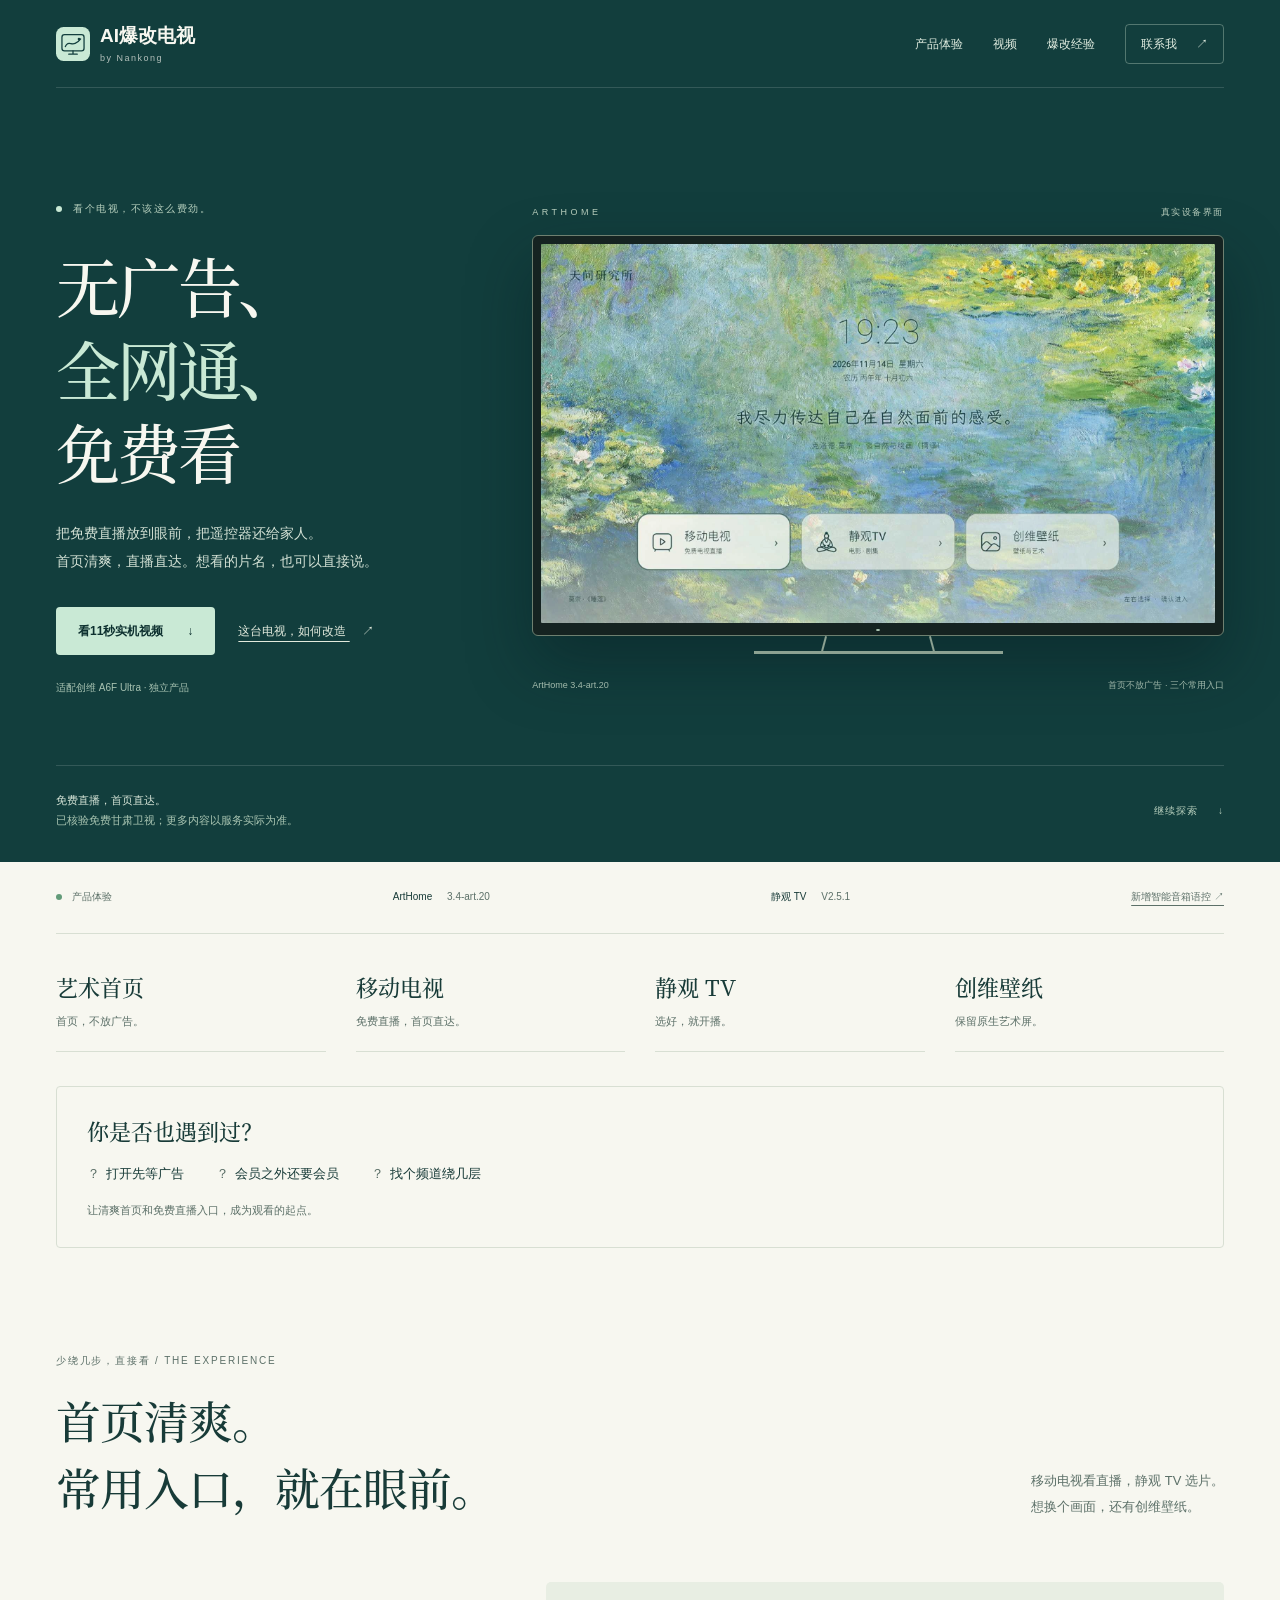
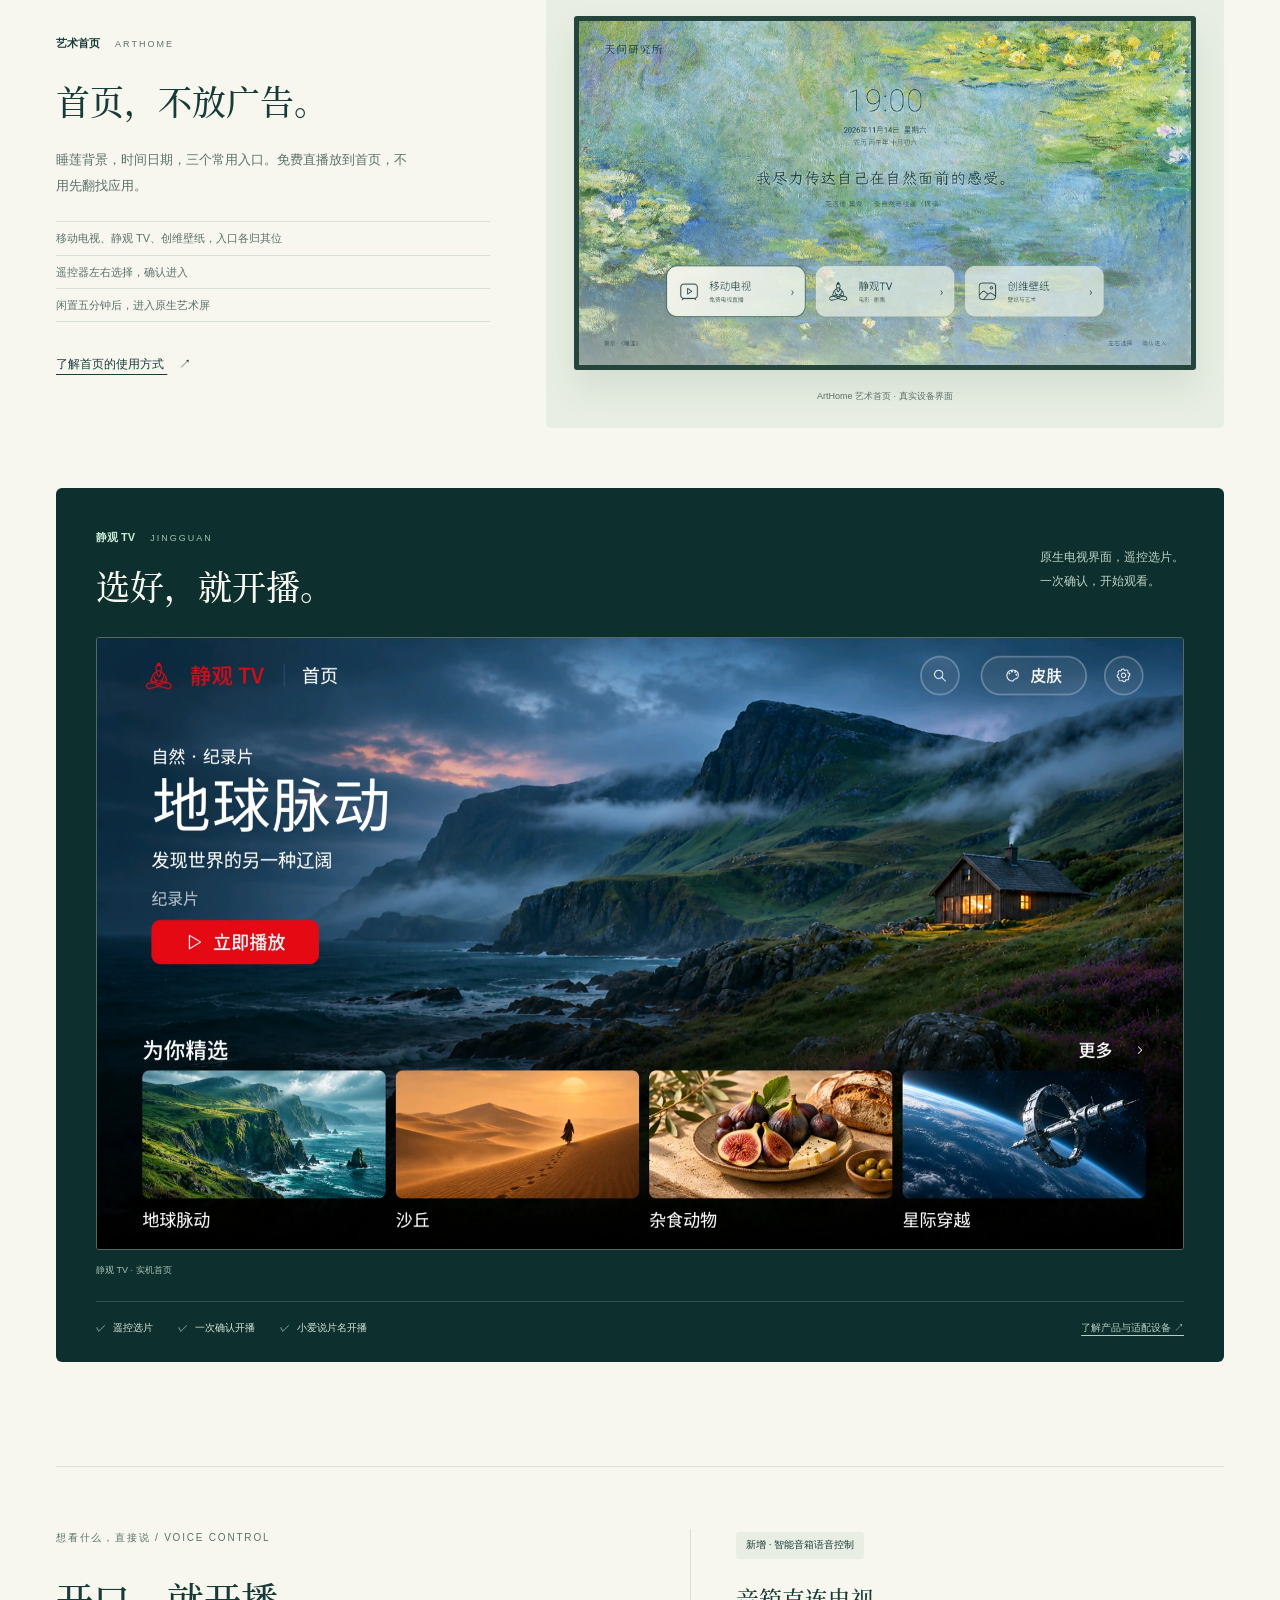
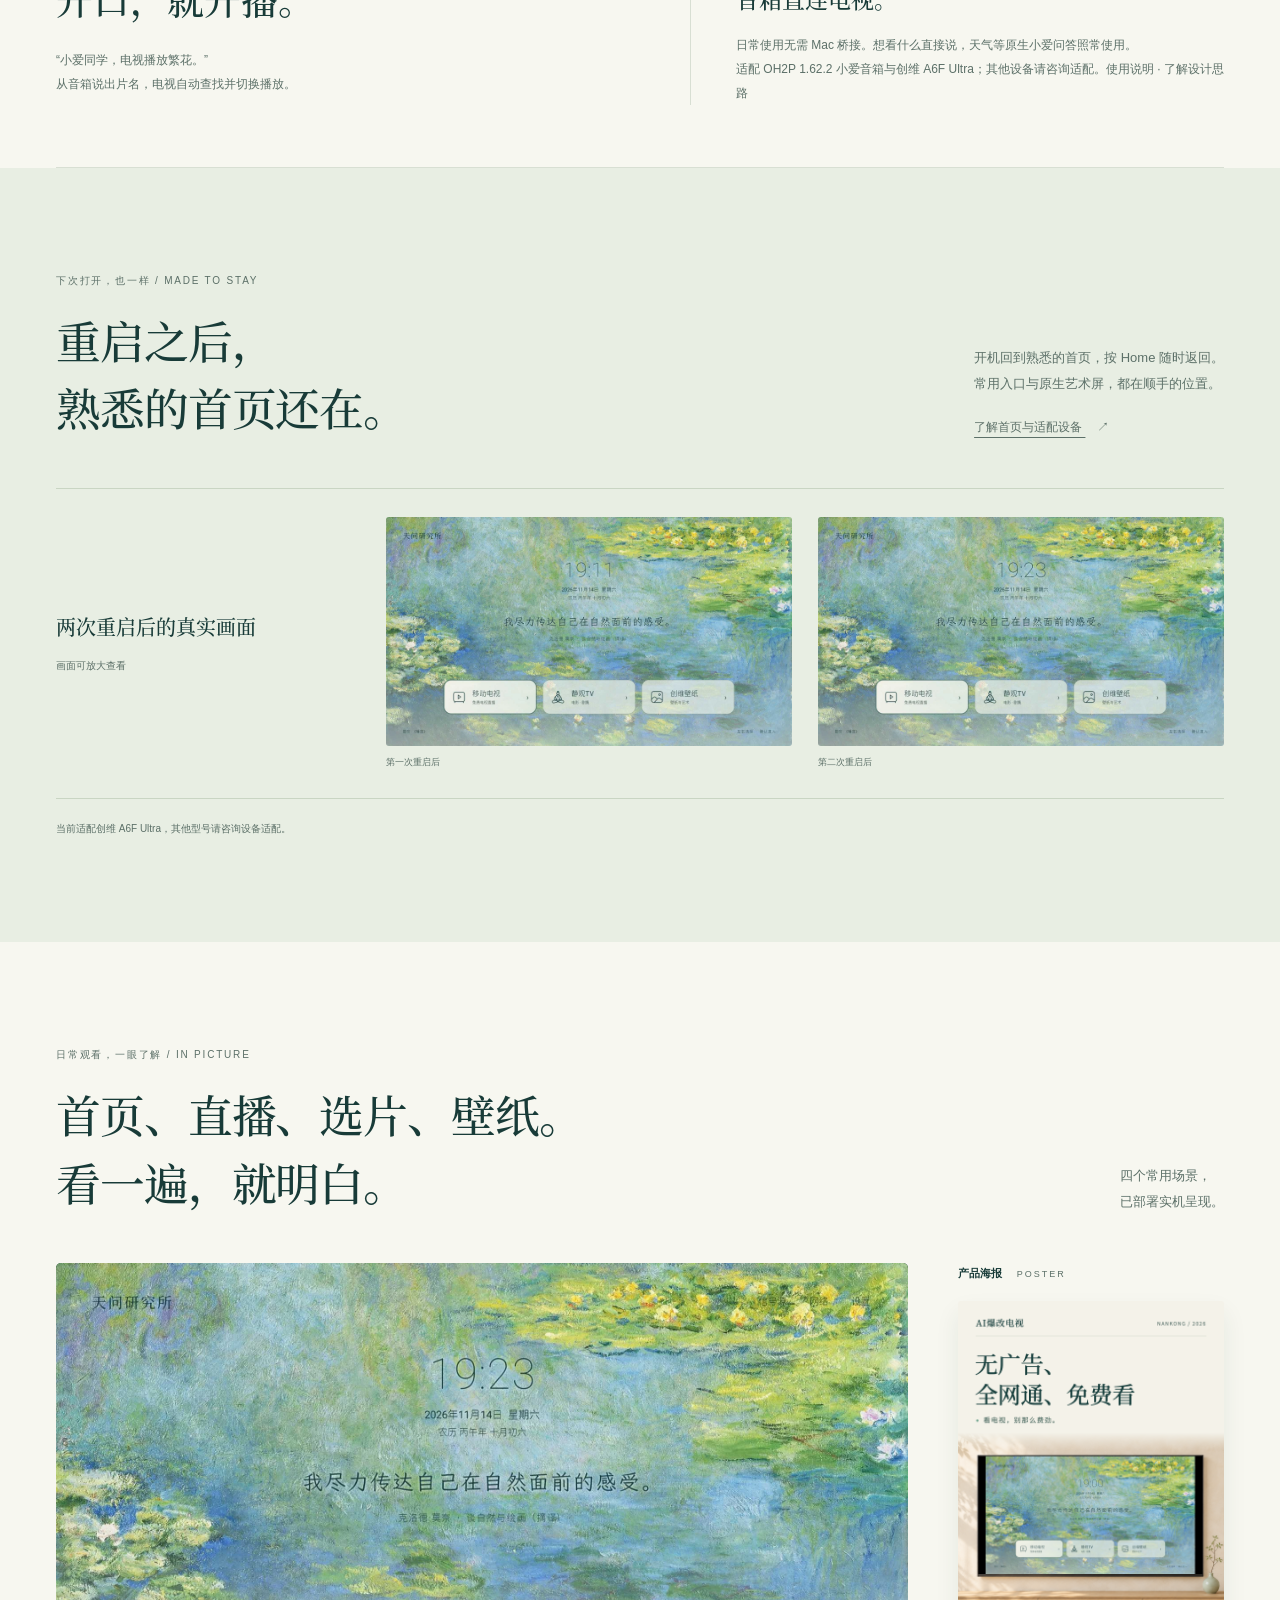
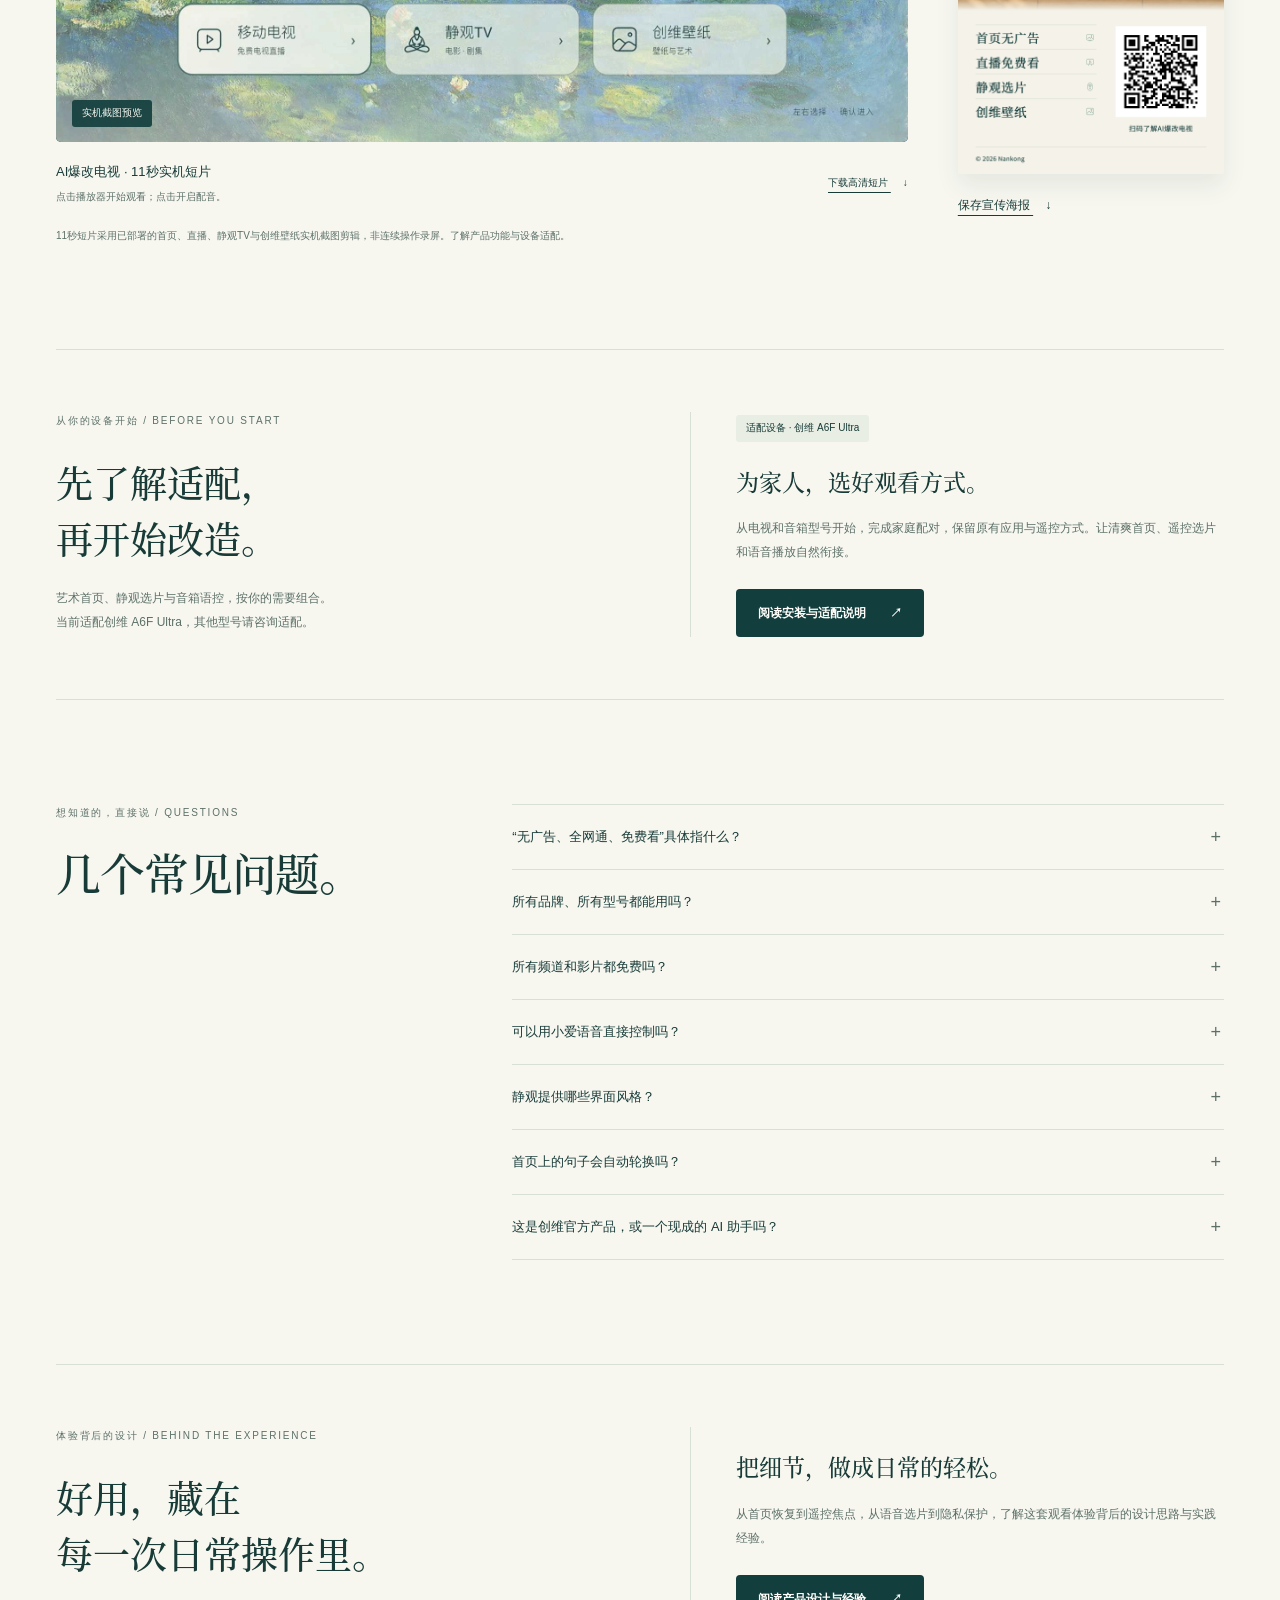
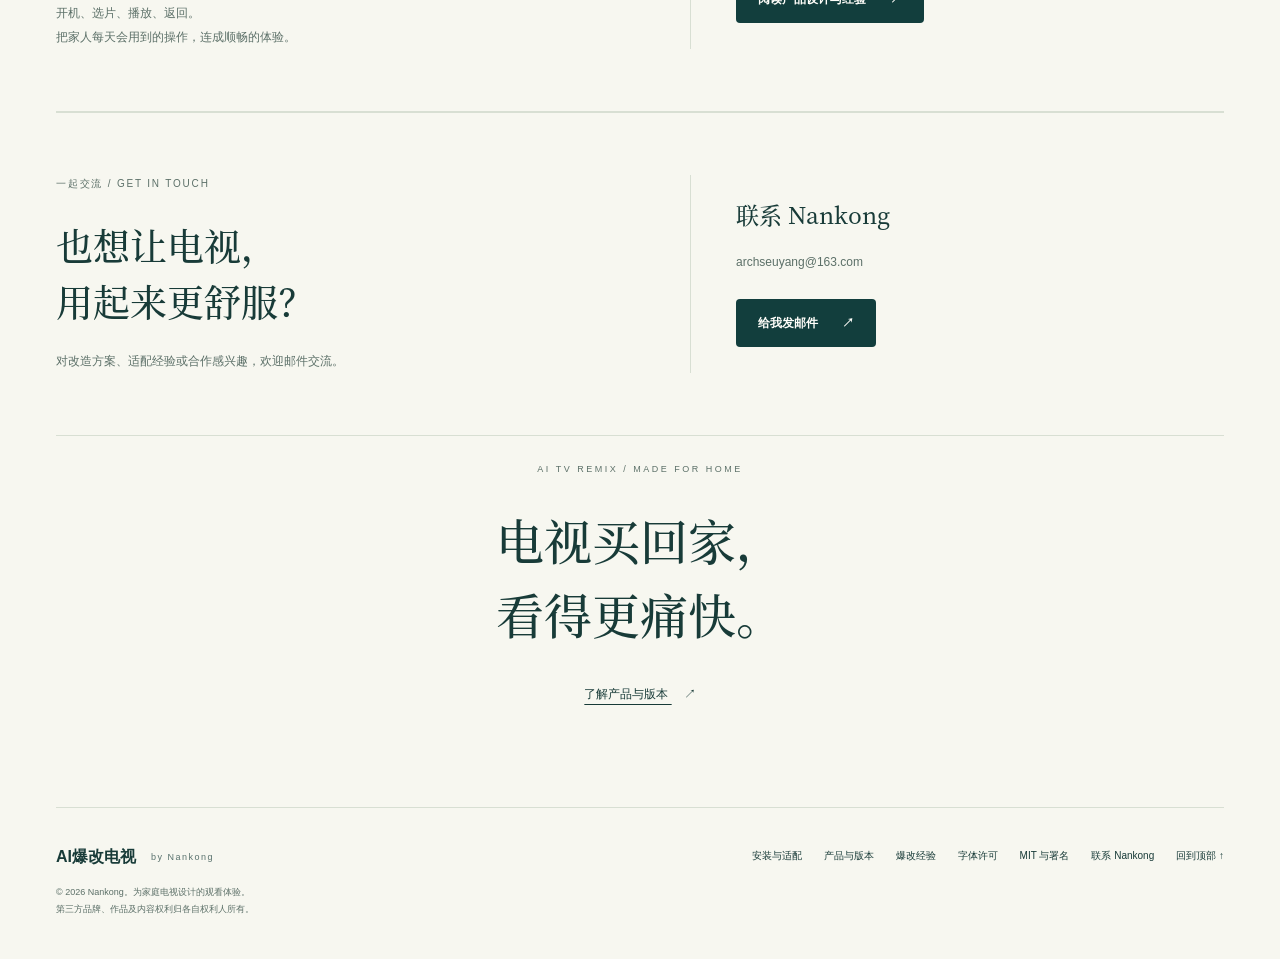
==== commit 95976281: "Publish the 11-second real-TV catalogue showcase and V2.5.1 product update" ====
--- a/index.html
+++ b/index.html
@@ -9,8 +9,8 @@
   <link rel="icon" href="public/mark.svg" type="image/svg+xml">
   <link rel="preload" href="public/fonts/tv-serif-medium.woff2?v=voice-20261115" as="font" type="font/woff2" crossorigin>
   <link rel="stylesheet" href="site.css?v=voice-20261115">
-  <script src="media-manifest.js?v=autoplay-v2" defer></script>
-  <script src="app.js?v=autoplay-v2" defer></script>
+  <script src="media-manifest.js?v=catalog-11s-v251" defer></script>
+  <script src="app.js?v=catalog-11s-v251" defer></script>
 </head>
 <body>
   <a class="skip" href="#main">跳到正文</a>
@@ -27,7 +27,7 @@
           <p class="eyebrow"><span class="status-dot"></span> 看个电视，不该这么费劲。</p>
           <h1 id="hero-title">无广告、<br><em>全网通、</em><br>免费看</h1>
           <p class="intro">把免费直播放到眼前，把遥控器还给家人。<br>首页清爽，直播直达。想看的片名，也可以直接说。</p>
-          <div class="actions"><a class="button mint" href="#film">看9秒实机视频 <span aria-hidden="true">↓</span></a><a class="text-link light" href="guide.html">这台电视，如何改造 <span aria-hidden="true">↗</span></a></div>
+          <div class="actions"><a class="button mint" href="#film">看11秒实机视频 <span aria-hidden="true">↓</span></a><a class="text-link light" href="guide.html">这台电视，如何改造 <span aria-hidden="true">↗</span></a></div>
           <p class="hero-note">适配创维 A6F Ultra · 独立产品</p>
         </div>
         <figure class="hero-display">
@@ -43,7 +43,7 @@
     </div>
 
   <div class="page-content">
-    <section class="status-band wrap" aria-label="当前实装状态"><p><span class="status-dot"></span> 产品体验</p><p><strong>ArtHome</strong> 3.4-art.20</p><p><strong>静观 TV</strong> V2.4.0</p><a href="versions.html">新增智能音箱语控 <span aria-hidden="true">↗</span></a></section>
+    <section class="status-band wrap" aria-label="当前实装状态"><p><span class="status-dot"></span> 产品体验</p><p><strong>ArtHome</strong> 3.4-art.20</p><p><strong>静观 TV</strong> V2.5.1</p><a href="versions.html">新增智能音箱语控 <span aria-hidden="true">↗</span></a></section>
     <nav class="daily-four wrap" aria-label="四个日常场景"><a href="#experience"><strong>艺术首页</strong><span>首页，不放广告。</span></a><a href="guide.html#arthome"><strong>移动电视</strong><span>免费直播，首页直达。</span></a><a href="#jingguan"><strong>静观 TV</strong><span>选好，就开播。</span></a><a href="guide.html#arthome"><strong>创维壁纸</strong><span>保留原生艺术屏。</span></a></nav>
     <section class="pain-points wrap" aria-labelledby="pain-title"><h2 id="pain-title">你是否也遇到过？</h2><ul><li>打开先等广告</li><li>会员之外还要会员</li><li>找个频道绕几层</li></ul><p>让清爽首页和免费直播入口，成为观看的起点。</p></section>
 
@@ -55,7 +55,7 @@
       </article>
       <article class="watch-module" id="jingguan">
         <div class="watch-heading"><div><p class="module-label">静观 TV <span>JINGGUAN</span></p><h3>选好，就开播。</h3></div><p>原生电视界面，遥控选片。<br>一次确认，开始观看。</p></div>
-        <figure><a class="image-zoom jingguan-frame" href="public/images/jingguan-v24-device.webp" data-caption="静观 TV · V2.4.0 已部署电视实机截图" aria-label="放大静观新版电视实机画面"><img src="public/images/jingguan-v24-device.webp" width="1920" height="1080" loading="lazy" alt="静观 TV V2.4 电视实机画面：全宽山海封面、柔和渐变和精选横卡。"></a><figcaption>V2.4.0 已部署电视实机画面</figcaption></figure>
+        <figure><a class="image-zoom jingguan-frame" href="public/images/jingguan-v24-device.webp" data-caption="静观 TV · 已部署设备的实机首页" aria-label="放大静观新版电视实机画面"><img src="public/images/jingguan-v24-device.webp" width="1920" height="1080" loading="lazy" alt="静观 TV 电视实机画面：全宽山海封面、柔和渐变和精选横卡。"></a><figcaption>静观 TV · 实机首页</figcaption></figure>
         <div class="watch-foot"><span>遥控选片</span><span>一次确认开播</span><span>小爱说片名开播</span><a href="versions.html#jingguan">了解产品与适配设备 <span aria-hidden="true">↗</span></a></div>
       </article>
     </section>
@@ -72,9 +72,9 @@
       <div class="section-heading spread"><div><p class="eyebrow">日常观看，一眼了解 / IN PICTURE</p><h2 id="film-title">首页、直播、选片、壁纸。<br>看一遍，就明白。</h2></div><p class="section-intro">四个常用场景，<br>已部署实机呈现。</p></div>
       <div class="film-layout">
         <div class="film-main">
-          <div class="film-stage" id="film-stage"><div id="film-placeholder" hidden><img src="public/images/art-home-art20.webp" width="1920" height="1080" loading="lazy" alt="演示区静态预览：ArtHome art20 实机首页。"><span class="preview-label">实机截图预览</span></div><video id="promo-video" controls autoplay muted loop playsinline webkit-playsinline preload="auto" src="public/media/ai-tv-remix-autoplay-v2.mp4" poster="public/images/art-home-art20.webp" aria-label="AI爆改电视9秒实机视频，默认静音自动播放"></video></div>
-          <div class="film-caption"><p><strong id="film-name">AI爆改电视 · 9秒实机短片</strong><span id="film-description">自动播放 · 点击开启配音</span></p><button id="video-sound" class="button dark video-sound" type="button" aria-pressed="false" hidden>开启配音</button><a id="video-download" class="text-link" href="public/media/ai-tv-remix-promo.mp4" download>下载高清短片 <span aria-hidden="true">↓</span></a></div>
-          <p class="fine-print">9秒短片采用已部署的首页、直播、静观TV与创维壁纸实机截图剪辑，非连续操作录屏。了解产品功能与设备适配。</p>
+          <div class="film-stage" id="film-stage"><div id="film-placeholder" hidden><img src="public/images/art-home-art20.webp" width="1920" height="1080" loading="lazy" alt="演示区静态预览：ArtHome art20 实机首页。"><span class="preview-label">实机截图预览</span></div><video id="promo-video" controls autoplay muted loop playsinline webkit-playsinline preload="auto" src="public/media/ai-tv-remix-autoplay-v3.mp4" poster="public/images/art-home-art20.webp" aria-label="AI爆改电视11秒实机视频，默认静音自动播放"></video></div>
+          <div class="film-caption"><p><strong id="film-name">AI爆改电视 · 11秒实机短片</strong><span id="film-description">自动播放 · 点击开启配音</span></p><button id="video-sound" class="button dark video-sound" type="button" aria-pressed="false" hidden>开启配音</button><a id="video-download" class="text-link" href="public/media/ai-tv-remix-promo-11s.mp4" download>下载高清短片 <span aria-hidden="true">↓</span></a></div>
+          <p class="fine-print">11秒短片采用已部署的首页、直播、静观TV与创维壁纸实机截图剪辑，非连续操作录屏。了解产品功能与设备适配。</p>
         </div>
         <aside class="poster-column"><p class="module-label">产品海报 <span>POSTER</span></p><div id="poster-placeholder" class="poster-note"><span class="poster-symbol" aria-hidden="true">看</span><h3>首页清爽，<br>直播直达。</h3><p>清爽首页、直播直达。<br>保存海报，分享这套观看体验。</p></div><figure id="poster-ready" hidden><a id="poster-open" class="image-zoom" data-caption="AI爆改电视 · 产品宣传海报"><img id="promo-poster" width="1080" height="1920" loading="lazy" alt="AI爆改电视竖版产品宣传海报。"></a><figcaption><a id="poster-download" class="text-link" download>保存宣传海报 <span aria-hidden="true">↓</span></a></figcaption></figure></aside>
       </div>
@@ -88,7 +88,7 @@
       <details><summary>所有品牌、所有型号都能用吗？</summary><p>当前适配创维 A6F Ultra。不同品牌、系统版本和遥控器需单独适配，欢迎联系我们了解你家的设备。</p></details>
       <details><summary>所有频道和影片都免费吗？</summary><p>没有这样的承诺。已核验移动电视入口可以进入免费甘肃卫视；其他频道、影片及第三方服务受各自的授权、费用和可用性约束，不保证外部片源长期可用。</p></details>
       <details><summary>可以用小爱语音直接控制吗？</summary><p>可以。对已适配的小爱音箱说“小爱同学，电视播放繁花”，电视自动查找并切换播放。日常使用无需 Mac 桥接，原生天气问答照常使用。当前适配 OH2P 1.62.2 与创维 A6F Ultra。<a href="guide.html#voice">查看语音使用说明</a>。</p></details>
-      <details><summary>静观提供哪些界面风格？</summary><p>当前版本为 V2.4.0，提供 Apple 与 Netflix 两种风格、相同的影视内容与原生遥控选片体验。页面展示已部署设备的真实界面。</p></details>
+      <details><summary>静观提供哪些界面风格？</summary><p>当前版本为 V2.5.1，提供 Apple 与 Netflix 两种风格、相同的影视内容与原生遥控选片体验。页面展示已部署设备的真实界面。</p></details>
       <details><summary>首页上的句子会自动轮换吗？</summary><p>艺术首页采用固定莫奈摘译，搭配睡莲背景、时间日期与常用入口。</p></details>
       <details><summary>这是创维官方产品，或一个现成的 AI 助手吗？</summary><p>AI爆改电视是独立产品，与创维无官方合作或背书关系。语音功能面向电视选片，天气等问答由原生小爱提供。第三方品牌与内容权利归各自权利人所有。</p></details>
     </div></section>
